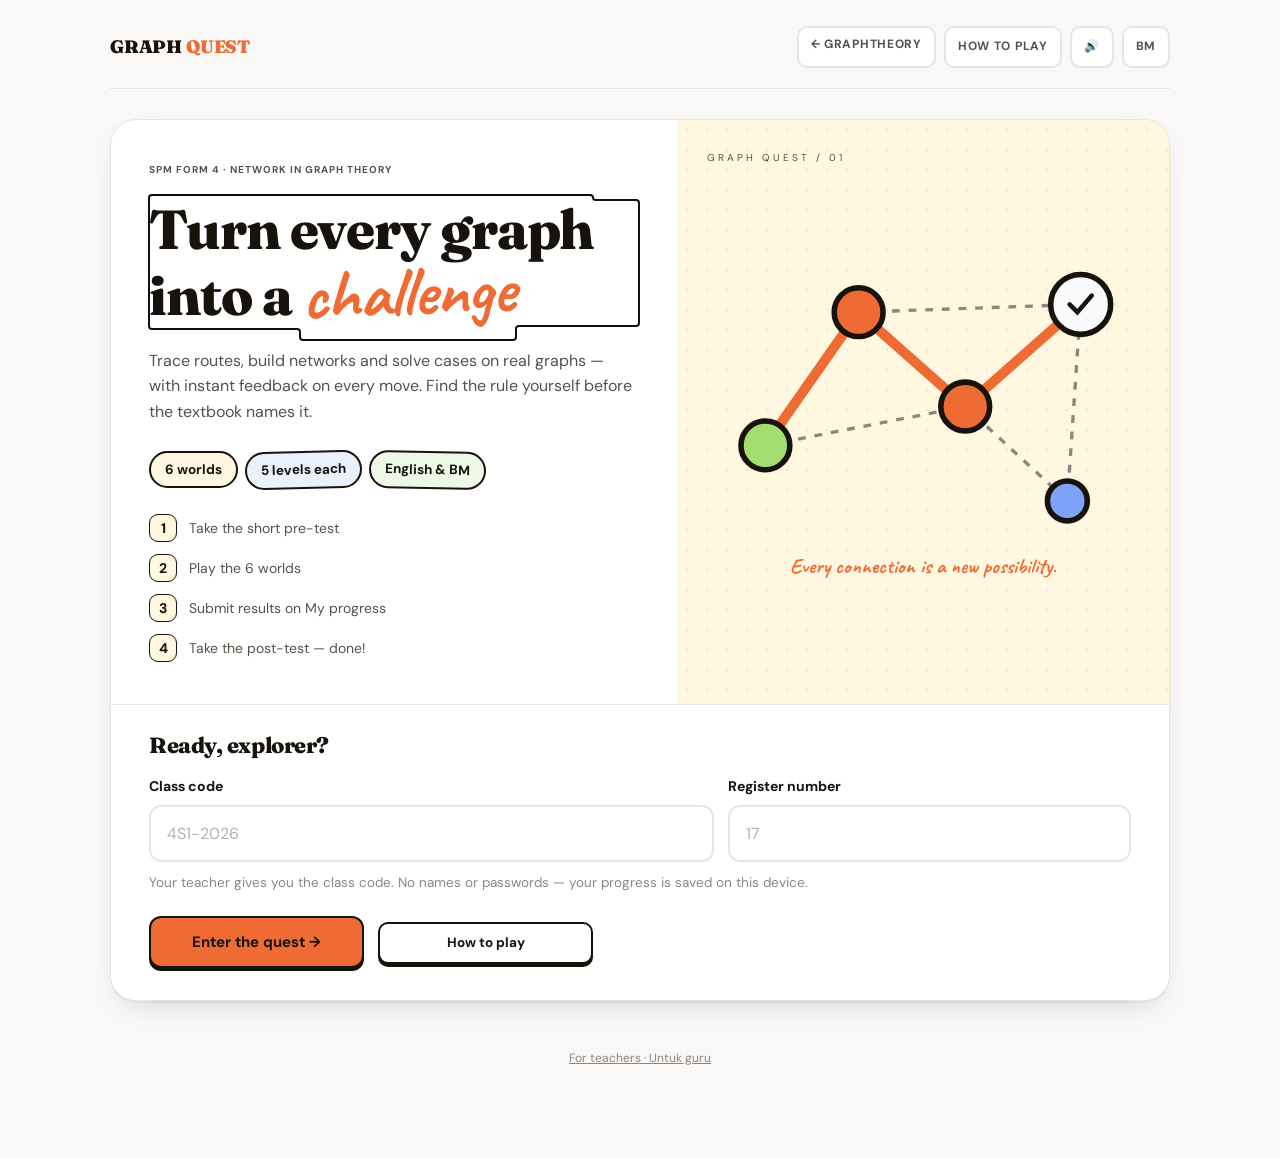
==== graphquest/index.html @ 14e8c90b "Graph Quest: warn before the post-test, not before submitting Submitting never ends the game (studen" ====
<!DOCTYPE html>
<html lang="en">

<head>
  <meta charset="utf-8">
  <meta name="viewport" content="width=device-width, initial-scale=1">
  <meta name="copyright" content="© 2025–2026 GraphTheory. Licensed CC BY-NC-ND 4.0.">
  <title>GRAPH QUEST — Turn every graph into a challenge</title>
  <meta name="description"
    content="A graph theory game for SPM Form 4: Network in Graph Theory. Build routes, find shortest paths and discover the rules yourself. English and Bahasa Melayu.">
  <link rel="preconnect" href="https://fonts.googleapis.com">
  <link rel="preconnect" href="https://fonts.gstatic.com" crossorigin>
  <link
    href="https://fonts.googleapis.com/css2?family=Fraunces:opsz,wght@9..144,600..900&family=Caveat:wght@600;700&family=DM+Sans:opsz,wght@9..40,400..700&display=swap"
    rel="stylesheet">
  <style>
    :root {
      --bg: #faf7f7;
      --card: #ffffff;
      --ink: #17130c;
      --ink-soft: #57514a;
      --ink-faint: #8d867e;
      --line: #eae4e1;
      --orange: #ee6c34;
      --orange-soft: #fdeee7;
      --blue: #7ca3f9;
      --blue-soft: #eaf0fe;
      --green: #a2dd70;
      --green-soft: #eef8e6;
      --yellow: #ffd54a;
      --yellow-soft: #fff7e0;
      --terra: #df876e;
      --terra-soft: #fdeae5;
      --r-card: 24px;
      --r-btn: 12px;
      --maxw: 860px;
      --shadow: 0 2px 0 rgba(23, 19, 12, .04), 0 12px 32px -18px rgba(23, 19, 12, .28);
    }

    * {
      box-sizing: border-box;
    }

    html,
    body {
      margin: 0;
      padding: 0;
    }

    body {
      background: var(--bg);
      color: var(--ink);
      font: 16px/1.6 "DM Sans", -apple-system, BlinkMacSystemFont, "Segoe UI", sans-serif;
      -webkit-font-smoothing: antialiased;
    }

    .wrap {
      max-width: var(--maxw);
      margin: 0 auto;
      padding: 18px 20px 90px;
    }

    .card {
      background: var(--card);
      border: 1px solid var(--line);
      border-radius: var(--r-card);
      padding: 30px;
      box-shadow: var(--shadow);
    }

    h1,
    h2,
    h3 {
      font-family: "Fraunces", Georgia, serif;
      font-weight: 800;
      letter-spacing: -0.02em;
      line-height: 1.1;
      margin: 0 0 12px;
    }

    h1 {
      font-size: 38px;
    }

    h2 {
      font-size: 25px;
    }

    h3 {
      font-size: 18px;
      font-weight: 700;
    }

    .script {
      font-family: "Caveat", cursive;
      font-weight: 700;
      color: var(--orange);
      font-size: 1.28em;
      line-height: .9;
      display: inline-block;
      transform: rotate(-2deg);
    }

    p {
      margin: 0 0 14px;
      color: var(--ink-soft);
    }

    .muted {
      color: var(--ink-faint);
      font-size: 13.5px;
    }

    .kicker {
      font-size: 11.5px;
      font-weight: 700;
      letter-spacing: .1em;
      text-transform: uppercase;
      color: var(--ink-faint);
      margin-bottom: 8px;
    }

    b.ink {
      color: var(--ink);
    }

    /* ---- top bar ---- */
    .topbar {
      display: flex;
      justify-content: space-between;
      align-items: center;
      gap: 10px;
      margin-bottom: 18px;
    }

    .brand {
      font-family: "Fraunces", serif;
      font-weight: 900;
      font-size: 18px;
      letter-spacing: -.01em;
      text-decoration: none;
      color: var(--ink);
    }

    .brand i {
      font-style: normal;
      color: var(--orange);
    }

    .toplinks {
      display: flex;
      gap: 8px;
      align-items: center;
    }

    .tlink {
      font: inherit;
      font-size: 12px;
      font-weight: 700;
      letter-spacing: .06em;
      text-transform: uppercase;
      padding: 7px 12px;
      border: 2px solid var(--line);
      border-radius: 10px;
      background: #fff;
      color: var(--ink-soft);
      cursor: pointer;
      text-decoration: none;
    }

    .tlink:hover {
      border-color: var(--orange);
      color: var(--orange);
    }

    /* ---- buttons ---- */
    .btn {
      appearance: none;
      border: 2px solid var(--ink);
      border-radius: var(--r-btn);
      padding: 12px 22px;
      font: inherit;
      font-size: 15px;
      font-weight: 700;
      cursor: pointer;
      background: var(--orange);
      color: var(--ink);
      box-shadow: 0 3px 0 var(--ink);
      transition: transform .08s, box-shadow .08s, background .15s;
    }

    .btn:hover {
      background: #f4854f;
    }

    .btn:active {
      transform: translateY(3px);
      box-shadow: 0 0 0 var(--ink);
    }

    .btn[disabled] {
      background: #e8e3df;
      color: #7a736c;
      border-color: #cfc8c3;
      box-shadow: 0 3px 0 #cfc8c3;
      cursor: not-allowed;
      transform: none;
    }

    .btn.ghost {
      background: #fff;
    }

    .btn.ghost:hover {
      background: #fdf6f2;
    }

    .btn.sm {
      padding: 8px 14px;
      font-size: 13.5px;
      border-radius: 10px;
    }

    .btn.pulse {
      animation: pulse 1.2s ease-in-out infinite;
    }

    @keyframes pulse {
      50% {
        transform: translateY(-2px);
        box-shadow: 0 5px 0 var(--ink);
      }
    }

    .row {
      display: flex;
      gap: 10px;
      align-items: center;
      flex-wrap: wrap;
    }

    .spread {
      justify-content: space-between;
    }

    .hidden {
      display: none !important;
    }

    input[type=text] {
      width: 100%;
      padding: 14px 16px;
      border: 2px solid var(--line);
      border-radius: var(--r-btn);
      font: inherit;
      font-size: 16px;
      background: #fff;
      color: var(--ink);
    }

    input[type=text]:focus {
      outline: none;
      border-color: var(--orange);
    }

    input[type=text]::placeholder {
      color: #b9b2ab;
    }

    input.bad {
      border-color: var(--terra);
    }

    label.fld {
      display: block;
      font-size: 14px;
      font-weight: 700;
      margin: 0 0 7px;
    }

    .fields {
      display: grid;
      grid-template-columns: 1.4fr 1fr;
      gap: 14px;
      margin: 24px 0 8px;
    }

    /* ---- sticker chips ---- */
    .chips {
      display: flex;
      flex-wrap: wrap;
      gap: 9px;
      margin: 18px 0 4px;
    }

    .chip {
      font-size: 13.5px;
      font-weight: 700;
      padding: 6px 14px;
      border-radius: 99px;
      border: 2px solid var(--ink);
      background: var(--yellow-soft);
    }

    .chip:nth-child(2) {
      background: var(--blue-soft);
      transform: rotate(-1.5deg);
    }

    .chip:nth-child(3) {
      background: var(--green-soft);
      transform: rotate(1.2deg);
    }

    .pill {
      font-size: 11px;
      font-weight: 700;
      padding: 2px 10px;
      border-radius: 99px;
      border: 1.5px solid var(--ink);
      white-space: nowrap;
      display: inline-block;
    }

    .pill.done {
      background: var(--green);
    }

    .pill.part {
      background: var(--yellow);
    }

    .pill.new {
      background: #fff;
    }

    .pill.lock {
      background: #efeae7;
      color: var(--ink-faint);
      border-color: #d8d2ce;
    }

    .pill.alert {
      background: var(--terra);
      color: #fff;
    }

    .doodle {
      position: absolute;
      pointer-events: none;
    }

    /* ---- player strip ---- */
    .player {
      display: flex;
      flex-wrap: wrap;
      gap: 10px;
      align-items: stretch;
      margin: 6px 0 22px;
    }

    .kpi {
      flex: 1;
      min-width: 120px;
      border: 2px solid var(--ink);
      border-radius: 14px;
      padding: 10px 13px;
      background: var(--blue-soft);
      box-shadow: 0 3px 0 var(--ink);
    }

    .kpi b {
      display: block;
      font-family: "Fraunces", serif;
      font-size: 22px;
      font-weight: 800;
      letter-spacing: -0.02em;
      line-height: 1.15;
    }

    .kpi span {
      font-size: 11.5px;
      color: var(--ink-faint);
    }

    .kpi:nth-child(2) {
      background: var(--yellow-soft);
    }

    .kpi:nth-child(3) {
      background: var(--green-soft);
    }

    /* ---- world map ---- */
    .worlds {
      display: grid;
      grid-template-columns: repeat(auto-fit, minmax(245px, 1fr));
      gap: 16px;
    }

    .world {
      position: relative;
      border: 2px solid var(--ink);
      border-radius: 18px;
      padding: 18px 18px 16px;
      background: #fff;
      box-shadow: 0 4px 0 var(--ink);
    }

    .world.locked {
      border-color: #d8d2ce;
      box-shadow: 0 4px 0 #d8d2ce;
      background: #fcfaf9;
    }

    .world.locked h3,
    .world.locked .topic {
      color: var(--ink-faint);
    }

    .world .n {
      width: 32px;
      height: 32px;
      border-radius: 10px;
      border: 2px solid var(--ink);
      display: grid;
      place-items: center;
      font-weight: 700;
      font-size: 14px;
      margin-bottom: 10px;
      transform: rotate(-3deg);
    }

    .world.locked .n {
      border-color: #d8d2ce;
      background: #efeae7 !important;
      color: var(--ink-faint);
    }

    .world h3 {
      margin: 0 0 3px;
    }

    .world .topic {
      font-size: 13.5px;
      color: var(--ink-soft);
      margin-bottom: 12px;
    }

    .world .corner {
      position: absolute;
      top: 16px;
      right: 16px;
    }

    .world.open {
      background: var(--orange-soft);
    }

    .steps {
      display: flex;
      gap: 6px;
    }

    .step {
      flex: 1;
      text-align: center;
      font: inherit;
      font-size: 11px;
      font-weight: 700;
      padding: 7px 2px;
      border-radius: 10px;
      border: 2px solid var(--line);
      background: #fff;
      color: var(--ink-faint);
      line-height: 1.2;
      cursor: pointer;
    }

    .step b {
      display: block;
      font-size: 14px;
    }

    .step.done {
      background: var(--green);
      border-color: var(--ink);
      color: var(--ink);
    }

    .step.now {
      background: var(--orange);
      border-color: var(--ink);
      color: var(--ink);
      box-shadow: 0 3px 0 var(--ink);
    }

    .step[disabled] {
      cursor: not-allowed;
      opacity: .6;
    }

    /* ---- level ---- */
    .lvl-head {
      position: sticky;
      top: 0;
      z-index: 20;
      background: var(--bg);
      padding: 10px 0 12px;
      margin-bottom: 12px;
    }

    .lvl-meta {
      display: flex;
      justify-content: space-between;
      align-items: center;
      gap: 10px;
      margin-bottom: 10px;
      font-size: 13px;
      font-weight: 700;
      color: var(--ink-soft);
    }

    .lvl-meta .clock {
      font-variant-numeric: tabular-nums;
      color: var(--ink-faint);
      white-space: nowrap;
    }

    .lvl-meta .btn {
      white-space: nowrap;
    }

    .mission {
      margin-bottom: 14px;
    }

    .term {
      display: inline-block;
      font-size: 12.5px;
      font-weight: 700;
      padding: 3px 11px;
      border-radius: 99px;
      border: 2px solid var(--ink);
      background: var(--yellow-soft);
      margin: 2px 4px 2px 0;
    }

    .term i {
      font-style: normal;
      color: var(--ink-faint);
      font-weight: 500;
    }

    .banner {
      border: 2px solid var(--ink);
      border-radius: 14px;
      padding: 11px 14px;
      margin: 0 0 12px;
      background: var(--terra-soft);
      font-size: 14.5px;
      font-weight: 600;
      animation: drop .35s cubic-bezier(.2, .7, .3, 1.4);
    }

    @keyframes drop {
      from {
        transform: translateY(-8px);
        opacity: 0;
      }
    }

    .board {
      border: 2px solid var(--ink);
      border-radius: 18px;
      overflow: hidden;
      box-shadow: 0 4px 0 var(--ink);
      background: #fffdfb radial-gradient(#e9e2de 1.2px, transparent 1.3px) 0 0/22px 22px;
    }

    .board svg {
      display: block;
      width: 100%;
      height: auto;
      touch-action: manipulation;
      user-select: none;
      -webkit-user-select: none;
    }

    /* svg parts */
    .edge .hit {
      stroke: transparent;
      stroke-width: 40;
      stroke-linecap: round;
      cursor: pointer;
    }

    .edge .road {
      stroke: var(--ink);
      stroke-width: 3.5;
      stroke-linecap: round;
      transition: stroke .12s;
    }

    .edge:hover .road {
      stroke: var(--orange);
    }

    .edge .route-o {
      stroke: var(--ink);
      stroke-width: 13;
      stroke-linecap: round;
    }

    .edge .route {
      stroke: var(--orange);
      stroke-width: 8;
      stroke-linecap: round;
    }

    .edge.closed .road {
      stroke: var(--terra);
      stroke-dasharray: 9 9;
    }

    .edge.closed .hit {
      cursor: not-allowed;
    }

    .overlay {
      stroke: var(--blue);
      stroke-width: 7;
      stroke-linecap: round;
      stroke-dasharray: 1 14;
      fill: none;
      pointer-events: none;
    }

    .lbl rect {
      fill: #fff;
      stroke: var(--ink);
      stroke-width: 2;
    }

    .lbl.on rect {
      fill: var(--yellow);
    }

    .lbl.closed rect {
      fill: var(--terra-soft);
      stroke: var(--terra);
    }

    .lbl text {
      font: 700 13px "DM Sans", sans-serif;
      fill: var(--ink);
    }

    .lbl text .dim {
      fill: var(--ink-faint);
      font-weight: 500;
    }

    .lbl {
      cursor: pointer;
    }

    .town {
      cursor: pointer;
      outline: none;
    }

    .town .shadow {
      fill: var(--ink);
    }

    .town .dot {
      fill: #fff;
      stroke: var(--ink);
      stroke-width: 2.5;
      transition: fill .15s;
    }

    .town.visited .dot {
      fill: var(--yellow);
    }

    .town.start .dot {
      fill: var(--green);
    }

    .town.end .dot {
      fill: var(--terra);
    }

    .town:focus-visible .dot {
      stroke: var(--orange);
      stroke-width: 4;
    }

    .town .name {
      font: 700 13px "DM Sans", sans-serif;
      fill: var(--ink);
      paint-order: stroke;
      stroke: #fffdfb;
      stroke-width: 5px;
      stroke-linejoin: round;
    }

    .town .tag {
      font: 700 9.5px "DM Sans", sans-serif;
      fill: var(--ink);
      letter-spacing: .06em;
    }

    .ring {
      fill: none;
      stroke: var(--orange);
      stroke-width: 3;
      animation: ring 1.4s ease-out infinite;
      transform-box: fill-box;
      transform-origin: center;
    }

    @keyframes ring {
      from {
        transform: scale(1);
        opacity: .9;
      }

      to {
        transform: scale(1.7);
        opacity: 0;
      }
    }

    .star {
      fill: none;
      stroke: var(--yellow);
      stroke-width: 5;
      stroke-dasharray: 4 5;
    }

    .lorry {
      font-size: 24px;
      pointer-events: none;
    }

    .shake {
      animation: shake .38s;
      transform-box: fill-box;
      transform-origin: center;
    }

    @keyframes shake {

      20%,
      60% {
        transform: translateX(-5px);
      }

      40%,
      80% {
        transform: translateX(5px);
      }
    }

    .readout {
      display: flex;
      justify-content: space-between;
      align-items: center;
      gap: 14px;
      margin: 16px 2px 4px;
    }

    .readout .trail {
      font-size: 14px;
      color: var(--ink-soft);
      line-height: 1.45;
    }

    .readout .total {
      font-family: "Fraunces", serif;
      font-size: 30px;
      font-weight: 800;
      letter-spacing: -0.03em;
      white-space: nowrap;
      font-variant-numeric: tabular-nums;
    }

    .readout .total small {
      font-family: "DM Sans", sans-serif;
      font-size: 13px;
      font-weight: 600;
      color: var(--ink-faint);
    }

    .say {
      min-height: 24px;
      font-size: 14px;
      color: var(--ink-soft);
      margin: 2px 2px 12px;
    }

    .say.warn {
      color: #a4462a;
      font-weight: 600;
    }

    .controls {
      display: flex;
      gap: 9px;
      flex-wrap: wrap;
      align-items: center;
    }

    .controls .grow {
      flex: 1;
    }

    .note {
      border: 2px solid var(--ink);
      border-radius: 16px;
      padding: 17px 19px;
      margin: 16px 0 0;
      background: var(--blue-soft);
    }

    .note.ok {
      background: var(--green-soft);
    }

    .note.warn {
      background: var(--yellow-soft);
    }

    .note.hot {
      background: var(--terra-soft);
    }

    .note h3 {
      margin-bottom: 6px;
      font-size: 17px;
    }

    .note p:last-child {
      margin-bottom: 0;
    }

    .opts {
      display: grid;
      gap: 9px;
      margin-top: 12px;
    }

    .opt {
      appearance: none;
      text-align: left;
      font: inherit;
      font-size: 15px;
      font-weight: 600;
      padding: 12px 15px;
      border: 2px solid var(--ink);
      border-radius: 12px;
      background: #fff;
      color: var(--ink);
      cursor: pointer;
      box-shadow: 0 3px 0 var(--ink);
      transition: transform .08s, box-shadow .08s;
    }

    .opt:hover:not([disabled]) {
      background: var(--orange-soft);
    }

    .opt:active:not([disabled]) {
      transform: translateY(3px);
      box-shadow: 0 0 0 var(--ink);
    }

    .opt[disabled] {
      cursor: default;
      opacity: .55;
    }

    .opt.right {
      background: var(--green);
      opacity: 1;
    }

    .opt.wrong {
      background: var(--terra-soft);
      opacity: 1;
    }

    table {
      width: 100%;
      border-collapse: collapse;
      margin: 10px 0 4px;
      font-size: 14px;
    }

    th,
    td {
      text-align: left;
      padding: 8px 10px;
      border-bottom: 1px solid var(--line);
      vertical-align: top;
    }

    th {
      font-size: 11px;
      letter-spacing: .06em;
      text-transform: uppercase;
      color: var(--ink-faint);
      font-weight: 700;
    }

    td.num,
    th.num {
      text-align: right;
      font-variant-numeric: tabular-nums;
    }

    tr.best td {
      background: var(--green-soft);
      font-weight: 700;
    }

    .xp-row {
      display: flex;
      justify-content: space-between;
      gap: 10px;
      padding: 8px 0;
      border-bottom: 1px solid var(--line);
      font-size: 14.5px;
    }

    .xp-row:last-child {
      border-bottom: 0;
    }

    .xp-row b {
      font-variant-numeric: tabular-nums;
    }

    .xp-row.zero {
      color: var(--ink-faint);
    }

    .xp-total {
      display: flex;
      justify-content: space-between;
      align-items: baseline;
      margin-top: 10px;
      padding-top: 12px;
      border-top: 2px dashed var(--line);
    }

    .xp-total b {
      font-family: "Fraunces", serif;
      font-size: 30px;
      font-weight: 800;
    }

    /* ---- discover ---- */
    .badge {
      display: inline-block;
      background: var(--green);
      border: 2px solid var(--ink);
      font-size: 12.5px;
      font-weight: 700;
      padding: 5px 14px;
      border-radius: 99px;
      margin-bottom: 14px;
      transform: rotate(-2deg);
    }

    .terms {
      display: grid;
      grid-template-columns: repeat(auto-fit, minmax(220px, 1fr));
      gap: 12px;
      margin-top: 14px;
    }

    .tcard {
      border: 2px solid var(--ink);
      border-radius: 14px;
      padding: 13px 15px;
      background: #fff;
      box-shadow: 0 3px 0 var(--ink);
    }

    .tcard b {
      display: block;
      font-family: "Fraunces", serif;
      font-size: 19px;
      font-weight: 800;
      letter-spacing: -.01em;
    }

    .tcard i {
      display: block;
      font-style: normal;
      font-size: 12.5px;
      color: var(--ink-faint);
      font-weight: 700;
      margin-bottom: 6px;
    }

    .tcard span {
      font-size: 14px;
      color: var(--ink-soft);
    }

    .tcard:nth-child(2) {
      background: var(--yellow-soft);
    }

    .tcard:nth-child(3) {
      background: var(--green-soft);
    }

    /* ---- progress ---- */
    .m-bar {
      height: 16px;
      border: 2px solid var(--ink);
      border-radius: 99px;
      background: #fff;
      overflow: hidden;
      margin: 6px 0 3px;
    }

    .m-bar i {
      display: block;
      height: 100%;
      background: var(--orange);
    }

    .m-bar i.warn {
      background: var(--terra);
    }

    .lrow {
      display: flex;
      justify-content: space-between;
      align-items: center;
      gap: 10px;
      padding: 10px 0;
      border-bottom: 1px solid var(--line);
      font-size: 14px;
    }

    .lrow:last-child {
      border-bottom: 0;
    }

    .lrow .trail {
      font-variant-numeric: tabular-nums;
      color: var(--ink-soft);
      letter-spacing: .04em;
    }

    .badges {
      display: grid;
      grid-template-columns: repeat(auto-fill, minmax(170px, 1fr));
      gap: 10px;
      margin-top: 10px;
    }

    .bdg {
      border: 2px solid var(--ink);
      border-radius: 14px;
      padding: 11px 13px;
      background: var(--yellow-soft);
      font-size: 13px;
    }

    .bdg b {
      display: block;
      font-size: 14px;
    }

    .bdg span {
      color: var(--ink-soft);
    }

    .bdg.off {
      border-color: #d8d2ce;
      background: #fcfaf9;
      color: var(--ink-faint);
    }

    .bdg.off b,
    .bdg.off span {
      color: var(--ink-faint);
    }

    .sec-title {
      font-family: "Fraunces", serif;
      font-size: 21px;
      font-weight: 800;
      letter-spacing: -0.02em;
      margin: 32px 0 6px;
      padding-bottom: 10px;
      border-bottom: 2px dashed var(--line);
    }

    .toast {
      position: fixed;
      left: 50%;
      bottom: 22px;
      transform: translateX(-50%) rotate(-1.5deg);
      z-index: 50;
      background: var(--yellow);
      border: 2px solid var(--ink);
      border-radius: 14px;
      padding: 11px 18px;
      font-weight: 700;
      box-shadow: 0 4px 0 var(--ink);
      max-width: calc(100% - 32px);
      animation: drop .35s cubic-bezier(.2, .7, .3, 1.4);
    }

    /* ---- World 1, World 4, Boss (play.js) ---- */
    .edge.off .road {
      stroke: #cdc5c0;
      stroke-dasharray: 7 7;
    }

    .edge.off:hover .road {
      stroke: var(--orange);
    }

    .lbl.off rect {
      fill: #faf7f5;
      stroke: #cdc5c0;
    }

    .lbl.off text {
      fill: var(--ink-soft);
    }

    .lbl.on rect {
      fill: var(--yellow);
    }

    .edge.bad .route {
      stroke: var(--terra);
    }

    .lbl.bad rect {
      fill: var(--terra-soft);
      stroke: var(--terra);
    }

    .edge.ovl .road {
      stroke: var(--blue);
      stroke-width: 7;
      stroke-dasharray: 1 13;
    }

    .arrow {
      fill: var(--ink);
      pointer-events: none;
    }

    .edge.on .arrow {
      fill: var(--ink);
    }

    .town.flag .dot {
      fill: var(--yellow);
    }

    .town.picked .dot {
      fill: var(--orange);
    }

    .town.hintn .dot {
      stroke: var(--yellow);
      stroke-width: 6;
    }

    .town .tag {
      font-size: 12px;
    }

    .tools {
      display: grid;
      grid-template-columns: repeat(auto-fit, minmax(180px, 1fr));
      gap: 10px;
      margin-top: 10px;
    }

    .tool {
      appearance: none;
      text-align: left;
      font: inherit;
      border: 2px solid var(--ink);
      border-radius: 14px;
      background: #fff;
      padding: 11px 13px;
      box-shadow: 0 3px 0 var(--ink);
      cursor: pointer;
      display: grid;
      grid-template-columns: auto 1fr;
      column-gap: 10px;
      align-items: center;
    }

    .tool:hover {
      background: var(--orange-soft);
    }

    .tool:active {
      transform: translateY(3px);
      box-shadow: 0 0 0 var(--ink);
    }

    .tool .ti {
      font-size: 24px;
      grid-row: span 2;
    }

    .tool b {
      font-size: 14.5px;
      color: var(--ink);
    }

    .tool span:last-child {
      font-size: 12.5px;
      color: var(--ink-soft);
    }

    .bosscard.open {
      background: var(--yellow-soft);
    }

    .bosscard .steps {
      grid-template-columns: repeat(4, 1fr);
    }

    /* ---- World 5, World 6, class board ---- */
    .edge.used .road {
      stroke: var(--orange);
      stroke-width: 6;
      stroke-dasharray: 11 7;
    }

    .lbl.used rect {
      fill: var(--orange-soft);
    }

    .edge.clash .road {
      stroke: var(--terra);
      stroke-width: 6;
    }

    .town.s1 .dot {
      fill: #ee6c34;
    }

    .town.s2 .dot {
      fill: #7ca3f9;
    }

    .town.s3 .dot {
      fill: #a2dd70;
    }

    .town.s4 .dot {
      fill: #ffd54a;
    }

    .palette {
      display: flex;
      gap: 8px;
      flex-wrap: wrap;
    }

    .slot {
      appearance: none;
      font: inherit;
      border: 2px solid var(--ink);
      border-radius: 12px;
      padding: 6px 12px;
      cursor: pointer;
      display: grid;
      text-align: left;
      line-height: 1.2;
    }

    .slot b {
      font-size: 16px;
    }

    .slot span {
      font-size: 11.5px;
    }

    .slot.s1 {
      background: #ee6c34;
    }

    .slot.s2 {
      background: #7ca3f9;
    }

    .slot.s3 {
      background: #a2dd70;
    }

    .slot.s4 {
      background: #ffd54a;
    }

    .slot.on {
      box-shadow: 0 4px 0 var(--ink);
      transform: translateY(-3px);
      outline: 3px solid var(--ink);
      outline-offset: 2px;
    }

    .grid2b {
      display: grid;
      grid-template-columns: 1fr 1fr;
      gap: 14px;
    }

    .lrow.me {
      background: var(--yellow-soft);
      border-radius: 8px;
      padding-left: 6px;
      padding-right: 6px;
    }

    @media (max-width: 600px) {
      .grid2b {
        grid-template-columns: 1fr;
      }
    }

    /* ---- Pre-test / post-test / survey ---- */
    .testcard {
      background: var(--green-soft);
      grid-column: 1 / -1;
    }

    .trow {
      display: flex;
      justify-content: space-between;
      align-items: center;
      gap: 10px;
      padding: 9px 0;
      border-top: 1px solid var(--line);
      font-weight: 700;
      font-size: 14.5px;
    }

    .tprog {
      position: sticky;
      top: 0;
      z-index: 20;
      background: var(--bg);
      padding: 12px 0 14px;
      font-size: 13.5px;
      color: var(--ink-soft);
    }

    .tprog .progress {
      height: 12px;
      background: #fff;
      border: 2px solid var(--ink);
      border-radius: 99px;
      overflow: hidden;
      margin-top: 6px;
    }

    .tprog .progress>i {
      display: block;
      height: 100%;
      background: var(--orange);
      transition: width .35s;
    }

    .qn {
      flex: 0 0 auto;
      width: 32px;
      height: 32px;
      border-radius: 9px;
      border: 2px solid var(--ink);
      background: var(--yellow);
      font-weight: 700;
      display: grid;
      place-items: center;
      transform: rotate(-3deg);
    }

    .tdiag {
      margin: 14px 0 4px;
      border: 2px solid var(--line);
      border-radius: 14px;
      background: #fffdfb;
    }

    .tdiag svg {
      display: block;
      width: 100%;
      max-width: 460px;
      height: auto;
      margin: 0 auto;
    }

    input.tnum {
      width: 110px;
      padding: 12px 14px;
      border: 2px solid var(--line);
      border-radius: 12px;
      font: inherit;
      font-size: 22px;
      font-weight: 700;
      text-align: center;
    }

    input.tnum:focus {
      outline: none;
      border-color: var(--orange);
    }

    .opt.chosen {
      background: var(--orange);
    }

    .lk {
      padding: 12px 0;
      border-bottom: 1px solid var(--line);
    }

    .lk p {
      margin: 0 0 8px;
      color: var(--ink);
      font-weight: 500;
    }

    .lk-key {
      display: flex;
      justify-content: space-between;
      font-family: "Caveat", cursive;
      font-size: 18px;
      color: var(--ink-faint);
      border-bottom: 2px dashed var(--line);
      padding-bottom: 8px;
    }

    .scale {
      display: flex;
      gap: 7px;
    }

    .scale button {
      flex: 1;
      height: 46px;
      border: 2px solid var(--line);
      background: #fff;
      border-radius: 11px;
      font: inherit;
      font-size: 15px;
      font-weight: 700;
      color: var(--ink-faint);
      cursor: pointer;
    }

    .scale button:hover {
      border-color: var(--orange);
      color: var(--orange);
    }

    .scale button.on {
      background: var(--orange);
      border-color: var(--ink);
      color: var(--ink);
      box-shadow: 0 3px 0 var(--ink);
    }

    textarea {
      width: 100%;
      padding: 12px 14px;
      border: 2px solid var(--line);
      border-radius: 12px;
      font: inherit;
      font-size: 15px;
      resize: vertical;
    }

    textarea:focus {
      outline: none;
      border-color: var(--orange);
    }

    /* ---- World 2: Graph Detective ---- */
    .ask {
      background: var(--yellow-soft);
      margin: 16px 0 6px;
    }

    .pad {
      display: flex;
      gap: 8px;
      flex-wrap: wrap;
      margin-top: 12px;
    }

    .pad button {
      width: 50px;
      height: 50px;
      border: 2px solid var(--line);
      background: #fff;
      border-radius: 12px;
      font: inherit;
      font-size: 18px;
      font-weight: 700;
      color: var(--ink-soft);
      cursor: pointer;
      transition: all .12s;
    }

    .pad button:hover {
      border-color: var(--orange);
      color: var(--orange);
      transform: translateY(-2px);
    }

    .pad button:active {
      background: var(--orange);
      border-color: var(--ink);
      color: var(--ink);
    }

    ol.clues {
      margin: 10px 0 0;
      padding-left: 22px;
      color: var(--ink);
      font-size: 15.5px;
    }

    ol.clues li {
      margin-bottom: 4px;
    }

    svg path {
      fill: none;
    }

    .edge.hl .road {
      stroke: var(--orange);
      stroke-width: 7;
    }

    .edge.found .road {
      stroke: #3f7a1f;
      stroke-width: 6;
    }

    .town.dim {
      opacity: .28;
    }

    .town.found .dot {
      fill: var(--green);
    }

    .town.ask .dot {
      fill: var(--yellow);
    }

    .deg rect {
      fill: var(--yellow);
      stroke: var(--ink);
      stroke-width: 1.5;
    }

    .deg text {
      font: 700 11.5px "DM Sans", sans-serif;
      fill: var(--ink);
    }

    .disc-grid {
      display: grid;
      grid-template-columns: 1.4fr 1fr;
      gap: 18px;
      align-items: start;
      margin-top: 8px;
    }

    .degtab td,
    .degtab th {
      padding: 7px 10px;
    }

    .degtab tr.sum td {
      font-weight: 700;
      border-top: 2px dashed var(--line);
    }

    input.cell {
      width: 52px;
      padding: 7px 8px;
      text-align: center;
      border: 2px solid var(--line);
      border-radius: 10px;
      font: inherit;
      font-size: 16px;
      font-weight: 700;
      color: var(--ink);
      background: #fff;
    }

    input.cell:focus {
      outline: none;
      border-color: var(--orange);
    }

    input.cell.ok {
      background: var(--green-soft);
      border-color: #3f7a1f;
    }

    input.cell.bad {
      border-color: var(--terra);
      background: var(--terra-soft);
    }

    @media (max-width:600px) {
      .disc-grid {
        grid-template-columns: 1fr;
      }

      .wrap {
        padding: 12px 14px 64px;
      }

      .card {
        padding: 22px 17px;
        border-radius: 20px;
      }

      h1 {
        font-size: 30px;
      }

      h2 {
        font-size: 21px;
      }

      .fields {
        grid-template-columns: 1fr;
      }

      .readout .total {
        font-size: 25px;
      }

      .controls .btn.sm {
        padding: 8px 11px;
      }
    }

    @media (prefers-reduced-motion:reduce) {
      * {
        animation-duration: .01ms !important;
        animation-iteration-count: 1 !important;
        transition-duration: .01ms !important;
      }
    }
  </style>
  <link rel="stylesheet" href="interface.css">
</head>

<body>
  <div class="wrap">

    <div class="topbar">
      <a class="brand" href="./">GRAPH <i>QUEST</i></a>
      <div class="toplinks">
        <button class="tlink hidden" id="nav-map"></button>
        <button class="tlink hidden" id="nav-progress"></button>
        <a class="tlink" href="../" id="lnk-tool">← GraphTheory</a>
        <button class="tlink" id="nav-help"></button>
        <button class="tlink" id="btn-sound"></button>
        <button class="tlink" id="btn-lang">BM</button>
      </div>
    </div>

    <!-- ============ ENTRY ============ -->
    <section id="screen-entry" class="card hidden" style="position:relative;overflow:hidden;">
      <div class="entry-copy">
      <div class="kicker" id="entry-kicker"></div>
      <h1 id="entry-title"></h1>
      <p id="entry-lede" style="font-size:17px;"></p>
      <div class="chips">
        <span class="chip" id="chip-1"></span><span class="chip" id="chip-2"></span><span class="chip"
          id="chip-3"></span>
      </div>
      <ol class="entry-guide" id="entry-guide"></ol>
      </div>
      <div class="quest-art" aria-hidden="true">
        <span class="art-label">GRAPH QUEST / 01</span>
        <svg viewBox="0 0 400 270" fill="none">
          <path d="M58 185L142 65L238 150L342 58M58 185L238 150L330 235M142 65L342 58L330 235" stroke="#8d867e" stroke-width="3" stroke-dasharray="7 8"/>
          <path d="M58 185L142 65L238 150L342 58" stroke="#ee6c34" stroke-width="9" stroke-linejoin="round"/>
          <g stroke="#17130c" stroke-width="5">
            <circle cx="58" cy="185" r="22" fill="#a2dd70"/><circle cx="142" cy="65" r="22" fill="#ee6c34"/>
            <circle cx="238" cy="150" r="22" fill="#ee6c34"/><circle cx="342" cy="58" r="27" fill="#f8fafc"/>
            <circle cx="330" cy="235" r="18" fill="#7ca3f9"/>
          </g>
          <path d="M332 58l7 7 13-15" stroke="#17130c" stroke-width="4" stroke-linecap="round"/>
        </svg>
        <div class="art-caption" id="art-caption"></div>
      </div>
      <div class="entry-join">
      <h2 id="join-title"></h2>
      <div class="fields">
        <div>
          <label class="fld" for="in-class" id="lbl-class"></label>
          <input type="text" id="in-class" placeholder="4S1-2026" autocomplete="off" spellcheck="false" maxlength="20">
        </div>
        <div>
          <label class="fld" for="in-reg" id="lbl-reg"></label>
          <input type="text" id="in-reg" inputmode="numeric" placeholder="17" autocomplete="off" maxlength="3">
        </div>
      </div>
      <p class="muted" id="entry-privacy" style="margin-bottom:22px;"></p>
      <p id="entry-error" class="entry-error" role="alert"></p>
      <button class="btn" id="btn-enter"></button>
      <button class="btn ghost sm" id="btn-entry-help" style="margin-left:10px;"></button>
      </div>
    </section>

    <!-- ============ MAP ============ -->
    <section id="screen-map" class="hidden">
      <div class="kicker" id="map-kicker"></div>
      <h1 id="map-title"></h1>
      <div class="player" id="player"></div>
      <div id="test-banner"></div>
      <div id="next-mission" class="next-mission"></div>
      <div class="map-section"><h2 id="worlds-title"></h2><span id="worlds-caption"></span></div>
      <p id="map-guide" class="map-guide"></p>
      <div id="map-reward" role="status" aria-live="polite"></div>
      <div class="worlds" id="worlds"></div>
      <div class="row" style="margin-top:24px;">
        <button class="btn ghost sm" id="btn-progress"></button>
        <button class="btn ghost sm" id="btn-switch"></button>
      </div>
    </section>

    <!-- ============ HOW TO PLAY ============ -->
    <section id="screen-guide" class="hidden"></section>

    <!-- ============ LEVEL ============ -->
    <section id="screen-level" class="hidden">
      <div class="lvl-head">
        <div class="lvl-meta">
          <button class="btn ghost sm" id="btn-map"></button>
          <span id="lvl-where"></span>
          <span class="clock" id="lvl-clock"></span>
        </div>
        <div class="steps" id="lvl-steps"></div>
      </div>

      <div class="mission">
        <h2 id="lvl-title"></h2>
        <p id="lvl-story" style="margin-bottom:8px;"></p>
        <div id="lvl-terms"></div>
      </div>

      <div id="lvl-banner"></div>
      <div class="board"><svg id="svg" viewBox="0 0 640 400" role="group"></svg></div>

      <div class="readout">
        <div class="trail" id="lvl-trail"></div>
        <div class="total" id="lvl-total"></div>
      </div>
      <div class="say" id="say" role="status" aria-live="polite"></div>

      <div class="controls" id="controls">
        <button class="btn ghost sm" id="btn-undo"></button>
        <button class="btn ghost sm" id="btn-reset"></button>
        <button class="btn ghost sm" id="btn-hint"></button>
        <button class="btn ghost sm" id="btn-learn"></button>
        <span class="grow"></span>
        <button class="btn" id="btn-send" disabled></button>
      </div>

      <div id="aid"></div>
      <div id="panel"></div>
    </section>

    <!-- ============ DISCOVER ============ -->
    <!-- ============ CASE (World 2) ============ -->
    <section id="screen-case" class="hidden">
      <div class="lvl-head">
        <div class="lvl-meta">
          <button class="btn ghost sm" id="c-map"></button>
          <span id="c-where"></span>
          <span class="clock" id="c-clock"></span>
        </div>
        <div class="steps" id="c-steps"></div>
      </div>
      <div class="mission">
        <h2 id="c-title"></h2>
        <p id="c-story" style="margin-bottom:8px;"></p>
        <div id="c-terms"></div>
      </div>
      <div class="board"><svg id="svg2" viewBox="0 0 640 400" role="group"></svg></div>
      <div class="note ask" id="c-ask"></div>
      <div class="say" id="c-say" role="status" aria-live="polite"></div>
      <div class="controls">
        <button class="btn ghost sm" id="c-hint"></button>
        <button class="btn ghost sm" id="c-learn"></button>
      </div>
      <div id="c-aid"></div>
      <div id="c-panel"></div>
    </section>

    <section id="screen-discover" class="card hidden"></section>

    <!-- ============ PLAY (World 1, World 4, Boss — play.js) ============ -->
    <section id="screen-play" class="hidden"></section>

    <!-- ============ PRE / POST TEST (tests.js) ============ -->
    <section id="screen-test" class="hidden"></section>

    <!-- ============ PROGRESS ============ -->
    <section id="screen-progress" class="hidden"></section>

    <footer style="text-align:center;font-size:12px;color:var(--ink-faint);margin-top:48px;">
      <span class="page-counter" data-page-counter hidden></span>
      <div style="margin-top:8px;"><a href="teacher.html" style="color:inherit;">For teachers · Untuk guru</a></div>
    </footer>
  </div>

  <script src="../counter.js" defer></script>
  <script src="graph.js"></script>
  <script src="adventure.js"></script>
  <script src="sound.js"></script>
  <script src="play.js"></script>
  <script src="world1.js"></script>
  <script src="world2.js"></script>
  <script src="world4.js"></script>
  <script src="world5.js"></script>
  <script src="world6.js"></script>
  <script src="boss.js"></script>
  <script src="tests.js"></script>
  <script>
    /* ============================================================
       1. CONFIG  —  paste your Apps Script Web App URL here
       ============================================================ */
    const ENDPOINT = 'https://script.google.com/macros/s/AKfycbyFnia-RLg8WPjFM5ymNCpKdB8KXfhRuAJhHR1ZLEPPvBZapMygv_UjW1DvYHppjPF_/exec';

    const E = GraphEngine;
    const STORE = 'graphquest.v1';
    const LANG_KEY = 'graphtheory-lang';          // shared with the GraphTheory tool

    /* ============================================================
       2. LANGUAGE
       Every string exists in both. Graph terms follow the
       GraphTheory tool: bucu, sisi, darjah, pemberat, laluan terpendek.
       ============================================================ */
    let LANG = 'en';
    try { const s = localStorage.getItem(LANG_KEY); if (s === 'bm' || s === 'en') LANG = s; } catch (e) { }
    const T = (en, bm) => LANG === 'bm' ? bm : en;

    /* ============================================================
       3. CONTENT — World 3, Shortest Path Race
       Every level was run through the solver: one best route each.
       ============================================================ */
    const n = (id, name, x, y) => ({ id, name, x, y });
    const ed = (a, b, w, m) => m == null ? { a, b, w } : { a, b, w, m };

    const LEVELS = [
      {
        title: ['4 towns', '4 pekan'], target: 45,
        story: ['Flood in Temerloh! A relief lorry must carry supplies to the relief centre (PPS) at Chenor. Every road shows its distance — its <b class="ink">weight</b>. Tap roads to build the shortest route.',
          'Banjir di Temerloh! Sebuah lori bantuan mesti membawa bekalan ke Pusat Pemindahan Sementara (PPS) di Chenor. Setiap jalan menunjukkan jaraknya — iaitu <b class="ink">pemberat</b>nya. Ketik jalan untuk membina laluan terpendek.'],
        terms: true,
        g: {
          nodes: [n('S', 'Temerloh', 80, 200), n('A', 'Mentakab', 300, 90), n('B', 'Kuala Krau', 300, 310), n('T', 'PPS Chenor', 550, 200)],
          edges: [ed('S', 'A', 8), ed('S', 'B', 14), ed('A', 'T', 22), ed('B', 'T', 9), ed('A', 'B', 7)]
        }
      },

      {
        title: ['6 towns', '6 pekan'], target: 75,
        story: ['The water is rising towards Jerantut. Six towns, many roads. Find the shortest road distance to the PPS.',
          'Air semakin naik ke arah Jerantut. Enam pekan, banyak jalan. Cari jarak jalan terpendek ke PPS.'],
        g: {
          nodes: [n('S', 'Temerloh', 70, 210), n('M', 'Mentakab', 220, 90), n('K', 'Kuala Krau', 220, 330),
          n('L', 'Lanchang', 390, 110), n('D', 'Kerdau', 390, 300), n('T', 'PPS Jerantut', 560, 200)],
          edges: [ed('S', 'M', 6), ed('S', 'K', 12), ed('M', 'L', 10), ed('K', 'D', 7), ed('L', 'T', 15),
          ed('D', 'T', 11), ed('L', 'D', 5), ed('S', 'L', 29)]
        }
      },

      {
        title: ['Road closed!', 'Jalan ditutup!'], target: 90, close: 6,
        story: ['Heading for the PPS at Maran. Listen for the news — roads can flood while the lorry is on its way.',
          'Menuju ke PPS di Maran. Dengar berita — jalan boleh dinaiki air semasa lori dalam perjalanan.'],
        g: {
          nodes: [n('S', 'Temerloh', 70, 200), n('A', 'Sanggang', 210, 70), n('B', 'Kuala Krau', 210, 330),
          n('C', 'Chenor', 360, 200), n('D', 'Kerdau', 480, 80), n('T', 'PPS Maran', 590, 270)],
          edges: [ed('S', 'A', 9), ed('S', 'B', 11), ed('A', 'C', 8), ed('B', 'C', 7), ed('A', 'D', 20),
          ed('C', 'D', 9), ed('C', 'T', 14), ed('D', 'T', 12), ed('B', 'T', 26)]
        }
      },

      {
        title: ['Fastest, not shortest', 'Paling pantas, bukan terpendek'], target: 90, key: 'm',
        story: ['The PPS at Triang needs medicine urgently. Each road now shows <b class="ink">km and minutes</b>. The highway is longer but faster. This time find the <b class="ink">fastest</b> route — add up the minutes.',
          'PPS di Triang memerlukan ubat dengan segera. Setiap jalan kini menunjukkan <b class="ink">km dan minit</b>. Lebuh raya lebih jauh tetapi lebih laju. Kali ini cari laluan <b class="ink">paling pantas</b> — jumlahkan minit.'],
        g: {
          nodes: [n('S', 'Temerloh', 70, 200), n('A', 'Mentakab', 220, 80), n('B', 'Lanchang', 220, 320),
          n('C', 'Kerdau', 400, 80), n('D', 'Bera', 400, 320), n('T', 'PPS Triang', 570, 200)],
          edges: [ed('S', 'A', 10, 15), ed('A', 'C', 18, 30), ed('C', 'T', 14, 22), ed('S', 'B', 16, 14),
          ed('B', 'D', 22, 16), ed('D', 'T', 15, 13), ed('A', 'B', 12, 14), ed('C', 'D', 10, 12)]
        }
      },

      {
        title: ['Random challenge', 'Cabaran rawak'], target: 120, random: true,
        story: ['A new map every time you play. Shortest route to the PPS — no two games the same.',
          'Peta baharu setiap kali anda bermain. Laluan terpendek ke PPS — tiada dua permainan yang sama.']
      }
    ];

    const TOWN_POOL = ['Mentakab', 'Lanchang', 'Kerdau', 'Kuala Krau', 'Sanggang', 'Chenor', 'Bera', 'Triang', 'Jengka', 'Kemayan', 'Karak', 'Mengkarak', 'Jenderak', 'Paya Pulai'];
    const DEST_POOL = ['Maran', 'Jerantut', 'Chenor', 'Triang', 'Bera'];

    const WORLDS = [
      { n: 1, c: '--blue', name: ['Graph Maze', 'Labirin Graf'], topic: ['Paths and connectivity', 'Lorong dan keterkaitan'] },
      { n: 2, c: '--yellow', name: ['Graph Detective', 'Detektif Graf'], topic: ['Degree and types of graph', 'Darjah dan jenis graf'] },
      { n: 3, c: '--orange', name: ['Shortest Path Race', 'Perlumbaan Laluan Terpendek'], topic: ['Weighted graphs', 'Graf berpemberat'], open: true },
      { n: 4, c: '--green', name: ['Build the Network', 'Bina Rangkaian'], topic: ['Trees and minimum total weight', 'Pokok dan jumlah pemberat minimum'] },
      { n: 5, c: '--terra', name: ['Euler Escape', 'Lolos Euler'], topic: ['Bonus · Euler trails', 'Bonus · Surih Euler'], bonus: true },
      { n: 6, c: '--blue', name: ['Colour Master', 'Pakar Warna'], topic: ['Bonus · Graph colouring', 'Bonus · Pewarnaan graf'], bonus: true }
    ];

    const RANKS = [['Novice', 'Pemula'], ['Graph Explorer', 'Penjelajah Graf'], ['Path Finder', 'Pencari Laluan'],
    ['Network Builder', 'Pembina Rangkaian'], ['Graph Master', 'Pakar Graf'], ['Graph Legend', 'Lagenda Graf']];

    const BADGES = [
      { k: 'first_connection', name: ['First Connection', 'Sambungan Pertama'], how: ['Finish your first level', 'Tamatkan tahap pertama anda'] },
      { k: 'sharp_detective', name: ['Sharp Detective', 'Detektif Tajam'], how: ['5 cases without hints · World 2', '5 kes tanpa petunjuk · Dunia 2'] },
      { k: 'road_master', name: ['Road Master', 'Raja Jalan'], how: ['5 best routes in a row', '5 laluan terbaik berturut-turut'] },
      { k: 'budget_engineer', name: ['Budget Engineer', 'Jurutera Bajet'], how: ['3 networks at minimum cost · World 4', '3 rangkaian kos minimum · Dunia 4'] },
      { k: 'euler_explorer', name: ['Euler Explorer', 'Penjelajah Euler'], how: ['Predict 5 escapes · World 5', 'Ramal 5 lolos · Dunia 5'] },
      { k: 'exam_planner', name: ['Exam Planner', 'Perancang Peperiksaan'], how: ['3 timetables, fewest slots · World 6', '3 jadual, slot paling sedikit · Dunia 6'] },
      { k: 'graph_legend', name: ['Graph Legend', 'Lagenda Graf'], how: ['Clear the Boss Level', 'Tamatkan Tahap Bos'] },
      { k: 'team_player', name: ['Team Player', 'Pemain Pasukan'], how: ['Finish a class team challenge', 'Tamatkan cabaran pasukan kelas'] }
    ];
    const tt = pair => T(pair[0], pair[1]);

    /* ============================================================
       4. SAVED PROGRESS  (this device only)
       ============================================================ */
    function blank() { return { classCode: '', reg: '', best: {}, done: {}, streak: 0, badges: [], discovered: {}, attempts: [], sent: 0, tests: [], testsSent: 0 }; }
    let st = blank();
    try { const raw = localStorage.getItem(STORE); if (raw) st = Object.assign(blank(), JSON.parse(raw)); } catch (e) { }
    function save() { try { localStorage.setItem(STORE, JSON.stringify(st)); } catch (e) { } }

    const studentCode = () => st.classCode.split('-')[0] + '-' + st.reg;
    /* The playable worlds. Each has its levels and a start(i). World 3 lives in
       this file; World 2 comes from world2.js. A world missing here shows as
       "Coming soon" on the map. */
    const WORLD = { 3: { levels: LEVELS, start: i => startLevel(i) } };
    if (window.W1) WORLD[1] = W1;
    if (window.W2) WORLD[2] = W2;
    if (window.W4) WORLD[4] = W4;
    if (window.W5) WORLD[5] = W5;
    if (window.W6) WORLD[6] = W6;
    const BONUS_AFTER = 10;                          // bonus worlds open after this many core levels
    const coreCleared = () => [1, 2, 3, 4].reduce((a, w) => a + [1, 2, 3, 4, 5].filter(l => st.done[w + '-' + l]).length, 0);
    if (window.BOSS) WORLD[7] = BOSS;               // the Boss Level is stored as world 7
    const levelsOf = w => WORLD[w].levels;

    const lvKey = (w, i) => w + '-' + (i + 1);
    function totalXP() {
      let x = Object.values(st.best).reduce((a, b) => a + b, 0);
      x += 20 * Object.keys(st.discovered).filter(k => st.discovered[k]).length;
      return x;
    }
    const rankOf = xp => Math.min(Math.floor(xp / 500), RANKS.length - 1);
    if (st.rankSeen == null) st.rankSeen = rankOf(totalXP());
    const mastery = w => levelsOf(w).reduce((a, _, i) => a + (st.best[lvKey(w, i)] || 0), 0) / levelsOf(w).length;
    const unlocked = (w, i) => i === 0 || !!st.done[lvKey(w, i - 1)];

    /* ============================================================
       5. SCREENS
       ============================================================ */
    const $ = id => document.getElementById(id);
    const SCREENS = ['entry', 'map', 'guide', 'level', 'case', 'play', 'discover', 'progress', 'test'];
    let current = 'entry';
    function show(name) {
      if (name !== 'guide' && typeof stopTour === 'function') stopTour();
      current = name;
      SCREENS.forEach(s => $('screen-' + s).classList.toggle('hidden', s !== name));
      updateNavigation();
      window.scrollTo({ top: 0, behavior: 'instant' });
      requestAnimationFrame(() => {
        const heading = $('screen-' + name).querySelector('h1, h2');
        if (current === name && heading) { heading.tabIndex = -1; heading.focus({ preventScroll: true }); }
      });
    }

    function updateNavigation() {
      const visible = st.classCode && !['entry', 'test'].includes(current);
      $('nav-map').classList.toggle('hidden', !visible);
      $('nav-progress').classList.toggle('hidden', !visible);
      $('nav-map').textContent = T('Map', 'Peta');
      $('nav-progress').textContent = T('My progress', 'Kemajuan saya');
      $('nav-help').classList.toggle('hidden', current === 'test');
      $('nav-help').textContent = T('How to play', 'Cara bermain');
      $('nav-help').setAttribute('aria-label', T('How to play', 'Cara bermain'));
      $('nav-help').setAttribute('aria-current', current === 'guide' ? 'page' : 'false');
      $('nav-map').setAttribute('aria-current', current === 'map' ? 'page' : 'false');
      $('nav-progress').setAttribute('aria-current', current === 'progress' ? 'page' : 'false');
    }
    $('nav-map').addEventListener('click', () => { renderMap(); show('map'); });
    $('nav-progress').addEventListener('click', () => { renderProgress(); show('progress'); });
    $('nav-help').addEventListener('click', () => openGuide(false));

    function toast(msg) {
      const t = document.createElement('div');
      t.className = 'toast'; t.textContent = msg;
      document.body.appendChild(t);
      setTimeout(() => t.remove(), 2800);
    }

    /* ---------- language toggle ---------- */
    function applyLang() {
      document.documentElement.lang = LANG === 'bm' ? 'ms' : 'en';
      $('btn-lang').textContent = LANG === 'bm' ? 'EN' : 'BM';
      $('btn-lang').setAttribute('aria-label', T('Tukar ke Bahasa Melayu', 'Switch to English'));
      $('lnk-tool').textContent = '← GraphTheory';
      soundButton();
      updateNavigation();
      ({ entry: renderEntry, map: renderMap, level: renderLevelAll, case: () => W2.render(), play: () => PLAY.rerender(), discover: renderDiscover, progress: renderProgress, test: () => GQT.render(), guide: renderGuide })[current]();
    }
    function soundButton() {
      $('btn-sound').textContent = SFX.on ? '🔊' : '🔇';
      $('btn-sound').setAttribute('aria-pressed', String(SFX.on));
      $('btn-sound').setAttribute('aria-label', SFX.on ? T('Sound on — tap to mute', 'Bunyi hidup — ketik untuk senyap') : T('Sound off — tap to turn on', 'Bunyi mati — ketik untuk hidupkan'));
      $('btn-sound').title = $('btn-sound').getAttribute('aria-label');
    }
    $('btn-sound').addEventListener('click', () => { SFX.toggle(); soundButton(); if (!SFX.on && window.speechSynthesis) speechSynthesis.cancel(); });

    $('btn-lang').addEventListener('click', () => {
      const entryValues = current === 'entry' ? [$('in-class').value, $('in-reg').value] : null;
      LANG = LANG === 'bm' ? 'en' : 'bm';
      try { localStorage.setItem(LANG_KEY, LANG); } catch (e) { }
      applyLang();
      if (entryValues) { $('in-class').value = entryValues[0]; $('in-reg').value = entryValues[1]; }
    });

    /* ============================================================
       6. ENTRY
       ============================================================ */
    function renderEntry() {
      $('entry-kicker').textContent = T('SPM Form 4 · Network in Graph Theory', 'SPM Tingkatan 4 · Rangkaian dalam Teori Graf');
      $('entry-title').innerHTML = T('Turn every graph into a <span class="script">challenge</span>',
        'Jadikan setiap graf satu <span class="script">cabaran</span>');
      $('entry-lede').textContent = T('Trace routes, build networks and solve cases on real graphs — with instant feedback on every move. Find the rule yourself before the textbook names it.',
        'Jejak laluan, bina rangkaian dan selesaikan kes pada graf sebenar — dengan maklum balas segera bagi setiap langkah. Temui sendiri peraturannya sebelum buku teks menamakannya.');
      $('chip-1').textContent = T('6 worlds', '6 dunia');
      $('chip-2').textContent = T('5 levels each', '5 tahap setiap satu');
      $('chip-3').textContent = T('English & BM', 'BM & English');
      $('lbl-class').textContent = T('Class code', 'Kod kelas');
      $('lbl-reg').textContent = T('Register number', 'Nombor giliran');
      $('entry-privacy').textContent = T('Your teacher gives you the class code. No names or passwords — your progress is saved on this device.',
        'Guru anda akan memberi kod kelas. Tiada nama atau kata laluan — kemajuan anda disimpan pada peranti ini.');
      $('btn-enter').textContent = T('Enter the quest →', 'Mulakan pengembaraan →');
      $('btn-entry-help').textContent = T('How to play', 'Cara bermain');
      $('entry-guide').innerHTML = [
        T('Take the short pre-test', 'Jawab ujian pra yang ringkas'), T('Play the 6 worlds', 'Main 6 dunia'),
        T('Submit results on My progress', 'Hantar keputusan di Kemajuan saya'), T('Take the post-test — done!', 'Jawab ujian pasca — selesai!')
      ].map((text, i) => '<li><b>' + (i + 1) + '</b><span>' + text + '</span></li>').join('');
      $('join-title').textContent = T('Ready, explorer?', 'Sedia, penjelajah?');
      $('art-caption').textContent = T('Every connection is a new possibility.', 'Setiap sambungan membuka peluang baharu.');
      $('entry-error').textContent = '';

      $('in-class').value = st.classCode; $('in-reg').value = st.reg;
    }
    $('btn-enter').addEventListener('click', () => {
      const cc = $('in-class').value.trim().toUpperCase().replace(/\s+/g, '');
      const rg = $('in-reg').value.trim();
      const okC = /^[A-Z0-9]+(-[A-Z0-9]+)*$/.test(cc);
      const okR = /^\d{1,3}$/.test(rg) && +rg >= 1;
      $('in-class').classList.toggle('bad', !okC);
      $('in-reg').classList.toggle('bad', !okR);
      $('in-class').setAttribute('aria-invalid', String(!okC));
      $('in-reg').setAttribute('aria-invalid', String(!okR));
      $('entry-error').textContent = !okC ? T('Enter your class code, for example 4S1-2026.', 'Masukkan kod kelas, contohnya 4S1-2026.') : !okR ? T('Enter a register number from 1 to 999.', 'Masukkan nombor giliran dari 1 hingga 999.') : '';
      if (!okC) return $('in-class').focus();
      if (!okR) return $('in-reg').focus();
      if (st.classCode && (st.classCode !== cc || st.reg !== String(+rg))) {
        if (!confirm(T('This device has progress for ' + studentCode() + '. Start fresh as ' + cc.split('-')[0] + '-' + (+rg) + '?',
          'Peranti ini ada kemajuan untuk ' + studentCode() + '. Mula baharu sebagai ' + cc.split('-')[0] + '-' + (+rg) + '?'))) return;
        st = blank(); mapMilestones = null;
      }
      st.classCode = cc; st.reg = String(+rg); save();
      enterQuest();
    });
    $('btn-entry-help').addEventListener('click', () => openGuide(false));

    /* A new player goes: join → pre-test (skippable) → How to play → map.
       The pre-test comes first so the guide can't give anything away.
       ?test=pre / ?test=post links still open the test straight away. */
    function enterQuest() {
      if (GQT.fromUrl()) return;
      const toMap = () => { renderMap(); show('map'); };
      const afterPre = () => (st.guideSeen ? toMap() : openGuide(true));
      if (GQT.needPre()) return GQT.start('pre', afterPre);
      afterPre();
    }
    ['in-class', 'in-reg'].forEach(id => {
      $(id).setAttribute('aria-describedby', 'entry-error');
      $(id).addEventListener('input', e => { e.target.classList.remove('bad'); e.target.removeAttribute('aria-invalid'); $('entry-error').textContent = ''; });
      $(id).addEventListener('keydown', e => { if (e.key === 'Enter') $('btn-enter').click(); });
    });

    /* ============================================================
       6b. HOW TO PLAY — shown once after the pre-test, then from the top bar
       ============================================================ */
    let guideFirst = false, guideBack = 'map';
    function openGuide(first) {
      guideFirst = !!first;
      guideBack = current === 'guide' ? guideBack : current;
      st.guideSeen = true; save();
      renderGuide(); show('guide');
    }
    /* The quest path: the whole journey on one trail, with "you are here". */
    const GUIDE_ICON = { 1: '🧭', 2: '🔍', 3: '🏁', 4: '🌐', 5: '🚪', 6: '🎨' };
    const BADGE_ICON = { first_connection: '🔗', sharp_detective: '🕵️', road_master: '🛣️', budget_engineer: '💰', euler_explorer: '🗺️', exam_planner: '📅', graph_legend: '👑', team_player: '🤝' };
    function questStops() {
      const tests = st.tests || [], cleared = Object.keys(st.done).filter(k => st.done[k]).length;
      const postDone = tests.some(r => r.test === 'post'), need = GQT.POST_AFTER_LEVELS;
      const stops = [
        { icon: '🚩', done: !!st.classCode, h: T('Start', 'Mula'),
          say: T('Type the class code from your teacher and your register number.', 'Taip kod kelas daripada guru dan nombor giliran anda.') },
        { icon: '📝', done: tests.some(r => r.test === 'pre') || cleared > 0, h: T('Pre-test', 'Ujian pra'),
          say: T('Answer 10 quick questions on your own. It is not for your grade — it shows what you know before playing.', 'Jawab 10 soalan pantas sendiri. Tidak dikira untuk gred — ia menunjukkan apa yang anda tahu sebelum bermain.') },
        { icon: '🎮', done: cleared >= need, h: T('Play the 6 worlds', 'Main 6 dunia'), worlds: true,
          say: T('Four core worlds with 5 levels each, then two bonus worlds and the Boss Level. Clear at least ' + need + ' levels. Earn XP and badges as you go.', 'Empat dunia teras dengan 5 tahap setiap satu, kemudian dua dunia bonus dan Tahap Bos. Selesaikan sekurang-kurangnya ' + need + ' tahap. Kumpul XP dan lencana sepanjang perjalanan.') },
        { icon: '📤', done: st.sent > 0, h: T('Submit at My progress', 'Hantar di Kemajuan saya'),
          say: T('Open My progress at the top and press Submit results. Your work goes to your teacher. This doesn’t end the game — you can keep playing and submit again.', 'Buka Kemajuan saya di atas dan tekan Hantar keputusan. Kerja anda dihantar kepada guru. Ini tidak menamatkan permainan — anda boleh terus bermain dan hantar lagi.') },
        { icon: '✏️', done: postDone, h: T('Post-test', 'Ujian pasca'),
          say: T('Take it only when you have finished playing — one try. It waits at the top of the map. Answer 10 questions again, on your own.', 'Jawab hanya apabila anda sudah selesai bermain — satu cubaan. Ia menunggu di bahagian atas peta. Jawab 10 soalan sekali lagi, sendiri.') },
        { icon: '🏆', done: postDone, h: T('Finish!', 'Tamat!'),
          say: T('See your score before and after. You can keep playing to earn more badges.', 'Lihat markah anda sebelum dan selepas. Anda boleh terus bermain untuk mengumpul lebih banyak lencana.') }
      ];
      const here = stops.findIndex(x => !x.done);
      return { stops, here };
    }
    function questPathHtml() {
      const { stops, here } = questStops();
      const worlds = '<div class="qp-worlds">' + WORLDS.map(w => {
        const n = (WORLD[w.n] ? levelsOf(w.n) : []).filter((L, i) => st.done[lvKey(w.n, i)]).length;
        return '<span class="qp-world' + (w.bonus ? ' bonus' : '') + '" style="--world-color:var(' + w.c + ')" title="' + tt(w.topic) + '"><i aria-hidden="true">' + GUIDE_ICON[w.n] + '</i>' +
          '<b>' + w.n + '</b> ' + tt(w.name) + (st.classCode ? ' <small>' + n + '/5</small>' : '') + '</span>';
      }).join('') + '<span class="qp-world boss"><i aria-hidden="true">👾</i>' + T('Boss Level', 'Tahap Bos') + '</span></div>';
      return '<ol class="quest-path" id="quest-path">' + stops.map((x, i) =>
        '<li class="qp-stop' + (x.done ? ' done' : '') + (st.classCode && i === here ? ' here' : '') + '" data-i="' + i + '">' +
        '<span class="qp-dot" aria-hidden="true">' + (x.done ? '✓' : x.icon) + '</span>' +
        '<div class="qp-body"><div class="qp-step">' + T('Step ', 'Langkah ') + (i + 1) + (st.classCode && i === here ? ' · <b>' + T('You are here', 'Anda di sini') + '</b>' : '') + '</div>' +
        '<h3>' + x.icon + ' ' + x.h + '</h3><p>' + x.say + '</p>' + (x.worlds ? worlds : '') + '</div></li>').join('') + '</ol>';
    }
    let tourTimer = null;
    function stopTour() {
      clearTimeout(tourTimer); tourTimer = null;
      if (window.speechSynthesis) speechSynthesis.cancel();
      document.querySelectorAll('.qp-stop.lit').forEach(el => el.classList.remove('lit'));
      const b = $('guide-tour'); if (b) b.textContent = '▶ ' + T('Play the tour', 'Main lawatan');
    }
    function playTour() {
      if (tourTimer) return stopTour();
      const { stops } = questStops(), els = document.querySelectorAll('.qp-stop');
      $('guide-tour').textContent = '■ ' + T('Stop the tour', 'Henti lawatan');
      const step = i => {
        els.forEach(el => el.classList.remove('lit'));
        if (i >= els.length) return stopTour();
        const el = els[i]; el.classList.add('lit');
        el.scrollIntoView({ block: 'center', behavior: matchMedia('(prefers-reduced-motion: reduce)').matches ? 'auto' : 'smooth' });
        let wait = 3200;
        SFX.play('step', i);
        if (st.guideSpeak && SFX.on) {
          if (window.speechSynthesis && window.SpeechSynthesisUtterance) {
            speechSynthesis.cancel();
            const u = new SpeechSynthesisUtterance(stops[i].h + '. ' + stops[i].say);
            u.lang = LANG === 'bm' ? 'ms-MY' : 'en-GB'; u.rate = 0.95;
            wait = 1000 + stops[i].say.length * 65;
            speechSynthesis.speak(u);
          }
        }
        tourTimer = setTimeout(() => step(i + 1), wait);
      };
      tourTimer = setTimeout(() => step(0), 10);
    }
    const speakLabel = () => '🗣️ ' + (st.guideSpeak ? T('Read aloud: on', 'Baca kuat: hidup') : T('Read aloud: off', 'Baca kuat: mati'));
    function badgeGalleryHtml() {
      return '<div class="badge-gallery">' + BADGES.map(b => {
        const got = st.badges.includes(b.k);
        return '<div class="bg-item' + (got ? ' got' : '') + '"><span class="bg-icon" aria-hidden="true">' + BADGE_ICON[b.k] + '</span>' +
          '<div><b>' + tt(b.name) + '</b><small>' + tt(b.how) + '</small>' + (got ? '<em>' + T('Earned!', 'Diperoleh!') + '</em>' : '') + '</div></div>';
      }).join('') + '</div>';
    }

    function renderGuide() {
      stopTour();
      const card = (n, h, body) => '<div class="guide-card"><div class="qn">' + n + '</div><div><h3>' + h + '</h3>' + body + '</div></div>';
      const li = items => '<ul>' + items.map(x => '<li>' + x + '</li>').join('') + '</ul>';
      $('screen-guide').innerHTML =
        '<div class="kicker">' + T('Player guide', 'Panduan pemain') + '</div>' +
        '<h1>' + T('How to <span class="script">play</span>', 'Cara <span class="script">bermain</span>') + '</h1>' +
        '<p class="guide-lede">' + T('Graph Quest turns the SPM Form 4 chapter <i>Network in Graph Theory</i> into six worlds of puzzles. Here is everything you need.',
          'Graph Quest menjadikan bab SPM Tingkatan 4 <i>Rangkaian dalam Teori Graf</i> kepada enam dunia teka-teki. Ini semua yang anda perlu tahu.') + '</p>' +
        '<h2 class="guide-h2">' + T('Your quest, step by step', 'Pengembaraan anda, langkah demi langkah') + '</h2>' +
        '<div class="row guide-tools"><button class="btn sm" id="guide-tour">▶ ' + T('Play the tour', 'Main lawatan') + '</button>' +
        '<button class="btn sm ghost" id="guide-speak" aria-pressed="' + !!st.guideSpeak + '">' + speakLabel() + '</button></div>' +
        questPathHtml() +
        '<h2 class="guide-h2">' + T('Badges to collect', 'Lencana untuk dikumpul') + ' <small>' + st.badges.length + ' / ' + BADGES.length + '</small></h2>' +
        '<p class="muted">' + T('A badge pops up the moment you earn it. All of them stay on My progress.', 'Lencana muncul sebaik sahaja anda memperolehnya. Semuanya kekal di Kemajuan saya.') + '</p>' +
        badgeGalleryHtml() +
        '<h2 class="guide-h2">' + T('The details', 'Butiran') + '</h2>' +
        '<div class="guide-grid">' +
        card(1, T('The map', 'Peta'), li([
          T('Four <b>core worlds</b>, 5 levels each. Play them in any order.', 'Empat <b>dunia teras</b>, 5 tahap setiap satu. Main mengikut apa-apa susunan.'),
          T('<b>Your next mission</b> at the top always points to a good next level.', '<b>Misi seterusnya</b> di bahagian atas sentiasa menunjukkan tahap yang sesuai.'),
          T('Two <b>bonus worlds</b> open after 10 core levels; the <b>Boss Level</b> after all 20.', 'Dua <b>dunia bonus</b> dibuka selepas 10 tahap teras; <b>Tahap Bos</b> selepas kesemua 20.')
        ])) +
        card(2, T('Playing a level', 'Bermain satu tahap'), li([
          T('Read the mission, then <b>tap the places and lines</b> on the map.', 'Baca misi, kemudian <b>ketik tempat dan garisan</b> pada peta.'),
          T('Every wrong move is explained. <b>Mistakes cost nothing</b> — try again, your best score counts.', 'Setiap langkah salah diterangkan. <b>Kesilapan tidak merugikan</b> — cuba lagi, markah terbaik anda yang dikira.'),
          T('Stuck? <b>Hint</b> gives a nudge (you lose the no-hint bonus). <b>Learn</b> shows the working (−10 XP).', 'Tersekat? <b>Petunjuk</b> memberi bantuan (bonus tanpa petunjuk hilang). <b>Belajar</b> menunjukkan jalan kerja (−10 XP).'),
          T('After solving, a short <b>quick check</b> asks about the idea behind it.', 'Selepas selesai, <b>semakan pantas</b> bertanya tentang idea di sebaliknya.')
        ])) +
        card(3, T('XP, ranks and badges', 'XP, pangkat dan lencana'), li([
          T('Up to <b>100 XP</b> a level: 60 for solving, 20 for the quick check, 10 for no hints, 10 for speed.', 'Sehingga <b>100 XP</b> setiap tahap: 60 kerana selesai, 20 untuk semakan pantas, 10 tanpa petunjuk, 10 untuk kelajuan.'),
          T('A new <b>rank</b> every 500 XP, from Novice to Graph Legend.', '<b>Pangkat</b> baharu setiap 500 XP, dari Pemula hingga Lagenda Graf.'),
          T('Earn <b>8 badges</b> — see them on My progress.', 'Kumpul <b>8 lencana</b> — lihat di Kemajuan saya.')
        ])) +
        card(4, T('Discover the rule', 'Temui peraturan'), li([
          T('Finish a world’s 5 levels and <b>Discover</b> opens.', 'Tamatkan 5 tahap sesuatu dunia dan <b>Temui</b> dibuka.'),
          T('Pick the rule you noticed while playing — only then do you see its textbook name (+20 XP).', 'Pilih peraturan yang anda perasan semasa bermain — barulah anda lihat nama dalam buku teks (+20 XP).')
        ])) +
        card(5, T('The two tests', 'Dua ujian'), li([
          T('<b>Pre-test</b>: 10 questions before your first level. It isn’t marked for your grade.', '<b>Ujian pra</b>: 10 soalan sebelum tahap pertama. Tidak dikira untuk gred anda.'),
          T('<b>Post-test</b>: opens after you clear 5 levels and press Submit results. Take it only when you have <b>finished playing</b> — it waits at the top of the map.', '<b>Ujian pasca</b>: dibuka selepas anda selesaikan 5 tahap dan tekan Hantar keputusan. Jawab hanya apabila anda sudah <b>selesai bermain</b> — ia menunggu di bahagian atas peta.'),
          T('Answer on your own — one try, no hints. At the end you see <i>before → after</i>.', 'Jawab sendiri — satu cubaan, tiada petunjuk. Di akhir anda lihat <i>sebelum → selepas</i>.')
        ])) +
        card(6, T('Send results, climb the board', 'Hantar keputusan, naik papan'), li([
          T('Progress is saved <b>on this device</b> — use the same phone or laptop each time.', 'Kemajuan disimpan <b>pada peranti ini</b> — guna telefon atau komputer riba yang sama setiap kali.'),
          T('On <b>My progress</b>, press <b>Submit results</b> to send your work to your teacher. Submit as often as you like — it never ends your game.', 'Di <b>Kemajuan saya</b>, tekan <b>Hantar keputusan</b> untuk menghantar kerja anda kepada guru. Hantar seberapa kerap yang anda mahu — ia tidak menamatkan permainan.'),
          T('The <b>class board</b> shows this week’s teams and players. Your team wins together — help each other.', '<b>Papan kelas</b> menunjukkan pasukan dan pemain minggu ini. Pasukan anda menang bersama — saling membantu.')
        ])) +
        '</div>' +
        '<p class="muted" style="margin-top:18px;">' + T('Tip: the BM / EN button at the top switches language at any time.', 'Tip: butang BM / EN di atas menukar bahasa pada bila-bila masa.') + '</p>' +
        '<div class="row" style="margin-top:14px;"><button class="btn" id="guide-go">' +
        (!st.classCode ? T('← Back', '← Kembali') : guideFirst ? T('Start playing →', 'Mula bermain →') : T('Back', 'Kembali')) + '</button></div>';
      $('guide-tour').addEventListener('click', playTour);
      $('guide-speak').addEventListener('click', () => {
        st.guideSpeak = !st.guideSpeak; save();
        if (!st.guideSpeak && window.speechSynthesis) speechSynthesis.cancel();
        const b = $('guide-speak'); b.setAttribute('aria-pressed', String(st.guideSpeak));
        b.textContent = speakLabel();
      });
      $('guide-go').addEventListener('click', () => {
        stopTour();
        if (!st.classCode) { renderEntry(); return show('entry'); }
        if (guideFirst || !['map', 'progress'].includes(guideBack)) { renderMap(); return show('map'); }
        if (guideBack === 'progress') { renderProgress(); return show('progress'); }
        renderMap(); show('map');
      });
    }

    /* ============================================================
       7. WORLD MAP
       ============================================================ */
    let mapMilestones = null;
    function renderMap() {
      const xp = totalXP(), r = rankOf(xp);
      $('map-kicker').textContent = T('Graph Quest · ', 'Graph Quest · ') + studentCode();
      $('map-title').innerHTML = T('Pick a <span class="script">world</span>', 'Pilih satu <span class="script">dunia</span>');
      $('player').innerHTML =
        '<div class="kpi"><b>' + xp + ' XP</b><span>' + T('total', 'jumlah') + '</span></div>' +
        '<div class="kpi"><b>' + tt(RANKS[r]) + '</b><span>' +
        (r < RANKS.length - 1 ? T((500 - xp % 500) + ' XP to next rank', (500 - xp % 500) + ' XP ke pangkat seterusnya') : T('top rank', 'pangkat tertinggi')) + '</span></div>' +
        '<div class="kpi"><b>' + st.badges.length + ' / ' + BADGES.length + '</b><span>' + T('badges', 'lencana') + '</span></div>';

      $('test-banner').innerHTML = GQT.banner() || submitBanner();
      $('worlds-title').textContent = T('Your adventure map', 'Peta pengembaraan anda');
      $('map-guide').textContent = T('Follow the trail, or choose any core world. Each location holds five challenges.', 'Ikuti jejak, atau pilih mana-mana dunia teras. Setiap lokasi mempunyai lima cabaran.');
      $('worlds-caption').textContent = T('Explore · Solve · Discover', 'Teroka · Selesaikan · Temui');
      const coreWorlds = WORLDS.filter(w => WORLD[w.n] && !w.bonus);
      const last = [...st.attempts].reverse().find(a => coreWorlds.some(w => w.n === a.world));
      const unfinished = w => levelsOf(w.n).some((_, i) => !st.done[lvKey(w.n, i)]);
      const nextWorld = coreWorlds.find(w => last && w.n === last.world && unfinished(w)) || coreWorlds.find(unfinished);
      const nextLevel = nextWorld ? levelsOf(nextWorld.n).findIndex((_, i) => !st.done[lvKey(nextWorld.n, i)]) : -1;
      $('next-mission').innerHTML = '<div><div class="kicker">' + T('YOUR NEXT MISSION', 'MISI SETERUSNYA') + '</div><h2>' +
        (nextWorld ? tt(nextWorld.name) : T('Core worlds complete!', 'Dunia teras selesai!')) + '</h2><p>' +
        (nextWorld ? T('Level ', 'Tahap ') + (nextLevel + 1) + ' · ' + tt(levelsOf(nextWorld.n)[nextLevel].title) : T('Explore the bonus worlds below or replay to improve your score.', 'Teroka dunia bonus di bawah atau main semula untuk menambah markah.')) +
        '</p></div>' + (nextWorld ? '<button class="btn" id="btn-next-mission">' + T(st.attempts.length ? 'Continue quest →' : 'Start playing →', st.attempts.length ? 'Teruskan →' : 'Mula bermain →') + '</button>' : '') +
        '<div class="quest-progress"><span>' + T('Core levels cleared', 'Tahap teras selesai') + ' <b>' + coreCleared() + '/20</b></span><progress max="20" value="' + coreCleared() + '" aria-label="' + T('Core levels cleared', 'Tahap teras selesai') + '"></progress></div>';
      if (nextWorld) $('btn-next-mission').addEventListener('click', () => {
        if (!GQT.gate(() => WORLD[nextWorld.n].start(nextLevel))) WORLD[nextWorld.n].start(nextLevel);
      });
      const milestones = WORLDS.filter(w => WORLD[w.n] && levelsOf(w.n).every((_, i) => st.done[lvKey(w.n, i)])).map(w => 'world-' + w.n);
      if (coreCleared() >= BONUS_AFTER) milestones.push('bonus');
      if (coreCleared() === 20) milestones.push('boss');
      const gained = mapMilestones && milestones.filter(m => !mapMilestones.includes(m));
      $('map-reward').innerHTML = gained && gained.length ? '<div class="map-celebration"><span aria-hidden="true">✦</span> ' +
        (gained.includes('boss') ? T('Boss destination unlocked! Your final challenge awaits.', 'Destinasi Bos dibuka! Cabaran terakhir menanti anda.') : gained.includes('bonus') ? T('New paths unlocked! Explore both bonus worlds.', 'Laluan baharu dibuka! Teroka kedua-dua dunia bonus.') : T('World cleared! Your adventure flag is up.', 'Dunia selesai! Bendera pengembaraan anda dikibarkan.')) + '</div>' : '';
      mapMilestones = milestones;
      const worldCards = WORLDS.map(w => {
        const head = worldLandmark(w.n) + '<div class="n" style="background:var(' + w.c + ')">' + w.n + '</div>' +
          '<h3>' + tt(w.name) + '</h3><div class="topic">' + tt(w.topic) + '</div>';
        if (!WORLD[w.n]) {
          return '<div class="world locked" style="--world-color:var(' + w.c + ')">' + head +
            '<span class="corner pill lock">' + T('Coming soon', 'Akan datang') + '</span></div>';
        }
        if (w.bonus && coreCleared() < BONUS_AFTER) {
          return '<div class="world locked" style="--world-color:var(' + w.c + ')">' + head +
            '<span class="corner pill lock">' + T('Clear ' + BONUS_AFTER + ' core levels · ', 'Selesaikan ' + BONUS_AFTER + ' tahap teras · ') + coreCleared() + ' / ' + BONUS_AFTER + '</span></div>';
        }
        const LV = levelsOf(w.n), k = i => lvKey(w.n, i);
        const doneN = LV.filter((_, i) => st.done[k(i)]).length;
        const next = LV.findIndex((_, i) => !st.done[k(i)]);
        const steps = LV.map((_, i) => {
          const cls = st.done[k(i)] ? 'done' : (i === next ? 'now' : '');
          const dis = unlocked(w.n, i) ? '' : ' disabled';
          return '<button class="step ' + cls + '" data-world="' + w.n + '" data-level="' + i + '"' + dis + ' aria-label="' + T('Level ', 'Tahap ') + (i + 1) + '">' +
            '<b>' + (st.done[k(i)] ? '✓' : i + 1) + '</b>' + (st.best[k(i)] ? st.best[k(i)] : '·') + '</button>';
        }).join('');
        const pill = doneN === LV.length ? '<span class="corner pill done">' + T('Cleared', 'Selesai') + '</span>'
          : '<span class="corner pill part">' + doneN + ' / ' + LV.length + '</span>';
        const disc = doneN === LV.length
          ? '<button class="btn sm' + (st.discovered[w.n] ? ' ghost' : ' pulse') + '" data-discover="' + w.n + '" style="margin-top:12px;">' +
          (st.discovered[w.n] ? T('Discover ✓', 'Temui ✓') : T('Discover the rule', 'Temui peraturannya')) + '</button>' : '';
        return '<div class="world open' + (nextWorld && nextWorld.n === w.n ? ' recommended' : '') + (doneN === LV.length ? ' cleared' : '') + '" style="--world-color:var(' + w.c + ')">' + head + (doneN === LV.length ? '<span class="world-flag" aria-hidden="true">⚑</span>' : '') + pill + '<div class="steps">' + steps + '</div>' + disc + '</div>';
      });
      $('worlds').innerHTML = '<div class="core-trail">' + worldCards.slice(0, 4).map((card, i) => '<div class="trail-stop"><span class="trail-marker" aria-hidden="true">' + (i + 1) + '</span>' + card + '</div>').join('') + '</div>' +
        '<section class="bonus-trail" aria-labelledby="bonus-heading"><h3 id="bonus-heading">' + T('The bonus trails', 'Jejak bonus') + '</h3><p>' + T('Two extra adventures · unlock after 10 core levels', 'Dua pengembaraan tambahan · dibuka selepas 10 tahap teras') + '</p><div class="bonus-worlds">' + worldCards.slice(4).join('') + '</div></section>' +
        (window.BOSS ? '<section class="boss-destination" aria-label="' + T('Final destination', 'Destinasi terakhir') + '"><div class="kicker">' + T('FINAL DESTINATION', 'DESTINASI TERAKHIR') + '</div>' + BOSS.card().replace('<div class="n"', worldLandmark(7) + '<div class="n"') + '</section>' : '') + GQT.card();

      $('btn-progress').textContent = T('My progress', 'Kemajuan saya');
      $('btn-switch').textContent = T('Not ' + studentCode() + '? Change', 'Bukan ' + studentCode() + '? Tukar');
    }
    $('test-banner').addEventListener('click', e => {
      const b = e.target.closest('[data-test]');
      if (b) GQT.start(b.dataset.test);
      if (e.target.closest('[data-submit]')) submitNow();
    });

    /* ---------- reminders to submit results ----------
       Students only send their work from My progress, so remind them at the
       moments that matter: the level that unlocks the post-test, the end of a
       world, and all 20 core levels. The map keeps a banner while anything
       from 5 cleared levels on is unsent. */
    const unsentCount = () => st.attempts.length - st.sent + unsentTests().length;
    const clearedCount = () => Object.keys(st.done).filter(k => st.done[k]).length;
    function submitWhy() {
      const post = (st.tests || []).some(r => r.test === 'post');
      if (!post && !st.sent) return T('Send your results to your teacher. It doesn’t end your game — keep playing and submit again any time.', 'Hantar keputusan anda kepada guru. Ia tidak menamatkan permainan — teruskan bermain dan hantar lagi bila-bila masa.');
      if (coreCleared() === 20) return T('You cleared all 20 core levels! Send your results so your teacher sees them.', 'Anda selesaikan kesemua 20 tahap teras! Hantar keputusan supaya guru anda melihatnya.');
      return T('You have new results. Send them so your teacher sees your latest work.', 'Anda ada keputusan baharu. Hantar supaya guru anda melihat kerja terkini anda.');
    }
    function submitBanner() {
      const n = unsentCount();
      if (!n || clearedCount() < GQT.POST_AFTER_LEVELS) return '';
      return '<div class="test-banner submit"><div><div class="kicker">' + T('DON’T FORGET', 'JANGAN LUPA') + '</div><h2>📤 ' +
        T('Submit your results', 'Hantar keputusan anda') + '</h2><p>' + submitWhy() + ' <b>' +
        T(n + (n === 1 ? ' result' : ' results') + ' waiting.', n + ' keputusan menunggu.') + '</b></p></div>' +
        '<button class="btn pulse" data-submit>' + T('Submit now →', 'Hantar sekarang →') + '</button></div>';
    }
    function submitNote(w, i) {
      if (!unsentCount()) return '';
      const c = clearedCount(), last = i === levelsOf(w).length - 1;
      if (!(c === GQT.POST_AFTER_LEVELS || last || coreCleared() === 20)) return '';
      return '<div class="submit-note"><p>📤 ' + submitWhy() + '</p><button class="btn sm" data-go="submit">' + T('Submit now', 'Hantar sekarang') + '</button></div>';
    }
    function submitNow() { renderProgress(); show('progress'); sendResults(); }
    $('worlds').addEventListener('click', e => {
      const b = e.target.closest('[data-level]');
      if (b && !b.disabled) {
        const w = +b.dataset.world, i = +b.dataset.level;
        if (GQT.gate(() => WORLD[w].start(i))) return;   // the pre-test comes first, once
        return WORLD[w].start(i);
      }
      const bb = e.target.closest('[data-boss]');
      if (bb && !bb.disabled) return BOSS.start(+bb.dataset.boss);
      const tb = e.target.closest('[data-test]');
      if (tb) return GQT.start(tb.dataset.test);
      const d = e.target.closest('[data-discover]');
      if (d) openDiscover(+d.dataset.discover);
    });
    $('btn-progress').addEventListener('click', () => { renderProgress(); show('progress'); });
    $('btn-switch').addEventListener('click', () => { renderEntry(); show('entry'); });

    /* ============================================================
       8. LEVEL — state
       ============================================================ */
    let run = null, clockTimer = null;

    function shuffled(arr, R) { const a = arr.slice(); for (let i = a.length - 1; i > 0; i--) { const j = Math.floor(R() * (i + 1));[a[i], a[j]] = [a[j], a[i]]; } return a; }

    function startLevel(i) {
      const L = LEVELS[i];
      let g;
      if (L.random) {
        const seed = (Date.now() ^ (Math.random() * 1e9)) >>> 0, R = E.rng(seed);
        const names = ['Temerloh'].concat(shuffled(TOWN_POOL, R).slice(0, 5), ['PPS ' + DEST_POOL[Math.floor(R() * DEST_POOL.length)]]);
        g = E.generate(seed, { n: 7, names });
      } else {
        g = JSON.parse(JSON.stringify(L.g));
      }
      run = {
        i, L, g, s: 'S', t: 'T', key: L.key || 'w', closed: new Set(), closeFired: false,
        route: { nodes: ['S'], edges: [] }, t0: Date.now(), hints: 0, learn: 0,
        locked: false, overlay: null, hintNode: null, phase: 'play', lastCheck: null
      };
      $('aid').innerHTML = ''; $('panel').innerHTML = '';
      show('level'); renderLevelAll();     // show first: the map measures its width
      clearInterval(clockTimer);
      clockTimer = setInterval(tickClock, 1000);
    }

    const node = id => run.g.nodes.find(v => v.id === id);
    const endOf = () => run.route.nodes[run.route.nodes.length - 1];
    const secs = () => Math.round((Date.now() - run.t0) / 1000);
    const unit = () => run.key === 'm' ? 'min' : 'km';
    function tickClock() {
      if (current !== 'level' || !run) return;
      if (run.phase === 'play') $('lvl-clock').textContent = '⏱ ' + secs() + ' / ' + run.L.target + ' s';
    }
    let resizeTimer = null;
    window.addEventListener('resize', () => {
      clearTimeout(resizeTimer);
      resizeTimer = setTimeout(() => {
        if (current === 'level' && run && ($('svg').parentElement.clientWidth < 560) !== portrait) drawGraph();
      }, 150);
    });

    /* ============================================================
       9. LEVEL — drawing
       ============================================================ */
    function renderLevelAll() {
      const i = run.i, L = run.L;
      $('btn-map').textContent = T('← Map', '← Peta');
      $('lvl-where').textContent = T('World 3 · Level ', 'Dunia 3 · Tahap ') + (i + 1) + T(' of ', ' daripada ') + LEVELS.length;
      $('lvl-steps').innerHTML = LEVELS.map((_, k) => {
        const cls = k === i ? 'now' : (st.done[lvKey(3, k)] ? 'done' : '');
        return '<div class="step ' + cls + '" style="cursor:default"><b>' + (st.done[lvKey(3, k)] && k !== i ? '✓' : k + 1) + '</b></div>';
      }).join('');
      $('lvl-title').innerHTML = T('Level ', 'Tahap ') + (i + 1) + ' · <span class="script">' + tt(L.title) + '</span>';
      $('lvl-story').innerHTML = tt(L.story);
      $('lvl-terms').innerHTML = L.terms
        ? '<span class="term">' + T('weight', 'pemberat') + ' <i>· ' + T('pemberat', 'weight') + '</i></span>' +
        '<span class="term">' + T('vertex', 'bucu') + ' <i>· ' + T('bucu', 'vertex') + '</i></span>' +
        '<span class="term">' + T('edge', 'sisi') + ' <i>· ' + T('sisi', 'edge') + '</i></span>'
        : '';
      $('btn-undo').textContent = T('Undo', 'Buat asal');
      $('btn-reset').textContent = T('Start again', 'Mula semula');
      $('btn-hint').textContent = T('Hint', 'Petunjuk');
      $('btn-learn').textContent = T('Learn', 'Belajar');
      $('btn-send').textContent = T('Send the lorry', 'Hantar lori');
      $('svg').setAttribute('aria-label', T('Map of towns and roads', 'Peta pekan dan jalan'));
      renderBanner(); drawGraph(); renderReadout(); renderAid(); renderPanel(); tickClock();
    }

    function labelFor(e) {
      if (run.key === 'm') return { w: 92, html: '<tspan class="dim">' + e.w + ' km · </tspan>' + e.m + ' min' };
      return { w: 50, html: e.w + ' km' };
    }

    /* On a phone the map turns on its side (start at the top, PPS at the bottom)
       so towns and roads stay big enough to tap. */
    let portrait = false;
    const P = v => portrait ? { id: v.id, name: v.name, x: v.y, y: v.x } : v;

    function drawGraph() {
      const g = run.g, r = run.route, on = new Set(r.edges), visited = new Set(r.nodes), end = endOf();
      const focused = document.activeElement && document.activeElement.dataset ? document.activeElement.dataset.node : null;
      portrait = $('svg').parentElement.clientWidth < 560;
      $('svg').setAttribute('viewBox', portrait ? '0 0 400 640' : '0 0 640 400');
      let roads = '', over = '', labels = '', towns = '';

      g.edges.forEach((e, i) => {
        const A = P(node(e.a)), B = P(node(e.b)), closed = run.closed.has(i);
        const xy = 'x1="' + A.x + '" y1="' + A.y + '" x2="' + B.x + '" y2="' + B.y + '"';
        roads += '<g class="edge' + (closed ? ' closed' : '') + '" data-edge="' + i + '" id="e' + i + '">' +
          '<line class="hit" ' + xy + '/><line class="road" ' + xy + '/>' +
          (on.has(i) ? '<line class="route-o" ' + xy + '/><line class="route" ' + xy + '/>' : '') + '</g>';
        const mx = (A.x + B.x) / 2, my = (A.y + B.y) / 2, lb = labelFor(e);
        const w = closed ? 70 : lb.w;
        labels += '<g class="lbl' + (on.has(i) ? ' on' : '') + (closed ? ' closed' : '') + '" data-edge="' + i + '" id="l' + i + '">' +
          '<rect x="' + (mx - w / 2) + '" y="' + (my - 13) + '" width="' + w + '" height="26" rx="9"/>' +
          '<text x="' + mx + '" y="' + (my + 4.5) + '" text-anchor="middle">' + (closed ? T('✗ closed', '✗ ditutup') : lb.html) + '</text></g>';
      });

      if (run.overlay) run.overlay.edges.forEach(i => {
        const A = P(node(g.edges[i].a)), B = P(node(g.edges[i].b));
        over += '<line class="overlay" x1="' + A.x + '" y1="' + A.y + '" x2="' + B.x + '" y2="' + B.y + '"/>';
      });

      g.nodes.map(P).forEach(v => {
        const cls = v.id === run.s ? 'start' : v.id === run.t ? 'end' : visited.has(v.id) ? 'visited' : '';
        const tag = v.id === run.s ? T('START', 'MULA') : v.id === run.t ? 'PPS' : '';
        towns += '<g class="town ' + cls + '" data-node="' + v.id + '" id="n' + v.id + '" tabindex="0" role="button" aria-label="' + v.name + '">' +
          (run.hintNode === v.id ? '<circle class="star" cx="' + v.x + '" cy="' + v.y + '" r="30"/>' : '') +
          (v.id === end && run.phase === 'play' ? '<circle class="ring" cx="' + v.x + '" cy="' + v.y + '" r="20"/>' : '') +
          '<circle class="hitn" cx="' + v.x + '" cy="' + v.y + '" r="34" fill="transparent"/>' +
          '<circle class="shadow" cx="' + v.x + '" cy="' + (v.y + 3) + '" r="19"/>' +
          '<circle class="dot" cx="' + v.x + '" cy="' + v.y + '" r="19"/>' +
          (tag ? '<text class="tag" x="' + v.x + '" y="' + (v.y + 3.5) + '" text-anchor="middle">' + (tag === 'PPS' ? 'PPS' : '▶') + '</text>' : '') +
          '<text class="name" x="' + v.x + '" y="' + (v.y + 39) + '" text-anchor="middle">' + v.name + '</text></g>';
      });

      const E0 = P(node(end));
      const lorry = '<text class="lorry" x="' + E0.x + '" y="' + (E0.y - 25) + '" text-anchor="middle">🚚</text>';
      $('svg').innerHTML = roads + over + labels + towns + lorry;
      if (focused && $('n' + focused)) $('n' + focused).focus();
    }

    function renderReadout() {
      const r = run.route;
      $('lvl-trail').textContent = r.nodes.map(id => node(id).name).join(' → ');
      const km = E.total(run.g, r.edges, 'w');
      $('lvl-total').innerHTML = run.key === 'm'
        ? E.total(run.g, r.edges, 'm') + '<small> min · ' + km + ' km</small>'
        : km + '<small> km</small>';
      const arrived = endOf() === run.t;
      $('btn-send').disabled = !arrived || run.phase !== 'play';
      $('btn-send').classList.toggle('pulse', arrived && run.phase === 'play');
      $('btn-undo').disabled = !r.edges.length || run.phase !== 'play';
      $('btn-reset').disabled = !r.edges.length || run.phase !== 'play';
      $('btn-hint').disabled = run.phase !== 'play';
      $('btn-learn').disabled = run.phase !== 'play';
    }

    function renderBanner() {
      if (!run.closeFired) { $('lvl-banner').innerHTML = ''; return; }
      const e = run.g.edges[run.L.close];
      $('lvl-banner').innerHTML = '<div class="banner">📻 ' + T(
        'News flash: the ' + node(e.a).name + ' – ' + node(e.b).name + ' road is flooded and closed! Find another way.',
        'Berita terkini: jalan ' + node(e.a).name + ' – ' + node(e.b).name + ' dinaiki air dan ditutup! Cari jalan lain.') + '</div>';
    }

    function say(msg, warn) { if (warn && msg) SFX.play('wrong'); $('say').textContent = msg || ''; $('say').classList.toggle('warn', !!warn); }
    function shake(id) {
      const el = $(id); if (!el) return;
      el.classList.remove('shake'); void el.getBBox(); el.classList.add('shake');
      el.addEventListener('animationend', () => el.classList.remove('shake'), { once: true });
    }

    /* ============================================================
       10. LEVEL — play
       ============================================================ */
    function fireClosure() {
      if (run.L.close == null || run.closeFired) return;
      run.closeFired = true;
      run.closed.add(run.L.close);
      const k = run.route.edges.indexOf(run.L.close);
      if (k >= 0) { run.route.edges.length = k; run.route.nodes.length = k + 1; }
      renderBanner();
    }

    function tapEdge(i) {
      if (run.phase !== 'play') return;
      const e = run.g.edges[i], r = run.route, end = endOf();
      if (r.edges.length && r.edges[r.edges.length - 1] === i) return undo();
      if (run.closed.has(i)) { shake('e' + i); return say(T('This road is closed — banjir. Find another way.', 'Jalan ini ditutup — banjir. Cari jalan lain.'), true); }
      if (end === run.t) return say(T('The lorry is at the PPS. Send it, or undo a road.', 'Lori sudah tiba di PPS. Hantar, atau buat asal satu jalan.'));
      if (e.a !== end && e.b !== end) {
        shake('e' + i); shake('l' + i);
        return say(T("That road doesn't start from " + node(end).name + ', where the lorry is now.',
          'Jalan itu tidak bermula dari ' + node(end).name + ', tempat lori berada sekarang.'), true);
      }
      const to = e.a === end ? e.b : e.a;
      if (r.nodes.includes(to)) {
        shake('n' + to);
        return say(T('The lorry has already been to ' + node(to).name + '. A route never needs to pass a town twice.',
          'Lori sudah melalui ' + node(to).name + '. Laluan tidak perlu melalui pekan yang sama dua kali.'), true);
      }
      r.nodes.push(to); r.edges.push(i);
      fireClosure();
      afterMove();
    }

    function tapNode(id) {
      if (run.phase !== 'play') return;
      const end = endOf();
      if (id === end) { if (run.route.edges.length) undo(); return; }
      const idx = run.g.edges.findIndex((e, i) => ((e.a === end && e.b === id) || (e.b === end && e.a === id)) && !run.closed.has(i));
      if (idx >= 0) return tapEdge(idx);
      const closedIdx = run.g.edges.findIndex((e, i) => ((e.a === end && e.b === id) || (e.b === end && e.a === id)));
      if (closedIdx >= 0) return tapEdge(closedIdx);
      shake('n' + id);
      say(T('No road joins ' + node(end).name + ' and ' + node(id).name + ' directly.',
        'Tiada jalan yang terus menghubungkan ' + node(end).name + ' dan ' + node(id).name + '.'), true);
    }

    function afterMove() {
      const end = endOf();
      drawGraph(); renderReadout();
      if (end === run.t) return say(T('Arrived! Happy with this route? Send the lorry.', 'Sudah tiba! Puas hati dengan laluan ini? Hantar lori.'));
      const open = E.neighbours(run.g, end, run.closed).filter(nb => !run.route.nodes.includes(nb.to));
      if (!open.length) { shake('n' + end); return say(T('Dead end — every road from here goes somewhere you have been. Undo a road.', 'Jalan mati — setiap jalan dari sini menuju ke tempat yang sudah dilalui. Buat asal satu jalan.'), true); }
      say('');
    }

    function undo() {
      if (!run.route.edges.length) return;
      run.route.edges.pop(); run.route.nodes.pop();
      drawGraph(); renderReadout(); say('');
    }

    $('svg').addEventListener('click', e => {
      const t = e.target.closest('[data-edge],[data-node]');
      if (!t) return;
      if (t.dataset.node) tapNode(t.dataset.node); else tapEdge(+t.dataset.edge);
    });
    $('svg').addEventListener('keydown', e => {
      const t = e.target.closest('[data-node]');
      if (t && (e.key === 'Enter' || e.key === ' ')) { e.preventDefault(); tapNode(t.dataset.node); }
    });
    $('btn-undo').addEventListener('click', undo);
    $('btn-reset').addEventListener('click', () => {
      run.route = { nodes: [run.s], edges: [] };
      drawGraph(); renderReadout(); say('');
    });
    $('btn-map').addEventListener('click', () => { clearInterval(clockTimer); renderMap(); show('map'); });

    /* ---------- hint & learn ---------- */
    $('btn-hint').addEventListener('click', () => {
      fireClosure();
      if (!run.hints) run.hints = 1;
      const best = E.solve(run.g, run.s, run.t, run.key, run.closed).best;
      const mids = best.nodes.slice(1, -1);
      run.hintNode = mids[Math.floor((mids.length - 1) / 2)];
      run.aid = 'hint';
      drawGraph(); renderReadout(); renderAid();
    });
    $('btn-learn').addEventListener('click', () => {
      fireClosure();
      run.learn = 1;
      run.aid = 'learn';
      run.overlay = { edges: E.solve(run.g, run.s, run.t, run.key, run.closed).best.edges };
      drawGraph(); renderReadout(); renderAid();
    });

    function routeName(r) { return r.nodes.map(id => node(id).name.replace(/^PPS /, 'PPS ')).join(' → '); }

    function renderAid() {
      if (!run.aid) { $('aid').innerHTML = ''; return; }
      if (run.aid === 'hint') {
        const nm = node(run.hintNode).name;
        $('aid').innerHTML = '<div class="note warn"><h3>' + T('Hint', 'Petunjuk') + ' <span class="pill part">' + T('no-hint bonus lost', 'bonus tanpa petunjuk hilang') + '</span></h3><p>' +
          (run.key === 'm'
            ? T('Look at the minutes, not the km. The fastest route passes through <b class="ink">' + nm + '</b> (the dashed ring).',
              'Lihat minit, bukan km. Laluan paling pantas melalui <b class="ink">' + nm + '</b> (bulatan bertitik).')
            : T('The shortest route passes through <b class="ink">' + nm + '</b> (the dashed ring). Before you choose each road, ask: what is the total so far?',
              'Laluan terpendek melalui <b class="ink">' + nm + '</b> (bulatan bertitik). Sebelum memilih setiap jalan, tanya: berapakah jumlah setakat ini?')) +
          '</p></div>';
        return;
      }
      const sol = E.solve(run.g, run.s, run.t, run.key, run.closed);
      const rows = sol.routes.slice(0, 6).map((r, k) =>
        '<tr class="' + (k === 0 ? 'best' : '') + '"><td>' + routeName(r) + (k === 0 ? ' ✓' : '') + '</td><td class="num">' + r.edges.length + '</td>' +
        '<td class="num">' + r.km + ' km</td>' + (run.key === 'm' ? '<td class="num">' + r.min + ' min</td>' : '') + '</tr>').join('');
      $('aid').innerHTML = '<div class="note"><h3>' + T('Learn: add up every route', 'Belajar: jumlahkan setiap laluan') +
        ' <span class="pill alert">−10 XP</span></h3><p>' +
        (run.key === 'm'
          ? T('Each route’s time is the sum of the minutes on its roads. The smallest total is the fastest route — dotted in blue on the map.',
            'Masa setiap laluan ialah hasil tambah minit pada jalannya. Jumlah terkecil ialah laluan paling pantas — bertitik biru pada peta.')
          : T('Each route’s length is the sum of the weights on its roads. The smallest total is the <b class="ink">shortest path</b> — dotted in blue on the map.',
            'Panjang setiap laluan ialah hasil tambah pemberat pada jalannya. Jumlah terkecil ialah <b class="ink">laluan terpendek</b> — bertitik biru pada peta.')) +
        '</p><table><tr><th>' + T('Route', 'Laluan') + '</th><th class="num">' + T('Roads', 'Jalan') + '</th><th class="num">km</th>' +
        (run.key === 'm' ? '<th class="num">min</th>' : '') + '</tr>' + rows + '</table>' +
        (sol.routes.length > 6 ? '<p class="muted" style="margin:6px 0 0;">' + T('+ ' + (sol.routes.length - 6) + ' longer routes not shown', '+ ' + (sol.routes.length - 6) + ' laluan lebih panjang tidak ditunjukkan') + '</p>' : '') +
        '</div>';
    }

    /* ============================================================
       11. SUBMIT → feedback → quick check → XP
       ============================================================ */
    /* One row per attempt, for every world. The caller supplies world, level,
       correct, optimal, score_xp, mistake_tag, hints_used, learn_used, time_s. */
    function logAttempt(a) {
      const d = new Date(), p = x => String(x).padStart(2, '0');
      st.attempts.push(Object.assign({
        attempt_id: Date.now().toString(36) + '-' + Math.random().toString(36).slice(2, 7),
        timestamp: d.getFullYear() + '-' + p(d.getMonth() + 1) + '-' + p(d.getDate()) + ' ' + p(d.getHours()) + ':' + p(d.getMinutes()),
        class_code: st.classCode, student_code: studentCode(), boss_tool_choice: ''
      }, a));
    }
    const logW3 = a => logAttempt(Object.assign({ world: 3, level: run.i + 1, hints_used: run.hints, learn_used: run.learn, time_s: secs() }, a));

    /* Shared end of a level: keep the best score, mark it done, log it. */
    function finishLevel(w, i, parts, time, hints, learn, extra) {
      const key = lvKey(w, i), score = parts.reduce((a, p) => a + p[2], 0), prev = st.best[key] || 0;
      st.best[key] = Math.max(prev, score);
      st.done[key] = true;
      logAttempt(Object.assign({ world: w, level: i + 1, correct: true, optimal: true, score_xp: score, mistake_tag: '', hints_used: hints, learn_used: learn, time_s: time }, extra || {}));
      return { parts, score, prev };
    }
    function giveBadges(keys) {
      const fresh = keys.filter(k => !st.badges.includes(k));
      fresh.forEach(k => st.badges.push(k));
      save();
      fresh.forEach((k, j) => setTimeout(() => { SFX.play('badge'); toast('🏅 ' + T('Badge: ', 'Lencana: ') + tt(BADGES.find(b => b.k === k).name)); }, 1000 + j * 900));
    }

    $('btn-send').addEventListener('click', () => {
      const res = E.checkRoute(run.g, run.s, run.t, run.key, run.closed, run.route.edges);
      if (!res.valid) return;
      run.aid = null; renderAid();
      const best = res.sol.best, u = unit();

      if (!res.optimal) {
        st.streak = 0;
        st.best[lvKey(3, run.i)] = Math.max(st.best[lvKey(3, run.i)] || 0, 30);
        logW3({ correct: true, optimal: false, score_xp: 30, mistake_tag: res.tag });
        save();
        const extra = {
          fewest_edges_not_shortest: T('You picked a route with the fewest roads. Fewer roads doesn’t always mean fewer km.',
            'Anda memilih laluan dengan jalan paling sedikit. Jalan yang sedikit tidak semestinya km yang sedikit.'),
          chose_distance_not_time: T('This is the shortest route in km — but the mission is about time. Check the minutes.',
            'Ini laluan terpendek dalam km — tetapi misinya tentang masa. Semak minit.'),
          valid_not_optimal: T('Somewhere a road that looked short led to a long total. Compare the totals, not single roads.',
            'Ada jalan yang nampak pendek tetapi jumlahnya panjang. Bandingkan jumlah, bukan satu-satu jalan.')
        }[res.tag];
        $('panel').innerHTML = '<div class="note warn"><h3>' +
          T('Valid route, but not the ' + (u === 'min' ? 'fastest' : 'shortest'), 'Laluan sah, tetapi bukan yang ' + (u === 'min' ? 'paling pantas' : 'terpendek')) +
          '</h3><p>' + T('Your route: <b class="ink">' + res.cost + ' ' + u + '</b> — best possible: <b class="ink">' + best.cost + ' ' + u + '</b>. ',
            'Laluan anda: <b class="ink">' + res.cost + ' ' + u + '</b> — terbaik: <b class="ink">' + best.cost + ' ' + u + '</b>. ') + extra + '</p>' +
          '<div class="row"><button class="btn sm" id="btn-again">' + T('Try again', 'Cuba lagi') + '</button>' +
          '<span class="muted">' + T('+30 XP banked. Mistakes cost nothing — your best score counts.', '+30 XP disimpan. Kesilapan tidak merugikan — markah terbaik anda yang dikira.') + '</span></div></div>';
        $('btn-again').addEventListener('click', () => {
          $('panel').innerHTML = '';
          run.route = { nodes: [run.s], edges: [] };
          drawGraph(); renderReadout(); say('');
        });
        $('panel').scrollIntoView({ behavior: 'smooth', block: 'nearest' });
        return;
      }

      run.phase = 'check'; run.solveTime = secs(); run.lastCheck = res;
      drawGraph(); renderReadout(); say('');
      renderPanel();
      $('panel').scrollIntoView({ behavior: 'smooth', block: 'nearest' });
    });

    /* The quick check asks about the idea, not the answer — it earns the reasoning XP. */
    function quickCheck() {
      const sol = E.solve(run.g, run.s, run.t, run.key, run.closed), best = sol.best;
      if (run.key === 'm') {
        const km = E.solve(run.g, run.s, run.t, 'w', run.closed).best;
        return {
          cmp: km, answer: E.sameRoute(km.edges, best.edges) ? 'same' : 'longer',
          q: T('The route with the shortest <b class="ink">distance</b> is ' + km.km + ' km. Compared with your route, how long does it take?',
            'Laluan dengan <b class="ink">jarak</b> terpendek ialah ' + km.km + ' km. Berbanding laluan anda, berapa lama masanya?'),
          opts: [['longer', T('It takes longer', 'Ia mengambil masa lebih lama')], ['same', T('It is my route', 'Itulah laluan saya')], ['shorter', T('It is faster', 'Ia lebih pantas')]],
          explain: ok => T((ok ? 'Right — ' : 'Look at the blue dots: ') + 'the shortest route takes ' + km.min + ' min, your route ' + best.min + ' min. Shortest in km is not always fastest.',
            (ok ? 'Betul — ' : 'Lihat titik biru: ') + 'laluan terpendek mengambil ' + km.min + ' minit, laluan anda ' + best.min + ' minit. Terpendek dalam km tidak semestinya paling pantas.')
        };
      }
      const f = sol.fewest, same = E.sameRoute(f.edges, best.edges);
      return {
        cmp: f, answer: same ? 'same' : 'longer',
        q: T('Now think about the route with the <b class="ink">fewest roads</b> (' + sol.minHops + ' roads). Compared with your route, its distance is…',
          'Sekarang fikirkan laluan dengan <b class="ink">jalan paling sedikit</b> (' + sol.minHops + ' jalan). Berbanding laluan anda, jaraknya…'),
        opts: [['longer', T('Longer than mine', 'Lebih jauh daripada laluan saya')], ['same', T('Exactly my route', 'Sama dengan laluan saya')], ['shorter', T('Shorter than mine', 'Lebih dekat daripada laluan saya')]],
        explain: ok => same
          ? T((ok ? 'Right — ' : 'Not quite — ') + 'here the route with the fewest roads is also the shortest. That won’t always happen. Watch for it in the next levels.',
            (ok ? 'Betul — ' : 'Belum tepat — ') + 'di sini laluan dengan jalan paling sedikit juga yang terpendek. Ini tidak selalu berlaku. Perhatikan pada tahap seterusnya.')
          : T((ok ? 'Right — ' : 'Look at the blue dots: ') + 'the ' + f.edges.length + '-road route is ' + f.km + ' km, but yours is ' + best.km + ' km. Fewer roads, more km.',
            (ok ? 'Betul — ' : 'Lihat titik biru: ') + 'laluan ' + f.edges.length + ' jalan ialah ' + f.km + ' km, tetapi laluan anda ' + best.km + ' km. Jalan lebih sedikit, km lebih banyak.')
      };
    }

    function renderPanel() {
      if (run.phase === 'play') { $('panel').innerHTML = ''; return; }
      const res = run.lastCheck, u = unit();
      const head = '<div class="note ok"><h3>' + T('Best possible route! ', 'Laluan terbaik! ') + res.cost + ' ' + u + '</h3><p>' +
        T('No route is ' + (u === 'min' ? 'faster' : 'shorter') + '. The engine checked all ' + res.sol.routes.length + ' routes.',
          'Tiada laluan yang lebih ' + (u === 'min' ? 'pantas' : 'pendek') + '. Enjin telah menyemak kesemua ' + res.sol.routes.length + ' laluan.') + '</p></div>';

      if (run.phase === 'check') {
        const qc = quickCheck();
        $('panel').innerHTML = head + '<div class="note"><h3>' + T('Quick check', 'Semakan pantas') + ' <span class="pill new">+20 XP</span></h3><p>' + qc.q + '</p>' +
          '<div class="opts">' + qc.opts.map(o => '<button class="opt" data-opt="' + o[0] + '">' + o[1] + '</button>').join('') + '</div><div id="qc-out"></div></div>';
        $('panel').querySelectorAll('[data-opt]').forEach(b => b.addEventListener('click', () => answerCheck(b.dataset.opt)));
        return;
      }
      // phase 'xp'
      $('panel').innerHTML = head + xpCardHtml(3, run.i, run.xp);
      wireXp($('panel'), 3, run.i);
    }

    function answerCheck(pick) {
      const qc = quickCheck(), ok = pick === qc.answer;
      SFX.play(ok ? 'right' : 'wrong');
      run.reasoning = ok;
      run.overlay = { edges: qc.cmp.edges };
      drawGraph();
      $('panel').querySelectorAll('[data-opt]').forEach(b => {
        b.disabled = true;
        if (b.dataset.opt === qc.answer) b.classList.add('right');
        else if (b.dataset.opt === pick) b.classList.add('wrong');
      });
      $('qc-out').innerHTML = '<p style="margin:12px 0 12px;">' + qc.explain(ok) + '</p>' +
        '<button class="btn sm" id="btn-score">' + T('See my XP', 'Lihat XP saya') + '</button>';
      $('btn-score').addEventListener('click', award);
    }

    function award() {
      const L = run.L;
      const parts = [
        ['correct', T('Best route', 'Laluan terbaik'), 60],
        ['reasoning', T('Quick check', 'Semakan pantas'), run.reasoning ? 20 : 0],
        ['nohint', T('No hint or Learn', 'Tanpa petunjuk atau Belajar'), (run.hints || run.learn) ? 0 : 10],
        ['speed', T('Speed · under ', 'Kelajuan · bawah ') + L.target + ' s (' + run.solveTime + ' s)', run.solveTime <= L.target ? 10 : 0]
      ];
      if (run.learn) parts.push(['learn', T('Used Learn', 'Guna Belajar'), -10]);
      run.xp = finishLevel(3, run.i, parts, run.solveTime, run.hints, run.learn);
      st.streak = (st.streak || 0) + 1;
      giveBadges(st.streak >= 5 ? ['first_connection', 'road_master'] : ['first_connection']);

      run.phase = 'xp';
      clearInterval(clockTimer);
      $('lvl-clock').textContent = run.solveTime + ' s';
      renderPanel();
    }

    /* The XP card and its buttons, shared by every world. */
    /* A level's fanfare plays once, when its XP card first appears — plus a
       bigger one and a toast when the new XP reaches the next rank. */
    const celebrated = new WeakSet();
    function celebrate(x) {
      if (celebrated.has(x)) return;
      celebrated.add(x);
      const r = rankOf(totalXP());
      if (r > (st.rankSeen || 0)) {
        st.rankSeen = r; save();
        SFX.play('rank'); toast('⭐ ' + T('New rank: ', 'Pangkat baharu: ') + tt(RANKS[r]));
      } else SFX.play('win');
    }
    function xpCardHtml(w, i, x) {
      celebrate(x);
      const last = i === levelsOf(w).length - 1;
      const rows = x.parts.map(p => '<div class="xp-row' + (p[2] === 0 ? ' zero' : '') + '"><span>' + p[1] + '</span><b>' + (p[2] > 0 ? '+' : '') + p[2] + '</b></div>').join('');
      let next;
      if (last && w === 7) next = '<button class="btn" data-go="map">' + T('Back to map', 'Kembali ke peta') + '</button>';
      else if (last && w !== 7 && !st.discovered[w]) next = '<button class="btn" data-go="discover">' + T('Discover the rule →', 'Temui peraturannya →') + '</button>';
      else if (last) next = '<button class="btn" data-go="map">' + T('Back to map', 'Kembali ke peta') + '</button>';
      else next = '<button class="btn" data-go="next">' + (w === 7 ? T('Next mission →', 'Misi seterusnya →') : T('Next level →', 'Tahap seterusnya →')) + '</button>';
      return '<div class="note xp-reward" style="background:#fff;"><h3>' + (w === 7 ? T('Mission ', 'Misi ') : T('Level ', 'Tahap ')) + (i + 1) + T(' cleared', ' selesai') + '</h3>' + rows +
        '<div class="xp-total"><span class="muted">' +
        (x.score > x.prev ? T('New best for this level', 'Markah terbaik baharu untuk tahap ini') : T('Your best stays ', 'Markah terbaik kekal ') + x.prev) +
        '</span><b>' + x.score + ' XP</b></div>' +
        submitNote(w, i) +
        '<div class="row" style="margin-top:14px;">' + next +
        '<button class="btn ghost sm" data-go="replay">' + T('Replay', 'Main semula') + '</button></div></div>';
    }
    function wireXp(el, w, i) {
      el.querySelectorAll('[data-go]').forEach(b => b.addEventListener('click', () => {
        const go = b.dataset.go;
        if (go === 'next') WORLD[w].start(i + 1);
        else if (go === 'replay') WORLD[w].start(i);
        else if (go === 'discover') openDiscover(w);
        else if (go === 'submit') submitNow();
        else { renderMap(); show('map'); }
      }));
    }

    /* ============================================================
       12. DISCOVER — the student states the rule, then gets the term
       ============================================================ */
    let discoverPick = null, discoverWorld = 3;
    function openDiscover(w) { discoverWorld = w; renderDiscover(); show('discover'); }
    function renderDiscover() {
      if (WORLD[discoverWorld] && WORLD[discoverWorld].renderDiscover) return WORLD[discoverWorld].renderDiscover();
      const opts = [
        ['a', T('The route with the fewest roads is always the shortest.', 'Laluan dengan jalan paling sedikit sentiasa yang terpendek.')],
        ['b', T('Fewest roads is not always shortest distance — you have to add up the weights.', 'Jalan paling sedikit tidak semestinya jarak terpendek — anda perlu menjumlahkan pemberat.')],
        ['c', T('The shortest road leaving the start is always on the best route.', 'Jalan terpendek yang keluar dari titik mula sentiasa berada pada laluan terbaik.')]
      ];
      const answered = discoverPick !== null || st.discovered[3];
      const pick = discoverPick || (st.discovered[3] ? 'b' : null);
      let html = '<div class="badge">' + T('World 3 · Discover', 'Dunia 3 · Temui') + '</div>' +
        '<h1>' + T('What did you <span class="script">notice?</span>', 'Apa yang anda <span class="script">perasan?</span>') + '</h1>' +
        '<p>' + T('Think back over the five levels. Which statement is always true?', 'Fikirkan semula lima tahap tadi. Pernyataan manakah yang sentiasa benar?') + '</p>' +
        '<div class="opts">' + opts.map(o => '<button class="opt' + (answered ? (o[0] === 'b' ? ' right' : o[0] === pick ? ' wrong' : '') : '') + '" data-pick="' + o[0] + '"' + (answered ? ' disabled' : '') + '>' + o[1] + '</button>').join('') + '</div>';

      if (answered) {
        const why = pick === 'b' ? T('Exactly. You found it before anyone told you.', 'Tepat sekali. Anda menemuinya sebelum sesiapa memberitahu.')
          : pick === 'a' ? T('Remember Level 2: the 2-road route was 44 km, but the best was 30 km with 3 roads.', 'Ingat Tahap 2: laluan 2 jalan ialah 44 km, tetapi yang terbaik 30 km dengan 3 jalan.')
            : T('Remember Level 1: the shortest road out of Temerloh (8 km) was not on the best route.', 'Ingat Tahap 1: jalan terpendek keluar dari Temerloh (8 km) bukan pada laluan terbaik.');
        const term = (a, b, d1, d2) => '<div class="tcard"><b>' + T(a, b) + '</b><i>' + T(b, a) + '</i><span>' + T(d1, d2) + '</span></div>';
        html += '<p style="margin-top:16px;"><b class="ink">' + why + '</b></p>' +
          '<div class="sec-title" style="margin-top:22px;">' + T('Now it has a name', 'Kini ia ada nama') + '</div>' +
          '<div class="terms">' +
          term('Weight', 'Pemberat', 'The value on an edge — a distance, a time or a cost.', 'Nilai pada sisi — jarak, masa atau kos.') +
          term('Weighted graph', 'Graf berpemberat', 'A graph whose edges carry weights, like your road map.', 'Graf yang sisinya membawa pemberat, seperti peta jalan anda.') +
          term('Shortest path', 'Laluan terpendek', 'The path between two vertices with the smallest total weight.', 'Lorong antara dua bucu dengan jumlah pemberat paling kecil.') +
          '</div>' +
          '<div class="row" style="margin-top:24px;"><button class="btn" id="btn-disc-map">' + T('Back to map', 'Kembali ke peta') + '</button>' +
          '<span class="muted">' + (st.discovered[3] ? T('+20 XP for discovering', '+20 XP kerana menemui') : '') + '</span></div>';
      }
      $('screen-discover').innerHTML = html;
      $('screen-discover').querySelectorAll('[data-pick]').forEach(b => b.addEventListener('click', () => {
        discoverPick = b.dataset.pick;
        if (discoverPick === 'b' && !st.discovered[3]) { st.discovered[3] = true; save(); }
        SFX.play(discoverPick === 'b' ? 'discover' : 'wrong');
        renderDiscover();
        if (discoverPick !== 'b') setTimeout(() => { discoverPick = null; renderDiscover(); }, 4200);
      }));
      const back = $('btn-disc-map');
      if (back) back.addEventListener('click', () => { discoverPick = null; renderMap(); show('map'); });
    }

    /* ============================================================
       13. MY PROGRESS  +  submit results to the teacher's Sheet
       ============================================================ */
    function renderProgress() {
      const xp = totalXP(), r = rankOf(xp);
      const trail = (w, i) => {
        const a = st.attempts.filter(x => x.world === w && x.level === i + 1).slice(-8);
        return a.length ? a.map(x => x.optimal ? '✓' : '✗').join(' → ') : '—';
      };
      const worldCard = w => {
        const m = Math.round(mastery(w.n));
        const attempted = st.attempts.some(a => a.world === w.n) || levelsOf(w.n).some((_, i) => st.done[lvKey(w.n, i)] || st.best[lvKey(w.n, i)] > 0);
        const locked = w.bonus && coreCleared() < BONUS_AFTER;
        const cleared = levelsOf(w.n).filter((_, i) => st.done[lvKey(w.n, i)]).length;
        return '<details class="progress-world"' + (attempted ? ' open' : '') + '><summary><span><b>' +
          (w.n === 7 ? '' : T('World ', 'Dunia ') + w.n + ' · ') + tt(w.name) + '</b><small>' + cleared + ' / ' + levelsOf(w.n).length + T(' levels cleared', ' tahap selesai') + '</small></span>' +
          '<span class="pill ' + (!attempted ? 'new' : m >= 70 ? 'done' : 'part') + '">' + (locked ? T('Locked', 'Terkunci') : !attempted ? T('Not started', 'Belum mula') : m + '%') + '</span></summary>' +
          '<div class="progress-detail"><progress max="100" value="' + m + '" aria-label="' + tt(w.name) + ' ' + T('mastery', 'penguasaan') + '"></progress>' +
          levelsOf(w.n).map((L, i) => '<div class="progress-level"><span><b>' + (i + 1) + '</b> · ' + tt(L.title) + '<small>' + trail(w.n, i) + '</small></span><b>' + (st.best[lvKey(w.n, i)] || 0) + ' XP</b>' +
            '<button class="btn ghost sm" data-revisit-world="' + w.n + '" data-revisit-level="' + i + '"' + (locked || !unlocked(w.n, i) ? ' disabled' : '') + '>' + T(st.done[lvKey(w.n, i)] ? 'Replay' : 'Play', st.done[lvKey(w.n, i)] ? 'Main semula' : 'Mula') + '</button></div>').join('') +
          '</div></details>';
      };
      const unsent = st.attempts.length - st.sent + unsentTests().length;
      $('screen-progress').innerHTML =
        '<div class="kicker">' + studentCode() + ' · ' + st.classCode + '</div>' +
        '<h1>' + T('My <span class="script">progress</span>', 'Kemajuan <span class="script">saya</span>') + '</h1>' +
        '<p>' + T('Every attempt helps you learn. Replaying keeps your best score.', 'Setiap cubaan membantu anda belajar. Markah terbaik dikekalkan apabila bermain semula.') + '</p>' +
        '<div class="player"><div class="kpi"><b>' + xp + ' XP</b><span>' + tt(RANKS[r]) + '</span></div>' +
        '<div class="kpi"><b>' + coreCleared() + ' / 20</b><span>' + T('core levels cleared', 'tahap teras selesai') + '</span></div>' +
        '<div class="kpi"><b>' + st.badges.length + ' / ' + BADGES.length + '</b><span>' + T('badges earned', 'lencana diperoleh') + '</span></div></div>' +
        '<div class="rank-track"><div class="row spread"><b>' + tt(RANKS[r]) + '</b><span>' + (r < RANKS.length - 1 ? T((500 - xp % 500) + ' XP to ', (500 - xp % 500) + ' XP lagi ke ') + tt(RANKS[r + 1]) : T('Highest rank reached!', 'Pangkat tertinggi dicapai!')) + '</span></div><progress max="500" value="' + (r < RANKS.length - 1 ? xp % 500 : 500) + '" aria-label="' + T('Progress to next rank', 'Kemajuan ke pangkat seterusnya') + '"></progress></div>' +
        '<section class="sync-card"><div><h2>' + T('Your results', 'Keputusan anda') + '</h2><p>' + (unsent ? T(unsent + (unsent === 1 ? ' result ready to send to your teacher.' : ' results ready to send to your teacher.'), unsent + ' keputusan sedia dihantar kepada guru.') : st.attempts.length || st.tests.length ? T('All saved results have been sent.', 'Semua keputusan tersimpan telah dihantar.') : T('Play your first level to start your journey.', 'Main tahap pertama untuk memulakan pengembaraan anda.')) + '</p><small>' + T('Progress is saved on this device.', 'Kemajuan disimpan pada peranti ini.') + '</small></div><button class="btn" id="btn-submit"' + (unsent ? '' : ' disabled') + '>' + T('Submit results', 'Hantar keputusan') + '</button><div id="submit-msg" role="status" aria-live="polite"></div></section>' +
        '<div class="sec-title">' + T('Your learning journey', 'Perjalanan pembelajaran anda') + '</div>' +
        '<p class="muted">' + T('Open a world to view levels or play again. Mastery is your average best score across its levels.', 'Buka dunia untuk melihat tahap atau bermain semula. Penguasaan ialah purata markah terbaik bagi semua tahapnya.') + '</p>' +
        WORLDS.filter(w => WORLD[w.n]).map(worldCard).join('') +
        (WORLD[7] && Object.keys(st.best).some(k => k.indexOf('7-') === 0) ? worldCard({ n: 7, name: ['Boss Level', 'Tahap Bos'] }) : '') +
        '<div class="sec-title">' + T('Your badge collection', 'Koleksi lencana anda') + '</div>' +
        '<div class="badges">' + BADGES.map(b => '<div class="bdg' + (st.badges.includes(b.k) ? '' : ' off') + '"><b>' + (st.badges.includes(b.k) ? '🏅 ' : '') + tt(b.name) + '</b><span>' + tt(b.how) + '</span><small>' + T(st.badges.includes(b.k) ? 'Earned' : 'To unlock', st.badges.includes(b.k) ? 'Diperoleh' : 'Untuk dibuka') + '</small></div>').join('') + '</div>' +
        '<details class="class-board" id="class-board"><summary>' + T('Class board · this week', 'Papan kelas · minggu ini') + '</summary><div id="board"><p class="muted">' + T('Loading…', 'Memuatkan…') + '</p></div></details>' +
        '<div class="row"><button class="btn" id="btn-prog-map">' + T('Continue exploring →', 'Teruskan pengembaraan →') + '</button><span class="muted">' + st.attempts.length + T(' attempts · ', ' cubaan · ') + st.attempts.reduce((a, x) => a + x.hints_used + x.learn_used, 0) + T(' hints & Learn used', ' petunjuk & Belajar digunakan') + '</span></div>';
      $('btn-submit').addEventListener('click', sendResults);
      $('btn-prog-map').addEventListener('click', () => { renderMap(); show('map'); });
      $('class-board').addEventListener('toggle', () => { if ($('class-board').open) loadBoard(); });
      $('screen-progress').querySelectorAll('[data-revisit-world]').forEach(b => b.addEventListener('click', () => {
        if (b.disabled) return;
        const w = +b.dataset.revisitWorld, i = +b.dataset.revisitLevel;
        if (!GQT.gate(() => WORLD[w].start(i))) WORLD[w].start(i);
      }));
    }

    /* ---------- class board: teams first, then students (this week) ---------- */
    let boardCache = null;
    async function loadBoard() {
      const el = $('board'); if (!el) return;
      if (ENDPOINT.indexOf('PASTE_') === 0) { el.innerHTML = '<p class="muted">' + T('The class board appears once your teacher connects results.', 'Papan kelas dipaparkan setelah guru anda menyambungkan keputusan.') + '</p>'; return; }
      if (boardCache && boardCache.cls === st.classCode && Date.now() - boardCache.at < 60000) return drawBoard(boardCache.data);
      try {
        const res = await fetch(ENDPOINT + '?action=board&class=' + encodeURIComponent(st.classCode), { redirect: 'follow' });
        const data = await res.json();
        if (!data.ok || !data.teams) throw new Error('old');
        boardCache = { cls: st.classCode, at: Date.now(), data };
        drawBoard(data);
      } catch (e) {
        if ($('board')) $('board').innerHTML = '<p class="muted">' + T('The class board isn’t available right now — it needs a connection and the latest results script.', 'Papan kelas tidak tersedia sekarang — ia memerlukan sambungan dan skrip keputusan terkini.') + '</p>';
      }
    }
    function drawBoard(d) {
      const el = $('board'); if (!el) return;
      const me = studentCode(), mine = d.students.find(x => x.code === me), myTeam = mine ? mine.team : null;
      const team = d.teams.find(t => t.team === myTeam);
      if (team && team.members.length > 1 && team.members.every(m => m.xp > 0)) giveBadges(['team_player']);
      const tRows = d.teams.slice(0, 8).map((t, k) => '<div class="lrow' + (t.team === myTeam ? ' me' : '') + '"><span><b>' + (k + 1) + '</b> · ' + t.team +
        ' <span class="muted">(' + t.members.map(m => m.code === me ? '<b class="ink">' + m.code + '</b>' : m.code).join(', ') + ')</span></span><b>' + t.xp + '</b></div>').join('');
      const rank = d.students.findIndex(x => x.code === me);
      const sRows = d.students.slice(0, 10).map((x, k) => '<div class="lrow' + (x.code === me ? ' me' : '') + '"><span><b>' + (k + 1) + '</b> · ' + x.code + '</span><b>' + x.xp + '</b></div>').join('') +
        (rank >= 10 ? '<div class="lrow me"><span><b>' + (rank + 1) + '</b> · ' + me + '</span><b>' + d.students[rank].xp + '</b></div>' : '');
      el.innerHTML = '<div class="grid2b"><div class="card"><h3 style="margin:0 0 4px;">' + T('Teams', 'Pasukan') + '</h3><p class="muted" style="margin:0 0 6px;">' +
        T('Average XP per member — help your teammates.', 'Purata XP setiap ahli — bantu rakan sepasukan anda.') + '</p>' + (tRows || '<p class="muted">—</p>') + '</div>' +
        '<div class="card"><h3 style="margin:0 0 6px;">' + T('Players', 'Pemain') + '</h3>' + (sRows || '<p class="muted">—</p>') + '</div></div>' +
        '<p class="muted" style="margin-top:10px;">' + T('Counts results sent this week (from Monday). Use Submit results above to update yours. Team Player badge: every member of your team clears a level this week.',
          'Mengira keputusan yang dihantar minggu ini (dari Isnin). Tekan Hantar keputusan di atas untuk mengemas kini markah anda. Lencana Pemain Pasukan: setiap ahli pasukan anda menyelesaikan satu tahap minggu ini.') + '</p>';
    }

    /* One POST carries attempt rows and test rows. Tests are only marked
       sent when the Apps Script confirms them (testsReceived) — an older
       script ignores tests, so they wait on the device instead of vanishing. */
    const unsentTests = () => (st.tests || []).slice(st.testsSent || 0);
    async function post(rows, tests) {
      const res = await fetch(ENDPOINT, {
        // text/plain avoids a CORS preflight that Apps Script cannot answer
        method: 'POST', headers: { 'Content-Type': 'text/plain;charset=utf-8' },
        body: JSON.stringify({ rows, tests }), redirect: 'follow'
      });
      const data = await res.json();
      if (!data.ok) throw new Error(data.error || 'rejected');
      return data;
    }

    async function sendResults() {
      const rows = st.attempts.slice(st.sent), tests = unsentTests(), msg = $('submit-msg');
      if (!rows.length && !tests.length) return;
      if (ENDPOINT.indexOf('PASTE_') === 0) {
        msg.textContent = T('Results aren’t connected yet — your teacher needs to add the results link. Your progress is safe on this device.',
          'Keputusan belum disambungkan — guru anda perlu menambah pautan keputusan. Kemajuan anda selamat pada peranti ini.');
        return;
      }
      $('btn-submit').disabled = true;
      msg.textContent = T('Sending…', 'Menghantar…');
      try {
        const data = await post(rows, tests);
        st.sent = st.attempts.length;
        if (data.testsReceived != null) st.testsSent = st.tests.length;
        save();
        boardCache = null;
        renderProgress();
        $('submit-msg').textContent = GQT.postOpen()
          ? T('Sent! Your results are with your teacher. Keep playing if you like — when you have finished, take the post-test on the map.', 'Berjaya! Keputusan anda telah sampai kepada guru. Teruskan bermain jika mahu — apabila sudah selesai, jawab ujian pasca di peta.')
          : T('Sent! Your results are with your teacher. Keep playing — you can submit again any time.', 'Berjaya! Keputusan anda telah sampai kepada guru. Teruskan bermain — anda boleh hantar lagi bila-bila masa.');
      } catch (err) {
        $('btn-submit').disabled = false;
        msg.textContent = T('That didn’t go through — check your connection and try again. Nothing is lost.',
          'Tidak berjaya — semak sambungan anda dan cuba lagi. Tiada apa yang hilang.');
      }
    }

    /** Called by tests.js right after a test: send it now, quietly. */
    async function sendTests() {
      const tests = unsentTests();
      if (!tests.length || ENDPOINT.indexOf('PASTE_') === 0) return;
      try {
        const data = await post([], tests);
        if (data.testsReceived != null) { st.testsSent = st.tests.length; save(); }
      } catch (e) { /* stays queued; Submit results tries again */ }
    }

    /* ---------- go ---------- */
    if (window.W2) W2.wire();
    if (st.classCode) { current = 'map'; }
    applyLang();
    show(current);
    if (st.classCode) GQT.fromUrl();
  </script>
  <!-- Cloudflare Web Analytics -->
  <script type='module' src='https://static.cloudflareinsights.com/beacon.min.js'
    data-cf-beacon='{"token": "64111b69c3f540099828ebc636708e31"}'></script><!-- End Cloudflare Web Analytics -->
</body>

</html>
---- graphquest/interface.css ----
/* UX layout and motion. Fonts and palette inherit the original game theme. */
:root { --maxw:1100px; }
.wrap { padding-top:26px; }
.topbar { margin-bottom:30px; padding-bottom:20px; border-bottom:1px solid var(--line); }
.tlink { min-height:42px; }
.btn { border-color:var(--ink); box-shadow:0 3px 0 var(--ink); }
:where(button,a,input):focus-visible { outline:3px solid #316cc1; outline-offset:4px; }
#screen-entry { padding:0; display:grid; grid-template-columns:1.15fr 1fr; border-radius:26px; }
.entry-copy { padding:42px 38px; }
.entry-copy h1 { font-size:clamp(36px,4.5vw,55px); line-height:1.09; letter-spacing:-.02em; margin:22px 0; }
.entry-copy .kicker { font-size:10px; color:var(--ink-soft); }
#entry-lede { font-size:16px!important; }
.chips { gap:7px; margin-top:26px; }
.quest-art { background:var(--yellow-soft); color:var(--ink); position:relative; display:flex; flex-direction:column; justify-content:center; padding:35px 24px; background-image:radial-gradient(var(--line) 1px,transparent 1px); background-size:20px 20px; }
.art-label { font-size:10px; letter-spacing:3px; color:var(--ink-soft); position:absolute; top:30px; left:30px; }
.quest-art svg { width:100%; overflow:visible; }
.art-caption { text-align:center; font-family:'Caveat',cursive; font-weight:700; font-size:21px; margin:10px 10px 0; color:var(--orange); }
.entry-join { grid-column:1/-1; padding:28px 38px 32px; border-top:1px solid var(--line); background:var(--card); }
.entry-join h2 { font-size:22px; }
.fields { margin:18px 0 10px; }
.entry-join .btn { min-width:215px; }
.entry-error { color:#a43320; font-size:14px; margin:0 0 12px; }
.entry-error:empty { display:none; }
#map-title { font-size:40px; }
.player { gap:12px; margin:22px 0; }
.kpi { padding:16px 20px; }
.kpi span { font-size:12px; }
.next-mission { background:var(--orange-soft); color:var(--ink); border:2px solid var(--ink); box-shadow:0 4px 0 var(--ink); border-radius:20px; padding:28px; display:grid; grid-template-columns:1fr auto; gap:18px 28px; align-items:center; }
.next-mission .kicker { color:var(--orange); font-size:10px; }
.next-mission h2 { margin:0 0 7px; font-size:27px; }
.next-mission p { color:var(--ink-soft); margin:0; font-size:14px; }
.quest-progress { grid-column:1/-1; border-top:1px solid var(--line); padding-top:16px; }
.quest-progress span { display:flex; justify-content:space-between; font-size:12px; color:var(--ink-soft); }
.quest-progress progress { appearance:none; border:0; display:block; width:100%; height:7px; margin-top:10px; border-radius:20px; overflow:hidden; background:var(--line); }
.quest-progress progress::-webkit-progress-bar { background:var(--line); }
.quest-progress progress::-webkit-progress-value { background:var(--orange); border-radius:20px; }
.quest-progress progress::-moz-progress-bar { background:var(--orange); }
.map-section { display:flex; align-items:center; justify-content:space-between; margin:32px 0 16px; gap:15px; }
.map-section h2 { font-size:22px; margin:0; }
.map-section span { font-size:12px; color:var(--ink-soft); }
.worlds { grid-template-columns:repeat(3,minmax(0,1fr)); gap:18px; }
.world { border:2px solid var(--ink); border-radius:16px; padding:20px; box-shadow:0 4px 0 var(--ink); display:flex; flex-direction:column; }
.world.open { background:#fff; }
.world .n { width:40px; height:40px; border:2px solid var(--ink); transform:rotate(-3deg); margin-bottom:18px; font-size:18px; }
.world h3 { font-size:19px; line-height:1.2; }
.world .topic { font-size:12px; min-height:38px; margin-top:6px; }
.world .steps { margin-top:auto; }
.world .corner { font-size:10px; top:22px; right:16px; border:0; }
.world.locked { background:#fcfaf9; border-color:#d8d2ce; box-shadow:none; }
.world.locked .corner { position:static; white-space:normal; padding:8px 0; background:none; color:var(--ink-soft); }
.world.locked h3,.world.locked .topic { color:var(--ink-soft); }
.step { min-height:45px; }
.lvl-head { border-bottom:1px solid var(--line); }
#screen-level,#screen-case,#screen-play,#screen-test,#screen-discover { max-width:860px; margin:0 auto; }
.mission h2 { font-size:28px; }
.controls { gap:10px; }
@media(max-width:850px) { .worlds { grid-template-columns:repeat(2,minmax(0,1fr)); } .entry-copy { padding:30px 24px; } .entry-copy h1 { font-size:39px; } }
@media(max-width:600px) {
 .wrap { padding:16px 16px 50px; } .topbar { margin-bottom:20px; gap:6px; } .brand { font-size:16px; } .tlink { padding:6px 9px; font-size:10px; }
 #screen-entry { grid-template-columns:1fr; } .entry-copy { padding:28px 24px; } .entry-copy h1 { font-size:40px; } .quest-art { padding:22px; min-height:175px; } .quest-art svg { height:150px; } .art-label { top:14px; left:20px; font-size:8px; } .art-caption { font-size:17px; } .entry-join { padding:26px 24px; } .entry-join .btn { width:100%; } .fields { grid-template-columns:1fr 1fr; gap:10px; }
 .worlds { grid-template-columns:1fr; } .next-mission { grid-template-columns:1fr; padding:22px; } .next-mission .btn { width:100%; } .player { gap:8px; } .kpi { padding:12px; min-width:90px; } .kpi b { font-size:18px; } .map-section span { display:none; } #map-title { font-size:34px; }
}
@media(prefers-reduced-motion:reduce) { *,*::before,*::after { animation:none!important; transition:none!important; scroll-behavior:auto!important; } }
@media(max-width:600px) {
 .entry-join { order:1; }
 .quest-art { order:2; }
 .entry-copy { padding-bottom:24px; }
}
/* Adventure trail: source order always follows worlds 1–6, then the boss. */
#worlds { display:block; }
.map-guide { font-size:14px; margin:-6px 0 25px; }
.core-trail { position:relative; padding:8px 0 25px; }
.core-trail::before { content:''; position:absolute; left:50%; top:70px; bottom:0; border-left:4px dashed #d8c7b9; transform:translateX(-2px); }
.trail-stop { position:relative; width:50%; padding-right:42px; margin-top:-85px; }
.trail-stop:first-child { margin-top:0; }
.trail-stop:nth-child(even) { margin-left:50%; padding:0 0 0 42px; }
.trail-stop::before { content:''; position:absolute; right:0; top:75px; width:42px; border-top:4px dashed #d8c7b9; }
.trail-stop:nth-child(even)::before { left:0; right:auto; }
.trail-marker { position:absolute; right:-17px; top:58px; width:34px; height:34px; display:grid; place-items:center; border:3px solid var(--ink); background:var(--bg); border-radius:50%; font-size:12px; font-weight:800; color:var(--ink-soft); z-index:1; }
.trail-stop:nth-child(even) .trail-marker { left:-17px; right:auto; }
.landmark { height:150px; margin:-20px -20px 18px; border-radius:11px 11px 45% 12%; overflow:hidden; background:var(--green-soft); }
.landmark svg { display:block; height:100%; width:100%; }
.landmark-2 { background:var(--yellow-soft); }.landmark-3 { background:var(--orange-soft); }.landmark-4 { background:var(--green-soft); }.landmark-5 { background:var(--terra-soft); }.landmark-6 { background:var(--blue-soft); }.landmark-7 { background:var(--yellow-soft); }
#worlds .world { position:relative; }
#worlds .world .n { position:absolute; top:14px; left:14px; border:2px solid var(--ink); box-shadow:0 2px 0 var(--ink); }
#worlds .world .corner { top:20px; background:#fff; color:var(--ink); padding:4px 10px; border:1.5px solid var(--ink); }
#worlds .world.locked .corner { position:static; background:transparent; padding:8px 0 0; box-shadow:none; }
#worlds .world.locked .landmark { filter:saturate(.45); opacity:.8; }
#worlds .world .topic { min-height:0; margin-bottom:18px; }
#worlds .world.recommended { background:var(--orange-soft); }
.recommended .n { animation:location-pulse 2s ease-out 3; }
.world-flag { position:absolute; top:101px; right:23px; font-size:36px; color:#356444; }
.cleared { border-color:#8bb18d; }
.bonus-trail { position:relative; border:2px dashed #d8c7b9; border-radius:24px; padding:26px; background:var(--yellow-soft); }
.bonus-trail h3,.bonus-trail>p { text-align:center; }
.bonus-trail>p { font-size:13px; margin-bottom:24px; }
.bonus-worlds { display:grid; grid-template-columns:1fr 1fr; gap:26px; }
.boss-destination { position:relative; padding:44px 0 28px; max-width:490px; margin:0 auto; }
.boss-destination::before { content:''; position:absolute; height:36px; top:0; left:50%; border-left:4px dashed #d8c7b9; }
.boss-destination>.kicker { text-align:center; margin:0 0 12px; color:var(--ink-soft); }
.boss-destination .world { border-color:var(--ink); }
.boss-destination .landmark { height:175px; }
#worlds .testcard { margin-top:10px; display:block; padding-left:80px; border-top:2px solid var(--ink); }
#worlds .testcard .n { top:20px; }
.map-celebration { margin-bottom:22px; border:1px solid var(--ink); border-radius:16px; padding:17px 22px; background:var(--green-soft); color:var(--ink); font-weight:700; animation:celebrate-in .6s ease-out; }
.map-celebration>span { display:inline-block; font-size:25px; margin-right:8px; animation:star-turn .8s ease-out; }
@keyframes location-pulse { 50% { box-shadow:0 0 0 9px #ee6c3430; } }
@keyframes celebrate-in { from { opacity:0; transform:translateY(8px); } to { opacity:1; transform:translateY(0); } }
@keyframes star-turn { from { transform:rotate(-100deg) scale(.5); } to { transform:rotate(0) scale(1); } }
@media(hover:hover) { #worlds .world.open { transition:transform .18s,box-shadow .18s; } #worlds .world.open:hover { transform:translateY(-3px); box-shadow:0 7px 0 var(--ink); } }
@media(max-width:600px) {
 .core-trail { padding-left:30px; }.core-trail::before { left:12px; top:70px; }
 .trail-stop,.trail-stop:nth-child(even) { width:100%; margin:0 0 24px; padding:0 0 0 16px; }
 .trail-stop::before,.trail-stop:nth-child(even)::before { width:34px; left:-18px; right:auto; }
 .trail-marker,.trail-stop:nth-child(even) .trail-marker { left:-35px; right:auto; }
 .landmark { height:135px; }
 .bonus-trail { padding:20px 16px; }.bonus-worlds { grid-template-columns:1fr; gap:20px; }
 #worlds .testcard { padding-left:20px; padding-top:74px; }
}

#worlds .world .pill.done { background:var(--green); }
#worlds .world .pill.part { background:var(--yellow); }
/* Shared flow: original typography, clearer grouping and feedback. */
.topbar { flex-wrap:wrap; }
.toplinks { flex-wrap:wrap; }
.tlink[aria-current="page"] { background:var(--yellow-soft); border-color:var(--ink); }
.entry-guide { list-style:none; padding:0; margin:26px 0 0; display:grid; gap:12px; }
.entry-guide li { display:flex; align-items:center; gap:12px; font-size:14px; color:var(--ink-soft); }
.entry-guide b { display:grid; place-items:center; flex:0 0 28px; height:28px; border:1.5px solid var(--ink); border-radius:9px; background:var(--yellow-soft); color:var(--ink); }
#screen-progress { max-width:940px; margin:auto; }
.rank-track { margin:22px 0; padding:16px 20px; border:1px solid var(--line); border-radius:14px; background:var(--card); font-size:13px; }
.rank-track progress,.progress-detail progress { width:100%; height:10px; appearance:none; border:0; border-radius:99px; overflow:hidden; background:var(--line); margin:12px 0 4px; }
.rank-track progress::-webkit-progress-bar,.progress-detail progress::-webkit-progress-bar { background:var(--line); }
.rank-track progress::-webkit-progress-value,.progress-detail progress::-webkit-progress-value { background:var(--orange); border-radius:99px; }
.rank-track progress::-moz-progress-bar,.progress-detail progress::-moz-progress-bar { background:var(--orange); }
.sync-card { display:flex; flex-wrap:wrap; justify-content:space-between; align-items:center; gap:16px; background:var(--blue-soft); border:2px solid var(--ink); border-radius:20px; padding:24px; }
.sync-card h2 { font-size:23px; }.sync-card p { margin:0 0 5px; font-size:14px; }.sync-card small { color:var(--ink-soft); }
#submit-msg { flex-basis:100%; font-size:14px; }#submit-msg:empty { display:none; }
.progress-world { border:1px solid var(--line); border-radius:16px; background:white; margin:0 0 12px; overflow:hidden; }
.progress-world summary { cursor:pointer; display:flex; justify-content:space-between; align-items:center; gap:10px; padding:20px; }
.progress-world summary::after { content:'+'; font-size:24px; }.progress-world[open] summary::after { content:'−'; }
.progress-world summary>span:first-child { flex:1; }.progress-world summary b { font-family:'Fraunces',serif; font-size:18px; }
.progress-world small,.progress-level small { display:block; font-size:12px; color:var(--ink-soft); margin-top:4px; }
.progress-detail { border-top:1px solid var(--line); padding:0 20px 14px; }
.progress-level { display:grid; grid-template-columns:1fr auto auto; align-items:center; gap:14px; padding:12px 0; border-bottom:1px solid var(--line); font-size:14px; }
.progress-level:last-child { border-bottom:0; }.progress-level>b { font-size:12px; white-space:nowrap; }
.class-board { margin:28px 0; border-top:1px solid var(--line); border-bottom:1px solid var(--line); padding:20px 0; }
.class-board summary { cursor:pointer; font-family:'Fraunces',serif; font-size:21px; font-weight:700; }.class-board[open] summary { margin-bottom:18px; }
.bdg small { display:block; margin-top:9px; color:var(--ink-soft); font-size:11px; }.bdg.off { opacity:.72; }
.mission { padding:20px; border:1px solid var(--line); border-radius:16px; background:var(--card); }
.say:not(:empty) { background:var(--yellow-soft); border-radius:10px; padding:10px 13px; margin-top:10px; }.say.warn { background:var(--terra-soft); }
.controls .btn { min-height:44px; }.test-map { margin-bottom:18px; }
#screen-discover .opts { margin-top:22px; }.xp-reward { animation:celebrate-in .35s ease-out; }
section[id^="screen-"]:not(.hidden) { animation:screen-enter .22s ease-out; }
@keyframes screen-enter { from { opacity:.5; transform:translateY(4px); } to { opacity:1; transform:translateY(0); } }
@media(max-width:600px) {
 .topbar { align-items:flex-start; }.toplinks { justify-content:flex-end; max-width:70%; gap:6px; }
 .progress-world summary { padding:16px; }.progress-world summary b { font-size:16px; }.progress-detail { padding:0 14px 12px; }
 .progress-level { grid-template-columns:1fr auto; gap:8px; }.progress-level>span { grid-column:1/-1; }.progress-level .btn { justify-self:end; }
 .sync-card { padding:18px; }.sync-card>.btn { width:100%; }.mission { padding:16px; }.mission h2 { font-size:24px; }
 .lvl-meta { flex-wrap:wrap; }.lvl-meta>span:not(.clock) { flex:1; min-width:120px; }.lvl-meta .clock { font-size:12px; }
 .readout { align-items:flex-start; }.readout .trail { overflow-wrap:anywhere; }.readout .total { font-size:25px; }
}

/* Phone top bar: logo + language on one row, the three navigation links as an
   even row underneath (instead of four buttons squeezed beside the logo). */
@media(max-width:600px) {
 .topbar { display:grid; grid-template-columns:repeat(3,minmax(0,1fr)); align-items:center; gap:8px; }
 .toplinks { display:contents; }
 .brand { grid-column:1 / 3; grid-row:1; }
 #btn-lang { grid-column:3; grid-row:1; justify-self:end; }
 #nav-map { grid-column:1; grid-row:2; }
 #nav-progress { grid-column:2; grid-row:2; }
 #lnk-tool { grid-column:3; grid-row:2; }
 #nav-map, #nav-progress, #lnk-tool { width:100%; justify-content:center; text-align:center; display:inline-flex; align-items:center; white-space:nowrap; overflow:hidden; text-overflow:ellipsis; padding:6px 4px; letter-spacing:.02em; }
}
@media(max-width:360px) {
 #nav-map, #nav-progress, #lnk-tool { font-size:9px; letter-spacing:0; padding:6px 2px; }
}

/* ---- Tests at the top of the map, and the player guide ---- */
.test-banner { display:grid; grid-template-columns:1fr auto; gap:14px 24px; align-items:center; margin:0 0 16px;
  background:var(--green-soft); border:2px solid var(--ink); border-radius:20px; box-shadow:0 4px 0 var(--ink); padding:22px 26px; }
.test-banner.post { background:var(--blue-soft); }
.test-banner .kicker { color:#3f7a1f; font-size:10px; margin-bottom:4px; }
.test-banner.post .kicker { color:#316cc1; }
.test-banner h2 { margin:0 0 6px; font-size:24px; }
.test-banner p { margin:0; }
.guide-lede { font-size:16.5px; max-width:70ch; }
.guide-grid { display:grid; grid-template-columns:repeat(2,minmax(0,1fr)); gap:14px; margin-top:18px; }
.guide-card { display:grid; grid-template-columns:auto 1fr; gap:12px; background:var(--card); border:2px solid var(--ink); border-radius:18px; padding:18px 20px; box-shadow:0 3px 0 var(--ink); }
.guide-card h3 { margin:3px 0 8px; font-size:18px; }
.guide-card ul { margin:0; padding-left:18px; color:var(--ink-soft); font-size:14.5px; }
.guide-card li { margin-bottom:6px; }
.guide-card li b { color:var(--ink); }
.guide-card:nth-child(6n+1) .qn { background:var(--yellow); } .guide-card:nth-child(6n+2) .qn { background:var(--blue); transform:rotate(2deg); }
.guide-card:nth-child(6n+3) .qn { background:var(--green); } .guide-card:nth-child(6n+4) .qn { background:var(--terra); transform:rotate(3deg); }
.guide-card:nth-child(6n+5) .qn { background:var(--orange); } .guide-card:nth-child(6n) .qn { background:var(--blue); }
@media(max-width:700px) { .guide-grid { grid-template-columns:1fr; } }
@media(max-width:600px) {
 .test-banner { grid-template-columns:1fr; padding:18px; } .test-banner .btn { width:100%; }
 #nav-help { grid-column:3; grid-row:1; justify-self:start; font-size:0; width:38px; padding:0; justify-content:center; display:inline-flex; align-items:center; }
 #nav-help::before { content:"?"; font-size:15px; font-weight:800; }
 #entry-help-wrap, #btn-entry-help { margin:10px 0 0 !important; width:100%; }
}

/* ---- Quest path on How to play ---- */
.guide-h2 { margin:30px 0 10px; font-size:24px; }
.guide-h2 small { font:600 14px "DM Sans",sans-serif; color:var(--ink-faint); margin-left:6px; }
.guide-tools { gap:10px; margin:0 0 14px; flex-wrap:wrap; }
.quest-path { list-style:none; margin:0; padding:0; position:relative; display:grid; gap:14px; }
.quest-path::before { content:""; position:absolute; left:23px; top:24px; bottom:24px; border-left:3px dashed var(--ink-faint); }
.qp-stop { position:relative; display:grid; grid-template-columns:48px 1fr; gap:14px; align-items:start; }
.qp-dot { position:relative; z-index:1; width:48px; height:48px; border-radius:50%; border:2.5px solid var(--ink); background:var(--card); display:grid; place-items:center; font-size:22px; box-shadow:0 3px 0 var(--ink); transition:transform .3s; }
.qp-stop.done .qp-dot { background:var(--green); font-weight:800; font-size:20px; }
.qp-stop.here .qp-dot { background:var(--yellow); animation:qp-bob 1.6s ease-in-out infinite; }
.qp-body { background:var(--card); border:2px solid var(--ink); border-radius:18px; padding:14px 18px; box-shadow:0 3px 0 var(--ink); transition:transform .3s, box-shadow .3s, background .3s; }
.qp-body h3 { margin:2px 0 6px; }
.qp-body p { margin:0; font-size:14.5px; }
.qp-step { font-size:11.5px; font-weight:700; letter-spacing:.08em; text-transform:uppercase; color:var(--ink-faint); }
.qp-step b { color:var(--orange); }
.qp-stop.here .qp-body { border-color:var(--orange); box-shadow:0 3px 0 var(--orange); }
.qp-stop.done .qp-body { background:var(--green-soft); }
.qp-stop.lit .qp-body { transform:translateY(-3px); background:var(--yellow-soft); box-shadow:0 6px 0 var(--ink); }
.qp-stop.lit .qp-dot { transform:scale(1.18) rotate(-6deg); }
.qp-worlds { display:flex; flex-wrap:wrap; gap:8px; margin-top:12px; }
.qp-world { display:inline-flex; align-items:center; gap:6px; padding:5px 11px; border-radius:999px; border:1.5px solid var(--ink); background:color-mix(in srgb, var(--world-color, var(--yellow)) 22%, var(--card)); font-size:13px; }
.qp-world i { font-style:normal; }
.qp-world small { color:var(--ink-faint); font-weight:700; }
.qp-world.bonus { border-style:dashed; }
.qp-world.boss { background:var(--ink); color:var(--card); }
@keyframes qp-bob { 0%,100% { transform:translateY(0); } 50% { transform:translateY(-5px); } }
.badge-gallery { display:grid; grid-template-columns:repeat(4,minmax(0,1fr)); gap:10px; }
.bg-item { display:grid; grid-template-columns:auto 1fr; gap:10px; align-items:start; border:1.5px solid var(--line); border-radius:14px; padding:12px; background:var(--card); }
.bg-item b { display:block; font-size:14px; line-height:1.25; }
.bg-item small { display:block; font-size:12.5px; color:var(--ink-soft); line-height:1.35; margin-top:3px; }
.bg-item em { display:inline-block; margin-top:5px; font-style:normal; font-size:11.5px; font-weight:700; color:var(--ink); background:var(--yellow); border-radius:6px; padding:1px 7px; }
.bg-icon { font-size:26px; filter:grayscale(1); opacity:.55; }
.bg-item.got { border:2px solid var(--ink); box-shadow:0 3px 0 var(--ink); }
.bg-item.got .bg-icon { filter:none; opacity:1; }
@media(max-width:700px) { .badge-gallery { grid-template-columns:repeat(2,minmax(0,1fr)); } .qp-body { padding:12px 14px; } }
@media(max-width:380px) { .badge-gallery { grid-template-columns:1fr; } }

/* ---- Reminders to submit results ---- */
.test-banner.submit { background:var(--orange-soft); }
.test-banner.submit .kicker { color:#b4481a; }
.submit-note { display:flex; flex-wrap:wrap; align-items:center; gap:10px 14px; margin-top:14px; padding:12px 14px; border:2px dashed var(--orange); border-radius:14px; background:var(--orange-soft); }
.submit-note p { margin:0; flex:1 1 220px; color:var(--ink); font-size:14.5px; }
.post-warn { margin:16px 0 0; padding:14px 16px; border:2px solid var(--ink); border-radius:14px; background:var(--yellow-soft); color:var(--ink-soft); font-size:15px; }
.post-warn b { color:var(--ink); }
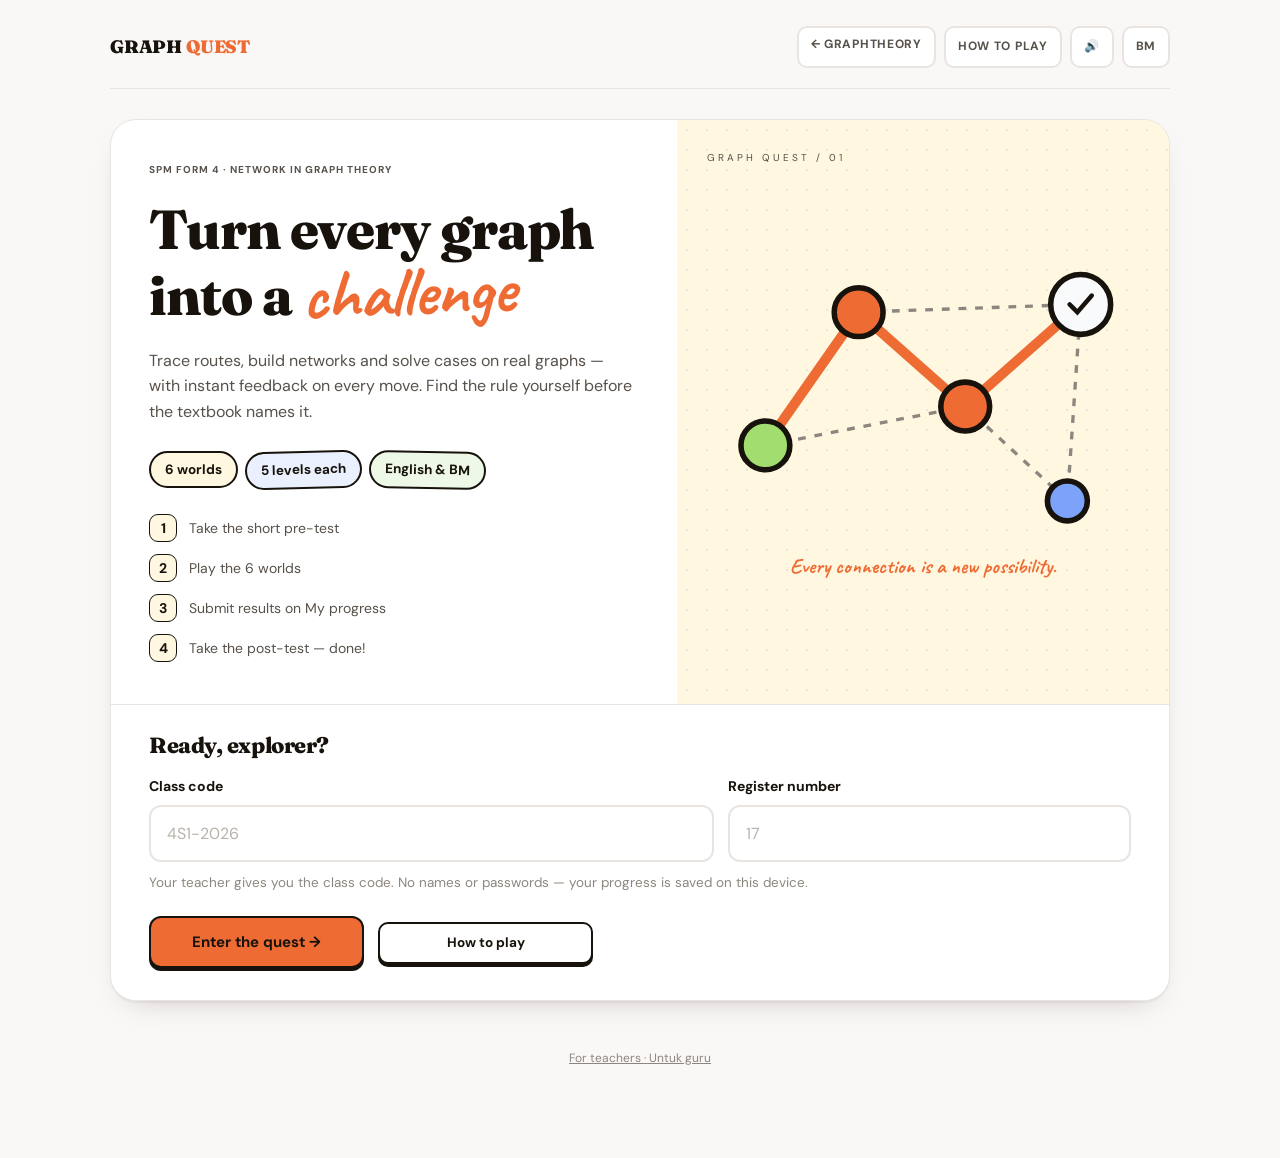
==== commit 8145f567: "Graph Quest: phone layout and phone sound Sound: phones only allow audio that starts inside a touch," ====
--- a/graphquest/index.html
+++ b/graphquest/index.html
@@ -1777,6 +1777,7 @@
       <div id="lvl-banner"></div>
       <div class="board"><svg id="svg" viewBox="0 0 640 400" role="group"></svg></div>
 
+      <div class="dock">
       <div class="readout">
         <div class="trail" id="lvl-trail"></div>
         <div class="total" id="lvl-total"></div>
@@ -1790,6 +1791,7 @@
         <button class="btn ghost sm" id="btn-learn"></button>
         <span class="grow"></span>
         <button class="btn" id="btn-send" disabled></button>
+      </div>
       </div>
 
       <div id="aid"></div>
@@ -1814,10 +1816,12 @@
       </div>
       <div class="board"><svg id="svg2" viewBox="0 0 640 400" role="group"></svg></div>
       <div class="note ask" id="c-ask"></div>
+      <div class="dock">
       <div class="say" id="c-say" role="status" aria-live="polite"></div>
       <div class="controls">
         <button class="btn ghost sm" id="c-hint"></button>
         <button class="btn ghost sm" id="c-learn"></button>
+      </div>
       </div>
       <div id="c-aid"></div>
       <div id="c-panel"></div>
--- a/graphquest/interface.css
+++ b/graphquest/interface.css
@@ -248,3 +248,50 @@
 .submit-note p { margin:0; flex:1 1 220px; color:var(--ink); font-size:14.5px; }
 .post-warn { margin:16px 0 0; padding:14px 16px; border:2px solid var(--ink); border-radius:14px; background:var(--yellow-soft); color:var(--ink-soft); font-size:15px; }
 .post-warn b { color:var(--ink); }
+
+/* Headings get focus on each new screen so screen readers announce it;
+   that focus doesn't need a visible box. */
+[tabindex="-1"]:focus { outline:none; }
+
+/* ---- Phone layout ---- */
+@media(max-width:600px) {
+ /* Top bar: logo + ? + sound + language on one row, the three links under it. */
+ .topbar { grid-template-columns:repeat(6,minmax(0,1fr)); gap:6px; margin-bottom:14px; padding-bottom:12px; }
+ .brand { grid-column:1 / 4; }
+ #nav-help, #btn-sound, #btn-lang { grid-row:1; width:40px; min-height:40px; padding:0; justify-self:end; display:inline-flex; align-items:center; justify-content:center; }
+ #nav-help { grid-column:4; } #btn-sound { grid-column:5; font-size:16px; } #btn-lang { grid-column:6; }
+ #nav-map { grid-column:1 / 3; } #nav-progress { grid-column:3 / 5; } #lnk-tool { grid-column:5 / 7; }
+ #nav-map, #nav-progress, #lnk-tool { min-height:36px; }
+
+ /* Level screens: tighter story card, and a map that fits above the dock. */
+ .lvl-head { margin-bottom:10px; padding-bottom:10px; }
+ .lvl-meta { margin-bottom:8px; }
+ .lvl-meta .btn { min-height:38px; padding:6px 12px; }
+ .lvl-head .step { min-height:34px; padding:4px 2px; }
+ .mission { padding:12px 14px; margin-bottom:10px; }
+ .mission h2 { font-size:21px; margin-bottom:6px; }
+ .mission p { font-size:14.5px; line-height:1.5; }
+ .board svg { max-height:max(340px, calc(100svh - 220px)); }
+
+ /* The dock: running total, feedback and buttons stay in reach at the
+    bottom of the screen while the map is in view. */
+ .dock { position:sticky; bottom:0; z-index:6; margin:12px -16px 0; padding:8px 16px calc(10px + env(safe-area-inset-bottom));
+   background:color-mix(in srgb, var(--bg) 94%, transparent); -webkit-backdrop-filter:blur(6px); backdrop-filter:blur(6px);
+   border-top:1.5px solid var(--line); box-shadow:0 -8px 18px -12px rgba(23,19,12,.35); }
+ .dock .readout { margin:0 0 4px; gap:10px; }
+ .dock .readout .trail { font-size:13px; }
+ .dock .readout .total { font-size:22px; }
+ .dock .say { margin:0 0 8px; min-height:0; font-size:13.5px; }
+ .dock .say:not(:empty) { margin-top:0; padding:8px 11px; }
+ .dock .controls { gap:6px; flex-wrap:wrap; }
+ .dock .controls .btn { min-height:44px; flex:1 1 0; min-width:0; padding:8px 6px; font-size:13.5px; white-space:nowrap; }
+ .dock .controls .btn:not(.ghost) { flex-basis:100%; order:2; font-size:15px; }
+ .dock .controls .grow { display:none; }
+ #screen-case .dock { padding-top:8px; }
+ #screen-case .dock .controls .btn { flex:0 0 auto; padding:8px 16px; }
+
+ /* World 2: the question sits above the map, so read → tap needs no scrolling. */
+ #screen-case:not(.hidden) { display:flex; flex-direction:column; }
+ #screen-case > .lvl-head { order:1; } #screen-case > .mission { order:2; } #c-ask { order:3; margin:0 0 10px; }
+ #screen-case > .board { order:4; } #screen-case > .dock { order:5; } #c-aid { order:6; } #c-panel { order:7; }
+}
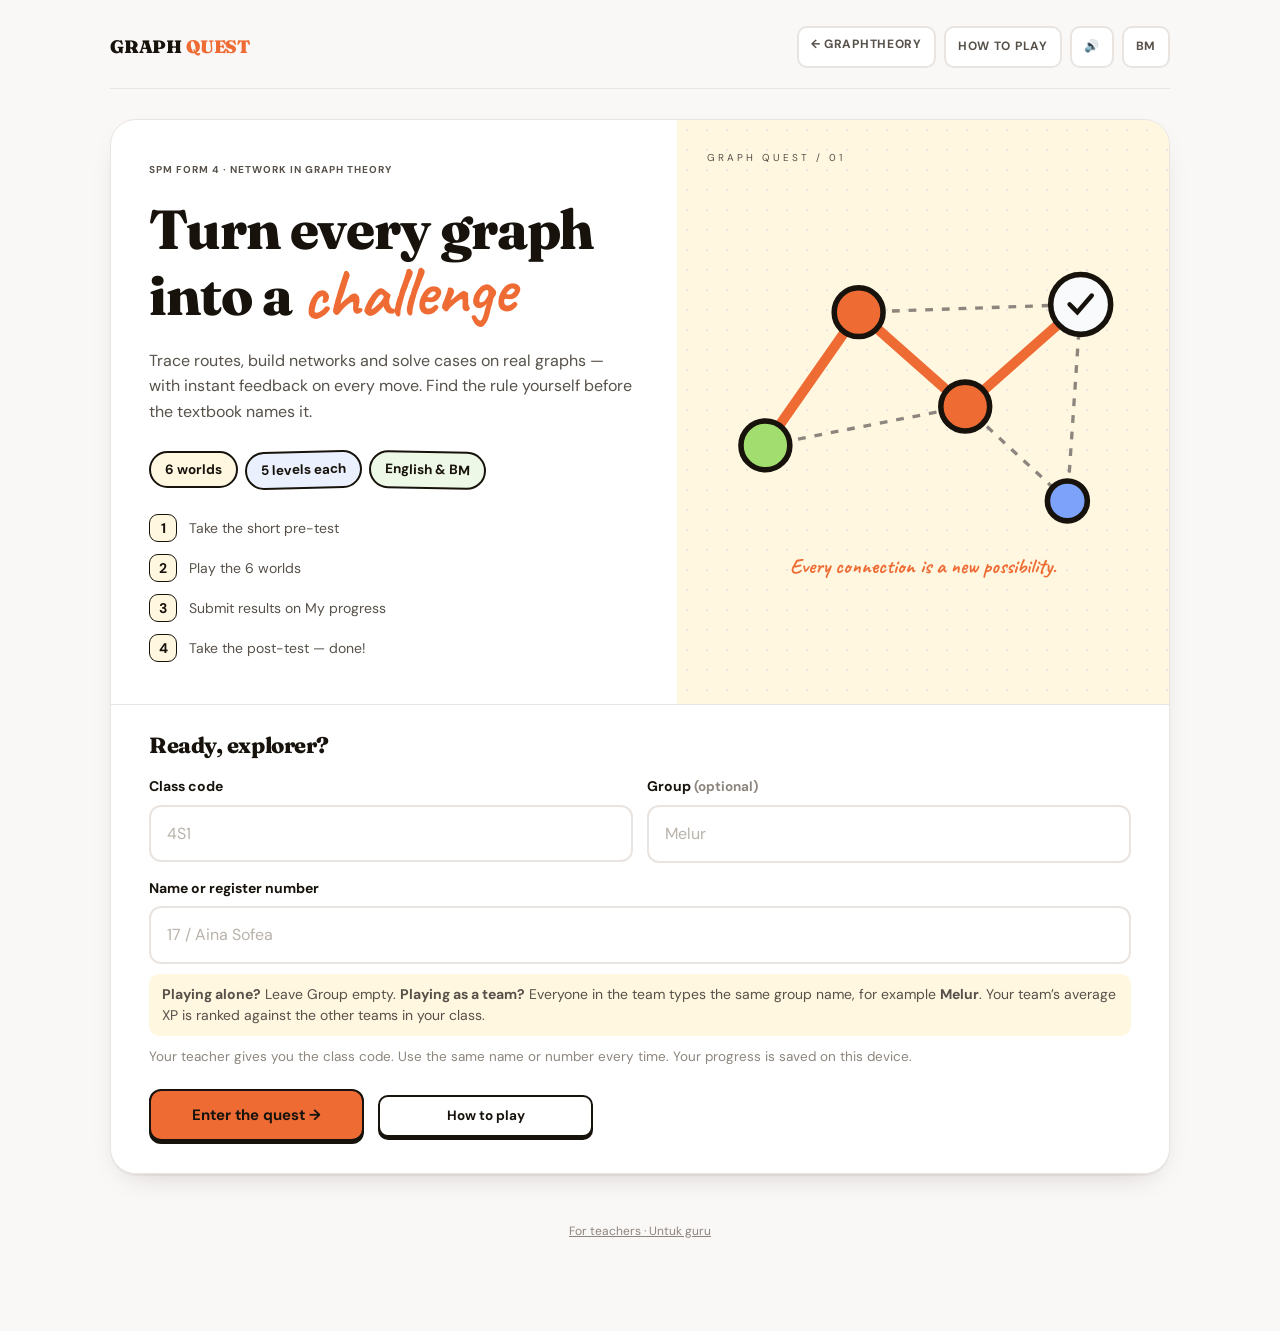
==== commit 3bd621a6: "Graph Quest: optional groups, names, clearer dashboard and shorter-feeling tests Joining: Kod kelas," ====
--- a/graphquest/index.html
+++ b/graphquest/index.html
@@ -271,6 +271,19 @@
       border-color: var(--terra);
     }
 
+    .fld-wide {
+      grid-column: 1 / -1;
+    }
+
+    .team-note {
+      font-size: 14px;
+      line-height: 1.5;
+      margin: 4px 0 10px;
+      padding: 10px 13px;
+      border-radius: 10px;
+      background: var(--yellow-soft);
+    }
+
     label.fld {
       display: block;
       font-size: 14px;
@@ -280,7 +293,7 @@
 
     .fields {
       display: grid;
-      grid-template-columns: 1.4fr 1fr;
+      grid-template-columns: 1fr 1fr;
       gap: 14px;
       margin: 24px 0 8px;
     }
@@ -1502,6 +1515,39 @@
     .ask {
       background: var(--yellow-soft);
       margin: 16px 0 6px;
+    }
+
+    .tpad {
+      display: grid;
+      grid-template-columns: repeat(3, 1fr);
+      gap: 8px;
+      max-width: 260px;
+      margin-top: 12px;
+    }
+
+    .tpad button {
+      height: 46px;
+      border: 2px solid var(--ink);
+      background: #fff;
+      border-radius: 12px;
+      font: inherit;
+      font-size: 20px;
+      font-weight: 700;
+      color: var(--ink);
+      cursor: pointer;
+      touch-action: manipulation;
+    }
+
+    .tpad button:active {
+      background: var(--orange);
+    }
+
+    .got-badge {
+      display: inline-block;
+      padding: 8px 14px;
+      border: 2px solid var(--ink);
+      border-radius: 99px;
+      background: var(--yellow);
     }
 
     .pad {
@@ -1723,13 +1769,18 @@
       <div class="fields">
         <div>
           <label class="fld" for="in-class" id="lbl-class"></label>
-          <input type="text" id="in-class" placeholder="4S1-2026" autocomplete="off" spellcheck="false" maxlength="20">
+          <input type="text" id="in-class" placeholder="4S1" autocomplete="off" spellcheck="false" maxlength="20">
         </div>
         <div>
+          <label class="fld" for="in-group" id="lbl-group"></label>
+          <input type="text" id="in-group" placeholder="Melur" autocomplete="off" spellcheck="false" maxlength="20">
+        </div>
+        <div class="fld-wide">
           <label class="fld" for="in-reg" id="lbl-reg"></label>
-          <input type="text" id="in-reg" inputmode="numeric" placeholder="17" autocomplete="off" maxlength="3">
+          <input type="text" id="in-reg" placeholder="17 / Aina Sofea" autocomplete="off" spellcheck="false" maxlength="40">
         </div>
       </div>
+      <p class="team-note" id="entry-team"></p>
       <p class="muted" id="entry-privacy" style="margin-bottom:22px;"></p>
       <p id="entry-error" class="entry-error" role="alert"></p>
       <button class="btn" id="btn-enter"></button>
@@ -1814,8 +1865,8 @@
         <p id="c-story" style="margin-bottom:8px;"></p>
         <div id="c-terms"></div>
       </div>
+      <div class="note ask" id="c-ask"></div>
       <div class="board"><svg id="svg2" viewBox="0 0 640 400" role="group"></svg></div>
-      <div class="note ask" id="c-ask"></div>
       <div class="dock">
       <div class="say" id="c-say" role="status" aria-live="polite"></div>
       <div class="controls">
@@ -1860,7 +1911,7 @@
     /* ============================================================
        1. CONFIG  —  paste your Apps Script Web App URL here
        ============================================================ */
-    const ENDPOINT = 'https://script.google.com/macros/s/AKfycbyFnia-RLg8WPjFM5ymNCpKdB8KXfhRuAJhHR1ZLEPPvBZapMygv_UjW1DvYHppjPF_/exec';
+    const ENDPOINT = 'https://script.google.com/macros/s/AKfycbzfqG4lKu-Q8FJ5xT8I46_xaXgT-WDPqHfpdvq5FzxpoC17XGZtQ18ToXBkObBTwayX/exec';
 
     const E = GraphEngine;
     const STORE = 'graphquest.v1';
@@ -1886,7 +1937,7 @@
       {
         title: ['4 towns', '4 pekan'], target: 45,
         story: ['Flood in Temerloh! A relief lorry must carry supplies to the relief centre (PPS) at Chenor. Every road shows its distance — its <b class="ink">weight</b>. Tap roads to build the shortest route.',
-          'Banjir di Temerloh! Sebuah lori bantuan mesti membawa bekalan ke Pusat Pemindahan Sementara (PPS) di Chenor. Setiap jalan menunjukkan jaraknya — iaitu <b class="ink">pemberat</b>nya. Ketik jalan untuk membina laluan terpendek.'],
+          'Banjir di Temerloh! Sebuah lori bantuan mesti membawa bekalan ke Pusat Pemindahan Sementara (PPS) di Chenor. Setiap jalan menunjukkan jaraknya, iaitu <b class="ink">pemberat</b>nya. Ketik jalan untuk membina laluan terpendek.'],
         terms: true,
         g: {
           nodes: [n('S', 'Temerloh', 80, 200), n('A', 'Mentakab', 300, 90), n('B', 'Kuala Krau', 300, 310), n('T', 'PPS Chenor', 550, 200)],
@@ -1897,7 +1948,7 @@
       {
         title: ['6 towns', '6 pekan'], target: 75,
         story: ['The water is rising towards Jerantut. Six towns, many roads. Find the shortest road distance to the PPS.',
-          'Air semakin naik ke arah Jerantut. Enam pekan, banyak jalan. Cari jarak jalan terpendek ke PPS.'],
+          'Air semakin naik ke arah Jerantut. Terdapat enam pekan dan banyak jalan. Cari jarak jalan terpendek ke PPS.'],
         g: {
           nodes: [n('S', 'Temerloh', 70, 210), n('M', 'Mentakab', 220, 90), n('K', 'Kuala Krau', 220, 330),
           n('L', 'Lanchang', 390, 110), n('D', 'Kerdau', 390, 300), n('T', 'PPS Jerantut', 560, 200)],
@@ -1909,7 +1960,7 @@
       {
         title: ['Road closed!', 'Jalan ditutup!'], target: 90, close: 6,
         story: ['Heading for the PPS at Maran. Listen for the news — roads can flood while the lorry is on its way.',
-          'Menuju ke PPS di Maran. Dengar berita — jalan boleh dinaiki air semasa lori dalam perjalanan.'],
+          'Lori sedang menuju ke PPS di Maran. Dengar berita kerana jalan boleh dinaiki air semasa lori dalam perjalanan.'],
         g: {
           nodes: [n('S', 'Temerloh', 70, 200), n('A', 'Sanggang', 210, 70), n('B', 'Kuala Krau', 210, 330),
           n('C', 'Chenor', 360, 200), n('D', 'Kerdau', 480, 80), n('T', 'PPS Maran', 590, 270)],
@@ -1921,7 +1972,7 @@
       {
         title: ['Fastest, not shortest', 'Paling pantas, bukan terpendek'], target: 90, key: 'm',
         story: ['The PPS at Triang needs medicine urgently. Each road now shows <b class="ink">km and minutes</b>. The highway is longer but faster. This time find the <b class="ink">fastest</b> route — add up the minutes.',
-          'PPS di Triang memerlukan ubat dengan segera. Setiap jalan kini menunjukkan <b class="ink">km dan minit</b>. Lebuh raya lebih jauh tetapi lebih laju. Kali ini cari laluan <b class="ink">paling pantas</b> — jumlahkan minit.'],
+          'PPS di Triang memerlukan ubat dengan segera. Setiap jalan kini menunjukkan <b class="ink">km dan minit</b>. Lebuh raya lebih jauh tetapi lebih laju. Kali ini, cari laluan <b class="ink">paling pantas</b> dengan menjumlahkan minit.'],
         g: {
           nodes: [n('S', 'Temerloh', 70, 200), n('A', 'Mentakab', 220, 80), n('B', 'Lanchang', 220, 320),
           n('C', 'Kerdau', 400, 80), n('D', 'Bera', 400, 320), n('T', 'PPS Triang', 570, 200)],
@@ -1933,7 +1984,7 @@
       {
         title: ['Random challenge', 'Cabaran rawak'], target: 120, random: true,
         story: ['A new map every time you play. Shortest route to the PPS — no two games the same.',
-          'Peta baharu setiap kali anda bermain. Laluan terpendek ke PPS — tiada dua permainan yang sama.']
+          'Anda akan mendapat peta baharu setiap kali bermain. Cari laluan terpendek ke PPS. Tiada dua permainan yang sama.']
       }
     ];
 
@@ -1953,6 +2004,7 @@
     ['Network Builder', 'Pembina Rangkaian'], ['Graph Master', 'Pakar Graf'], ['Graph Legend', 'Lagenda Graf']];
 
     const BADGES = [
+      { k: 'test_ready', name: ['Ready to Explore', 'Sedia Meneroka'], how: ['Finish the pre-test', 'Selesaikan ujian pra'] },
       { k: 'first_connection', name: ['First Connection', 'Sambungan Pertama'], how: ['Finish your first level', 'Tamatkan tahap pertama anda'] },
       { k: 'sharp_detective', name: ['Sharp Detective', 'Detektif Tajam'], how: ['5 cases without hints · World 2', '5 kes tanpa petunjuk · Dunia 2'] },
       { k: 'road_master', name: ['Road Master', 'Raja Jalan'], how: ['5 best routes in a row', '5 laluan terbaik berturut-turut'] },
@@ -1960,19 +2012,28 @@
       { k: 'euler_explorer', name: ['Euler Explorer', 'Penjelajah Euler'], how: ['Predict 5 escapes · World 5', 'Ramal 5 lolos · Dunia 5'] },
       { k: 'exam_planner', name: ['Exam Planner', 'Perancang Peperiksaan'], how: ['3 timetables, fewest slots · World 6', '3 jadual, slot paling sedikit · Dunia 6'] },
       { k: 'graph_legend', name: ['Graph Legend', 'Lagenda Graf'], how: ['Clear the Boss Level', 'Tamatkan Tahap Bos'] },
-      { k: 'team_player', name: ['Team Player', 'Pemain Pasukan'], how: ['Finish a class team challenge', 'Tamatkan cabaran pasukan kelas'] }
+      { k: 'team_player', name: ['Team Player', 'Pemain Pasukan'], how: ['Finish a class team challenge', 'Tamatkan cabaran pasukan kelas'] },
+      { k: 'test_done', name: ['Quest Complete', 'Pengembaraan Tamat'], how: ['Finish the post-test', 'Selesaikan ujian pasca'] }
     ];
     const tt = pair => T(pair[0], pair[1]);
 
     /* ============================================================
        4. SAVED PROGRESS  (this device only)
        ============================================================ */
-    function blank() { return { classCode: '', reg: '', best: {}, done: {}, streak: 0, badges: [], discovered: {}, attempts: [], sent: 0, tests: [], testsSent: 0 }; }
+    function blank() { return { classCode: '', group: '', reg: '', best: {}, done: {}, streak: 0, badges: [], discovered: {}, attempts: [], sent: 0, tests: [], testsSent: 0 }; }
     let st = blank();
     try { const raw = localStorage.getItem(STORE); if (raw) st = Object.assign(blank(), JSON.parse(raw)); } catch (e) { }
     function save() { try { localStorage.setItem(STORE, JSON.stringify(st)); } catch (e) { } }
 
+    /* A student is class code + name or register number (e.g. 4S1-17, 4S1-AINA SOFEA).
+       Only the part of the class code before a dash is used, as before, so
+       students who joined earlier keep the same code. The group (kumpulan) is
+       sent alongside and decides the team; it can change without a new code. */
     const studentCode = () => st.classCode.split('-')[0] + '-' + st.reg;
+    const whoOf = code => code.slice(code.indexOf('-') + 1);
+    const esc = v => String(v).replace(/[&<>"']/g, c => ({ '&': '&amp;', '<': '&lt;', '>': '&gt;', '"': '&quot;', "'": '&#39;' })[c]);
+    const tidy = v => String(v || '').trim().replace(/\s+/g, ' ').toUpperCase();
+    const NAME_OK = /^[\p{L}\p{N}][\p{L}\p{N} .'@\/-]{0,39}$/u;
     /* The playable worlds. Each has its levels and a start(i). World 3 lives in
        this file; World 2 comes from world2.js. A world missing here shows as
        "Coming soon" on the map. */
@@ -2059,11 +2120,11 @@
     $('btn-sound').addEventListener('click', () => { SFX.toggle(); soundButton(); if (!SFX.on && window.speechSynthesis) speechSynthesis.cancel(); });
 
     $('btn-lang').addEventListener('click', () => {
-      const entryValues = current === 'entry' ? [$('in-class').value, $('in-reg').value] : null;
+      const entryValues = current === 'entry' ? [$('in-class').value, $('in-group').value, $('in-reg').value] : null;
       LANG = LANG === 'bm' ? 'en' : 'bm';
       try { localStorage.setItem(LANG_KEY, LANG); } catch (e) { }
       applyLang();
-      if (entryValues) { $('in-class').value = entryValues[0]; $('in-reg').value = entryValues[1]; }
+      if (entryValues) { $('in-class').value = entryValues[0]; $('in-group').value = entryValues[1]; $('in-reg').value = entryValues[2]; }
     });
 
     /* ============================================================
@@ -2079,9 +2140,12 @@
       $('chip-2').textContent = T('5 levels each', '5 tahap setiap satu');
       $('chip-3').textContent = T('English & BM', 'BM & English');
       $('lbl-class').textContent = T('Class code', 'Kod kelas');
-      $('lbl-reg').textContent = T('Register number', 'Nombor giliran');
-      $('entry-privacy').textContent = T('Your teacher gives you the class code. No names or passwords — your progress is saved on this device.',
-        'Guru anda akan memberi kod kelas. Tiada nama atau kata laluan — kemajuan anda disimpan pada peranti ini.');
+      $('lbl-group').innerHTML = T('Group <span class="muted">(optional)</span>', 'Kumpulan <span class="muted">(pilihan)</span>');
+      $('entry-team').innerHTML = T('<b>Playing alone?</b> Leave Group empty. <b>Playing as a team?</b> Everyone in the team types the same group name, for example <b>Melur</b>. Your team’s average XP is ranked against the other teams in your class.',
+        '<b>Bermain seorang?</b> Biarkan Kumpulan kosong. <b>Bermain secara berpasukan?</b> Setiap ahli pasukan menaip nama kumpulan yang sama, contohnya <b>Melur</b>. Purata XP pasukan anda akan disusun dengan pasukan lain dalam kelas anda.');
+      $('lbl-reg').textContent = T('Name or register number', 'Nama atau nombor giliran');
+      $('entry-privacy').textContent = T('Your teacher gives you the class code. Use the same name or number every time. Your progress is saved on this device.',
+        'Guru anda akan memberi kod kelas. Gunakan nama atau nombor yang sama setiap kali. Kemajuan anda disimpan pada peranti ini.');
       $('btn-enter').textContent = T('Enter the quest →', 'Mulakan pengembaraan →');
       $('btn-entry-help').textContent = T('How to play', 'Cara bermain');
       $('entry-guide').innerHTML = [
@@ -2092,26 +2156,33 @@
       $('art-caption').textContent = T('Every connection is a new possibility.', 'Setiap sambungan membuka peluang baharu.');
       $('entry-error').textContent = '';
 
-      $('in-class').value = st.classCode; $('in-reg').value = st.reg;
+      $('in-class').value = st.classCode; $('in-group').value = st.group || ''; $('in-reg').value = st.reg;
     }
     $('btn-enter').addEventListener('click', () => {
       const cc = $('in-class').value.trim().toUpperCase().replace(/\s+/g, '');
-      const rg = $('in-reg').value.trim();
+      const gp = tidy($('in-group').value);
+      const raw = tidy($('in-reg').value);
+      const rg = /^\d{1,3}$/.test(raw) ? String(+raw) : raw;           // 017 → 17; a name stays a name
       const okC = /^[A-Z0-9]+(-[A-Z0-9]+)*$/.test(cc);
-      const okR = /^\d{1,3}$/.test(rg) && +rg >= 1;
-      $('in-class').classList.toggle('bad', !okC);
-      $('in-reg').classList.toggle('bad', !okR);
-      $('in-class').setAttribute('aria-invalid', String(!okC));
-      $('in-reg').setAttribute('aria-invalid', String(!okR));
-      $('entry-error').textContent = !okC ? T('Enter your class code, for example 4S1-2026.', 'Masukkan kod kelas, contohnya 4S1-2026.') : !okR ? T('Enter a register number from 1 to 999.', 'Masukkan nombor giliran dari 1 hingga 999.') : '';
+      const okG = gp === '' || (NAME_OK.test(gp) && gp.length <= 20);    // empty = playing alone
+      const okR = rg !== '0' && NAME_OK.test(rg);
+      [['in-class', okC], ['in-group', okG], ['in-reg', okR]].forEach(([id, ok]) => {
+        $(id).classList.toggle('bad', !ok); $(id).setAttribute('aria-invalid', String(!ok));
+      });
+      $('entry-error').textContent = !okC ? T('Enter your class code, for example 4S1.', 'Masukkan kod kelas, contohnya 4S1.')
+        : !okG ? T('A group name uses letters and numbers, for example 1 or Melur. Leave it empty to play alone.', 'Nama kumpulan menggunakan huruf dan nombor, contohnya 1 atau Melur. Biarkan kosong jika bermain seorang.')
+          : !okR ? T('Enter your name or register number.', 'Masukkan nama atau nombor giliran anda.') : '';
       if (!okC) return $('in-class').focus();
+      if (!okG) return $('in-group').focus();
       if (!okR) return $('in-reg').focus();
-      if (st.classCode && (st.classCode !== cc || st.reg !== String(+rg))) {
-        if (!confirm(T('This device has progress for ' + studentCode() + '. Start fresh as ' + cc.split('-')[0] + '-' + (+rg) + '?',
-          'Peranti ini ada kemajuan untuk ' + studentCode() + '. Mula baharu sebagai ' + cc.split('-')[0] + '-' + (+rg) + '?'))) return;
+      const next = cc.split('-')[0] + '-' + rg;
+      // a new class or a new name is a new student; changing only the group keeps the progress
+      if (st.classCode && studentCode() !== next) {
+        if (!confirm(T('This device has progress for ' + studentCode() + '. Start fresh as ' + next + '?',
+          'Peranti ini ada kemajuan untuk ' + studentCode() + '. Mula baharu sebagai ' + next + '?'))) return;
         st = blank(); mapMilestones = null;
       }
-      st.classCode = cc; st.reg = String(+rg); save();
+      st.classCode = cc; st.group = gp; st.groupAsked = true; st.reg = rg; save();
       enterQuest();
     });
     $('btn-entry-help').addEventListener('click', () => openGuide(false));
@@ -2126,7 +2197,7 @@
       if (GQT.needPre()) return GQT.start('pre', afterPre);
       afterPre();
     }
-    ['in-class', 'in-reg'].forEach(id => {
+    ['in-class', 'in-group', 'in-reg'].forEach(id => {
       $(id).setAttribute('aria-describedby', 'entry-error');
       $(id).addEventListener('input', e => { e.target.classList.remove('bad'); e.target.removeAttribute('aria-invalid'); $('entry-error').textContent = ''; });
       $(id).addEventListener('keydown', e => { if (e.key === 'Enter') $('btn-enter').click(); });
@@ -2144,21 +2215,21 @@
     }
     /* The quest path: the whole journey on one trail, with "you are here". */
     const GUIDE_ICON = { 1: '🧭', 2: '🔍', 3: '🏁', 4: '🌐', 5: '🚪', 6: '🎨' };
-    const BADGE_ICON = { first_connection: '🔗', sharp_detective: '🕵️', road_master: '🛣️', budget_engineer: '💰', euler_explorer: '🗺️', exam_planner: '📅', graph_legend: '👑', team_player: '🤝' };
+    const BADGE_ICON = { first_connection: '🔗', sharp_detective: '🕵️', road_master: '🛣️', budget_engineer: '💰', euler_explorer: '🗺️', exam_planner: '📅', graph_legend: '👑', team_player: '🤝', test_ready: '🚀', test_done: '🏁' };
     function questStops() {
       const tests = st.tests || [], cleared = Object.keys(st.done).filter(k => st.done[k]).length;
       const postDone = tests.some(r => r.test === 'post'), need = GQT.POST_AFTER_LEVELS;
       const stops = [
         { icon: '🚩', done: !!st.classCode, h: T('Start', 'Mula'),
-          say: T('Type the class code from your teacher and your register number.', 'Taip kod kelas daripada guru dan nombor giliran anda.') },
+          say: T('Type the class code from your teacher and your name or register number. Playing as a team? Add your group too.', 'Taip kod kelas daripada guru dan nama atau nombor giliran anda. Bermain secara berpasukan? Isi juga kumpulan anda.') },
         { icon: '📝', done: tests.some(r => r.test === 'pre') || cleared > 0, h: T('Pre-test', 'Ujian pra'),
-          say: T('Answer 10 quick questions on your own. It is not for your grade — it shows what you know before playing.', 'Jawab 10 soalan pantas sendiri. Tidak dikira untuk gred — ia menunjukkan apa yang anda tahu sebelum bermain.') },
+          say: T('Answer 10 quick questions on your own. It is not for your grade — it shows what you know before playing.', 'Jawab 10 soalan pantas secara sendiri. Ujian ini tidak dikira untuk gred. Ia menunjukkan apa yang anda tahu sebelum bermain.') },
         { icon: '🎮', done: cleared >= need, h: T('Play the 6 worlds', 'Main 6 dunia'), worlds: true,
           say: T('Four core worlds with 5 levels each, then two bonus worlds and the Boss Level. Clear at least ' + need + ' levels. Earn XP and badges as you go.', 'Empat dunia teras dengan 5 tahap setiap satu, kemudian dua dunia bonus dan Tahap Bos. Selesaikan sekurang-kurangnya ' + need + ' tahap. Kumpul XP dan lencana sepanjang perjalanan.') },
         { icon: '📤', done: st.sent > 0, h: T('Submit at My progress', 'Hantar di Kemajuan saya'),
-          say: T('Open My progress at the top and press Submit results. Your work goes to your teacher. This doesn’t end the game — you can keep playing and submit again.', 'Buka Kemajuan saya di atas dan tekan Hantar keputusan. Kerja anda dihantar kepada guru. Ini tidak menamatkan permainan — anda boleh terus bermain dan hantar lagi.') },
+          say: T('Open My progress at the top and press Submit results. Your work goes to your teacher. This doesn’t end the game — you can keep playing and submit again.', 'Buka Kemajuan saya di atas dan tekan Hantar keputusan. Kerja anda dihantar kepada guru. Ini tidak menamatkan permainan. Anda boleh terus bermain dan menghantar keputusan lagi.') },
         { icon: '✏️', done: postDone, h: T('Post-test', 'Ujian pasca'),
-          say: T('Take it only when you have finished playing — one try. It waits at the top of the map. Answer 10 questions again, on your own.', 'Jawab hanya apabila anda sudah selesai bermain — satu cubaan. Ia menunggu di bahagian atas peta. Jawab 10 soalan sekali lagi, sendiri.') },
+          say: T('Take it only when you have finished playing — one try. It waits at the top of the map. Answer 10 questions again, on your own.', 'Jawab ujian ini hanya apabila anda sudah selesai bermain. Anda hanya ada satu cubaan. Ujian ini menunggu di bahagian atas peta. Jawab 10 soalan sekali lagi secara sendiri.') },
         { icon: '🏆', done: postDone, h: T('Finish!', 'Tamat!'),
           say: T('See your score before and after. You can keep playing to earn more badges.', 'Lihat markah anda sebelum dan selepas. Anda boleh terus bermain untuk mengumpul lebih banyak lencana.') }
       ];
@@ -2250,7 +2321,7 @@
         card(3, T('XP, ranks and badges', 'XP, pangkat dan lencana'), li([
           T('Up to <b>100 XP</b> a level: 60 for solving, 20 for the quick check, 10 for no hints, 10 for speed.', 'Sehingga <b>100 XP</b> setiap tahap: 60 kerana selesai, 20 untuk semakan pantas, 10 tanpa petunjuk, 10 untuk kelajuan.'),
           T('A new <b>rank</b> every 500 XP, from Novice to Graph Legend.', '<b>Pangkat</b> baharu setiap 500 XP, dari Pemula hingga Lagenda Graf.'),
-          T('Earn <b>8 badges</b> — see them on My progress.', 'Kumpul <b>8 lencana</b> — lihat di Kemajuan saya.')
+          T('Earn <b>' + BADGES.length + ' badges</b>. See them on My progress.', 'Kumpul <b>' + BADGES.length + ' lencana</b>. Lihat di Kemajuan saya.')
         ])) +
         card(4, T('Discover the rule', 'Temui peraturan'), li([
           T('Finish a world’s 5 levels and <b>Discover</b> opens.', 'Tamatkan 5 tahap sesuatu dunia dan <b>Temui</b> dibuka.'),
@@ -2581,8 +2652,8 @@
       if (run.phase !== 'play') return;
       const e = run.g.edges[i], r = run.route, end = endOf();
       if (r.edges.length && r.edges[r.edges.length - 1] === i) return undo();
-      if (run.closed.has(i)) { shake('e' + i); return say(T('This road is closed — banjir. Find another way.', 'Jalan ini ditutup — banjir. Cari jalan lain.'), true); }
-      if (end === run.t) return say(T('The lorry is at the PPS. Send it, or undo a road.', 'Lori sudah tiba di PPS. Hantar, atau buat asal satu jalan.'));
+      if (run.closed.has(i)) { shake('e' + i); return say(T('This road is closed — banjir. Find another way.', 'Jalan ini ditutup kerana banjir. Cari jalan lain.'), true); }
+      if (end === run.t) return say(T('The lorry is at the PPS. Send it, or undo a road.', 'Lori sudah tiba di PPS. Hantar lori itu, atau buat asal satu jalan.'));
       if (e.a !== end && e.b !== end) {
         shake('e' + i); shake('l' + i);
         return say(T("That road doesn't start from " + node(end).name + ', where the lorry is now.',
@@ -2615,9 +2686,9 @@
     function afterMove() {
       const end = endOf();
       drawGraph(); renderReadout();
-      if (end === run.t) return say(T('Arrived! Happy with this route? Send the lorry.', 'Sudah tiba! Puas hati dengan laluan ini? Hantar lori.'));
+      if (end === run.t) return say(T('Arrived! Happy with this route? Send the lorry.', 'Lori sudah tiba! Adakah anda berpuas hati dengan laluan ini? Jika ya, hantar lori itu.'));
       const open = E.neighbours(run.g, end, run.closed).filter(nb => !run.route.nodes.includes(nb.to));
-      if (!open.length) { shake('n' + end); return say(T('Dead end — every road from here goes somewhere you have been. Undo a road.', 'Jalan mati — setiap jalan dari sini menuju ke tempat yang sudah dilalui. Buat asal satu jalan.'), true); }
+      if (!open.length) { shake('n' + end); return say(T('Dead end — every road from here goes somewhere you have been. Undo a road.', 'Ini jalan mati. Setiap jalan dari sini menuju ke tempat yang sudah dilalui. Buat asal satu jalan.'), true); }
       say('');
     }
 
@@ -2672,7 +2743,7 @@
             ? T('Look at the minutes, not the km. The fastest route passes through <b class="ink">' + nm + '</b> (the dashed ring).',
               'Lihat minit, bukan km. Laluan paling pantas melalui <b class="ink">' + nm + '</b> (bulatan bertitik).')
             : T('The shortest route passes through <b class="ink">' + nm + '</b> (the dashed ring). Before you choose each road, ask: what is the total so far?',
-              'Laluan terpendek melalui <b class="ink">' + nm + '</b> (bulatan bertitik). Sebelum memilih setiap jalan, tanya: berapakah jumlah setakat ini?')) +
+              'Laluan terpendek melalui <b class="ink">' + nm + '</b> (bulatan bertitik). Sebelum memilih setiap jalan, tanya diri anda berapakah jumlah jarak setakat ini.')) +
           '</p></div>';
         return;
       }
@@ -2684,9 +2755,9 @@
         ' <span class="pill alert">−10 XP</span></h3><p>' +
         (run.key === 'm'
           ? T('Each route’s time is the sum of the minutes on its roads. The smallest total is the fastest route — dotted in blue on the map.',
-            'Masa setiap laluan ialah hasil tambah minit pada jalannya. Jumlah terkecil ialah laluan paling pantas — bertitik biru pada peta.')
+            'Masa setiap laluan ialah hasil tambah minit pada jalan-jalannya. Jumlah terkecil ialah laluan paling pantas. Laluan ini ditunjukkan dengan garis biru bertitik pada peta.')
           : T('Each route’s length is the sum of the weights on its roads. The smallest total is the <b class="ink">shortest path</b> — dotted in blue on the map.',
-            'Panjang setiap laluan ialah hasil tambah pemberat pada jalannya. Jumlah terkecil ialah <b class="ink">laluan terpendek</b> — bertitik biru pada peta.')) +
+            'Panjang setiap laluan ialah hasil tambah pemberat pada jalan-jalannya. Jumlah terkecil ialah <b class="ink">laluan terpendek</b>. Laluan ini ditunjukkan dengan garis biru bertitik pada peta.')) +
         '</p><table><tr><th>' + T('Route', 'Laluan') + '</th><th class="num">' + T('Roads', 'Jalan') + '</th><th class="num">km</th>' +
         (run.key === 'm' ? '<th class="num">min</th>' : '') + '</tr>' + rows + '</table>' +
         (sol.routes.length > 6 ? '<p class="muted" style="margin:6px 0 0;">' + T('+ ' + (sol.routes.length - 6) + ' longer routes not shown', '+ ' + (sol.routes.length - 6) + ' laluan lebih panjang tidak ditunjukkan') + '</p>' : '') +
@@ -2703,7 +2774,7 @@
       st.attempts.push(Object.assign({
         attempt_id: Date.now().toString(36) + '-' + Math.random().toString(36).slice(2, 7),
         timestamp: d.getFullYear() + '-' + p(d.getMonth() + 1) + '-' + p(d.getDate()) + ' ' + p(d.getHours()) + ':' + p(d.getMinutes()),
-        class_code: st.classCode, student_code: studentCode(), boss_tool_choice: ''
+        class_code: st.classCode, student_code: studentCode(), group: st.group || '', boss_tool_choice: ''
       }, a));
     }
     const logW3 = a => logAttempt(Object.assign({ world: 3, level: run.i + 1, hints_used: run.hints, learn_used: run.learn, time_s: secs() }, a));
@@ -2736,18 +2807,18 @@
         save();
         const extra = {
           fewest_edges_not_shortest: T('You picked a route with the fewest roads. Fewer roads doesn’t always mean fewer km.',
-            'Anda memilih laluan dengan jalan paling sedikit. Jalan yang sedikit tidak semestinya km yang sedikit.'),
+            'Anda memilih laluan dengan jalan paling sedikit. Bilangan jalan yang sedikit tidak semestinya bermaksud jarak yang pendek.'),
           chose_distance_not_time: T('This is the shortest route in km — but the mission is about time. Check the minutes.',
-            'Ini laluan terpendek dalam km — tetapi misinya tentang masa. Semak minit.'),
+            'Ini laluan terpendek dalam km, tetapi misi ini tentang masa. Semak minit.'),
           valid_not_optimal: T('Somewhere a road that looked short led to a long total. Compare the totals, not single roads.',
-            'Ada jalan yang nampak pendek tetapi jumlahnya panjang. Bandingkan jumlah, bukan satu-satu jalan.')
+            'Ada jalan yang nampak pendek, tetapi jumlah jaraknya panjang. Bandingkan jumlah, bukan satu-satu jalan.')
         }[res.tag];
         $('panel').innerHTML = '<div class="note warn"><h3>' +
           T('Valid route, but not the ' + (u === 'min' ? 'fastest' : 'shortest'), 'Laluan sah, tetapi bukan yang ' + (u === 'min' ? 'paling pantas' : 'terpendek')) +
           '</h3><p>' + T('Your route: <b class="ink">' + res.cost + ' ' + u + '</b> — best possible: <b class="ink">' + best.cost + ' ' + u + '</b>. ',
-            'Laluan anda: <b class="ink">' + res.cost + ' ' + u + '</b> — terbaik: <b class="ink">' + best.cost + ' ' + u + '</b>. ') + extra + '</p>' +
+            'Laluan anda ialah <b class="ink">' + res.cost + ' ' + u + '</b>, tetapi laluan terbaik ialah <b class="ink">' + best.cost + ' ' + u + '</b>. ') + extra + '</p>' +
           '<div class="row"><button class="btn sm" id="btn-again">' + T('Try again', 'Cuba lagi') + '</button>' +
-          '<span class="muted">' + T('+30 XP banked. Mistakes cost nothing — your best score counts.', '+30 XP disimpan. Kesilapan tidak merugikan — markah terbaik anda yang dikira.') + '</span></div></div>';
+          '<span class="muted">' + T('+30 XP banked. Mistakes cost nothing — your best score counts.', '+30 XP disimpan. Kesilapan tidak merugikan anda kerana markah terbaik anda yang dikira.') + '</span></div></div>';
         $('btn-again').addEventListener('click', () => {
           $('panel').innerHTML = '';
           run.route = { nodes: [run.s], edges: [] };
@@ -2771,23 +2842,23 @@
         return {
           cmp: km, answer: E.sameRoute(km.edges, best.edges) ? 'same' : 'longer',
           q: T('The route with the shortest <b class="ink">distance</b> is ' + km.km + ' km. Compared with your route, how long does it take?',
-            'Laluan dengan <b class="ink">jarak</b> terpendek ialah ' + km.km + ' km. Berbanding laluan anda, berapa lama masanya?'),
+            'Laluan dengan <b class="ink">jarak</b> terpendek ialah ' + km.km + ' km. Berbanding laluan anda, berapa lamakah masa yang diambil oleh laluan itu?'),
           opts: [['longer', T('It takes longer', 'Ia mengambil masa lebih lama')], ['same', T('It is my route', 'Itulah laluan saya')], ['shorter', T('It is faster', 'Ia lebih pantas')]],
           explain: ok => T((ok ? 'Right — ' : 'Look at the blue dots: ') + 'the shortest route takes ' + km.min + ' min, your route ' + best.min + ' min. Shortest in km is not always fastest.',
-            (ok ? 'Betul — ' : 'Lihat titik biru: ') + 'laluan terpendek mengambil ' + km.min + ' minit, laluan anda ' + best.min + ' minit. Terpendek dalam km tidak semestinya paling pantas.')
+            (ok ? 'Betul. ' : 'Lihat titik biru. ') + 'Laluan terpendek mengambil masa ' + km.min + ' minit, manakala laluan anda mengambil masa ' + best.min + ' minit. Terpendek dalam km tidak semestinya paling pantas.')
         };
       }
       const f = sol.fewest, same = E.sameRoute(f.edges, best.edges);
       return {
         cmp: f, answer: same ? 'same' : 'longer',
         q: T('Now think about the route with the <b class="ink">fewest roads</b> (' + sol.minHops + ' roads). Compared with your route, its distance is…',
-          'Sekarang fikirkan laluan dengan <b class="ink">jalan paling sedikit</b> (' + sol.minHops + ' jalan). Berbanding laluan anda, jaraknya…'),
+          'Sekarang fikirkan laluan dengan <b class="ink">jalan paling sedikit</b> (' + sol.minHops + ' jalan). Berbanding laluan anda, jarak laluan itu…'),
         opts: [['longer', T('Longer than mine', 'Lebih jauh daripada laluan saya')], ['same', T('Exactly my route', 'Sama dengan laluan saya')], ['shorter', T('Shorter than mine', 'Lebih dekat daripada laluan saya')]],
         explain: ok => same
           ? T((ok ? 'Right — ' : 'Not quite — ') + 'here the route with the fewest roads is also the shortest. That won’t always happen. Watch for it in the next levels.',
-            (ok ? 'Betul — ' : 'Belum tepat — ') + 'di sini laluan dengan jalan paling sedikit juga yang terpendek. Ini tidak selalu berlaku. Perhatikan pada tahap seterusnya.')
+            (ok ? 'Betul. ' : 'Belum tepat. ') + 'Di sini, laluan dengan jalan paling sedikit juga merupakan laluan terpendek. Ini tidak selalu berlaku. Perhatikan pada tahap seterusnya.')
           : T((ok ? 'Right — ' : 'Look at the blue dots: ') + 'the ' + f.edges.length + '-road route is ' + f.km + ' km, but yours is ' + best.km + ' km. Fewer roads, more km.',
-            (ok ? 'Betul — ' : 'Lihat titik biru: ') + 'laluan ' + f.edges.length + ' jalan ialah ' + f.km + ' km, tetapi laluan anda ' + best.km + ' km. Jalan lebih sedikit, km lebih banyak.')
+            (ok ? 'Betul. ' : 'Lihat titik biru. ') + 'Laluan ' + f.edges.length + ' jalan ialah ' + f.km + ' km, tetapi laluan anda hanya ' + best.km + ' km. Walaupun jalannya lebih sedikit, jaraknya lebih jauh.')
       };
     }
 
@@ -2894,8 +2965,8 @@
     function renderDiscover() {
       if (WORLD[discoverWorld] && WORLD[discoverWorld].renderDiscover) return WORLD[discoverWorld].renderDiscover();
       const opts = [
-        ['a', T('The route with the fewest roads is always the shortest.', 'Laluan dengan jalan paling sedikit sentiasa yang terpendek.')],
-        ['b', T('Fewest roads is not always shortest distance — you have to add up the weights.', 'Jalan paling sedikit tidak semestinya jarak terpendek — anda perlu menjumlahkan pemberat.')],
+        ['a', T('The route with the fewest roads is always the shortest.', 'Laluan dengan jalan paling sedikit sentiasa merupakan laluan terpendek.')],
+        ['b', T('Fewest roads is not always shortest distance — you have to add up the weights.', 'Laluan dengan jalan paling sedikit tidak semestinya mempunyai jarak terpendek. Anda perlu menjumlahkan pemberat.')],
         ['c', T('The shortest road leaving the start is always on the best route.', 'Jalan terpendek yang keluar dari titik mula sentiasa berada pada laluan terbaik.')]
       ];
       const answered = discoverPick !== null || st.discovered[3];
@@ -2907,15 +2978,15 @@
 
       if (answered) {
         const why = pick === 'b' ? T('Exactly. You found it before anyone told you.', 'Tepat sekali. Anda menemuinya sebelum sesiapa memberitahu.')
-          : pick === 'a' ? T('Remember Level 2: the 2-road route was 44 km, but the best was 30 km with 3 roads.', 'Ingat Tahap 2: laluan 2 jalan ialah 44 km, tetapi yang terbaik 30 km dengan 3 jalan.')
-            : T('Remember Level 1: the shortest road out of Temerloh (8 km) was not on the best route.', 'Ingat Tahap 1: jalan terpendek keluar dari Temerloh (8 km) bukan pada laluan terbaik.');
+          : pick === 'a' ? T('Remember Level 2: the 2-road route was 44 km, but the best was 30 km with 3 roads.', 'Ingat Tahap 2. Laluan 2 jalan ialah 44 km, tetapi laluan terbaik ialah 30 km dengan 3 jalan.')
+            : T('Remember Level 1: the shortest road out of Temerloh (8 km) was not on the best route.', 'Ingat Tahap 1. Jalan terpendek keluar dari Temerloh (8 km) tidak berada pada laluan terbaik.');
         const term = (a, b, d1, d2) => '<div class="tcard"><b>' + T(a, b) + '</b><i>' + T(b, a) + '</i><span>' + T(d1, d2) + '</span></div>';
         html += '<p style="margin-top:16px;"><b class="ink">' + why + '</b></p>' +
           '<div class="sec-title" style="margin-top:22px;">' + T('Now it has a name', 'Kini ia ada nama') + '</div>' +
           '<div class="terms">' +
-          term('Weight', 'Pemberat', 'The value on an edge — a distance, a time or a cost.', 'Nilai pada sisi — jarak, masa atau kos.') +
-          term('Weighted graph', 'Graf berpemberat', 'A graph whose edges carry weights, like your road map.', 'Graf yang sisinya membawa pemberat, seperti peta jalan anda.') +
-          term('Shortest path', 'Laluan terpendek', 'The path between two vertices with the smallest total weight.', 'Lorong antara dua bucu dengan jumlah pemberat paling kecil.') +
+          term('Weight', 'Pemberat', 'The value on an edge — a distance, a time or a cost.', 'Pemberat ialah nilai pada sisi, seperti jarak, masa atau kos.') +
+          term('Weighted graph', 'Graf berpemberat', 'A graph whose edges carry weights, like your road map.', 'Graf berpemberat ialah graf yang sisinya mempunyai pemberat, seperti peta jalan anda.') +
+          term('Shortest path', 'Laluan terpendek', 'The path between two vertices with the smallest total weight.', 'Laluan terpendek ialah lorong antara dua bucu dengan jumlah pemberat yang paling kecil.') +
           '</div>' +
           '<div class="row" style="margin-top:24px;"><button class="btn" id="btn-disc-map">' + T('Back to map', 'Kembali ke peta') + '</button>' +
           '<span class="muted">' + (st.discovered[3] ? T('+20 XP for discovering', '+20 XP kerana menemui') : '') + '</span></div>';
@@ -2956,7 +3027,7 @@
       };
       const unsent = st.attempts.length - st.sent + unsentTests().length;
       $('screen-progress').innerHTML =
-        '<div class="kicker">' + studentCode() + ' · ' + st.classCode + '</div>' +
+        '<div class="kicker">' + whoOf(studentCode()) + ' · ' + st.classCode + (st.group ? ' · ' + T('Group ', 'Kumpulan ') + st.group : '') + '</div>' +
         '<h1>' + T('My <span class="script">progress</span>', 'Kemajuan <span class="script">saya</span>') + '</h1>' +
         '<p>' + T('Every attempt helps you learn. Replaying keeps your best score.', 'Setiap cubaan membantu anda belajar. Markah terbaik dikekalkan apabila bermain semula.') + '</p>' +
         '<div class="player"><div class="kpi"><b>' + xp + ' XP</b><span>' + tt(RANKS[r]) + '</span></div>' +
@@ -3003,11 +3074,11 @@
       const me = studentCode(), mine = d.students.find(x => x.code === me), myTeam = mine ? mine.team : null;
       const team = d.teams.find(t => t.team === myTeam);
       if (team && team.members.length > 1 && team.members.every(m => m.xp > 0)) giveBadges(['team_player']);
-      const tRows = d.teams.slice(0, 8).map((t, k) => '<div class="lrow' + (t.team === myTeam ? ' me' : '') + '"><span><b>' + (k + 1) + '</b> · ' + t.team +
-        ' <span class="muted">(' + t.members.map(m => m.code === me ? '<b class="ink">' + m.code + '</b>' : m.code).join(', ') + ')</span></span><b>' + t.xp + '</b></div>').join('');
+      const tRows = d.teams.slice(0, 8).map((t, k) => '<div class="lrow' + (t.team === myTeam ? ' me' : '') + '"><span><b>' + (k + 1) + '</b> · ' + esc(t.team) +
+        ' <span class="muted">(' + t.members.map(m => m.code === me ? '<b class="ink">' + esc(whoOf(m.code)) + '</b>' : esc(whoOf(m.code))).join(', ') + ')</span></span><b>' + t.xp + '</b></div>').join('');
       const rank = d.students.findIndex(x => x.code === me);
-      const sRows = d.students.slice(0, 10).map((x, k) => '<div class="lrow' + (x.code === me ? ' me' : '') + '"><span><b>' + (k + 1) + '</b> · ' + x.code + '</span><b>' + x.xp + '</b></div>').join('') +
-        (rank >= 10 ? '<div class="lrow me"><span><b>' + (rank + 1) + '</b> · ' + me + '</span><b>' + d.students[rank].xp + '</b></div>' : '');
+      const sRows = d.students.slice(0, 10).map((x, k) => '<div class="lrow' + (x.code === me ? ' me' : '') + '"><span><b>' + (k + 1) + '</b> · ' + esc(whoOf(x.code)) + '</span><b>' + x.xp + '</b></div>').join('') +
+        (rank >= 10 ? '<div class="lrow me"><span><b>' + (rank + 1) + '</b> · ' + esc(whoOf(me)) + '</span><b>' + d.students[rank].xp + '</b></div>' : '');
       el.innerHTML = '<div class="grid2b"><div class="card"><h3 style="margin:0 0 4px;">' + T('Teams', 'Pasukan') + '</h3><p class="muted" style="margin:0 0 6px;">' +
         T('Average XP per member — help your teammates.', 'Purata XP setiap ahli — bantu rakan sepasukan anda.') + '</p>' + (tRows || '<p class="muted">—</p>') + '</div>' +
         '<div class="card"><h3 style="margin:0 0 6px;">' + T('Players', 'Pemain') + '</h3>' + (sRows || '<p class="muted">—</p>') + '</div></div>' +
@@ -3069,10 +3140,13 @@
 
     /* ---------- go ---------- */
     if (window.W2) W2.wire();
-    if (st.classCode) { current = 'map'; }
+    // students who joined before the Group box land on the join screen once; they may leave it empty
+    const askGroup = st.classCode && !st.groupAsked && !st.group;
+    if (st.classCode && !askGroup) { current = 'map'; }
     applyLang();
     show(current);
-    if (st.classCode) GQT.fromUrl();
+    if (st.classCode && !askGroup) GQT.fromUrl();
+    else if (askGroup) { $('entry-error').textContent = T('New: playing as a team? Type your group. Playing alone? Leave it empty. Then press the button. Your progress is kept.', 'Baharu: bermain secara berpasukan? Taip kumpulan anda. Bermain seorang? Biarkan kosong. Kemudian tekan butang. Kemajuan anda tetap disimpan.'); $('in-group').focus(); }
   </script>
   <!-- Cloudflare Web Analytics -->
   <script type='module' src='https://static.cloudflareinsights.com/beacon.min.js'
--- a/graphquest/interface.css
+++ b/graphquest/interface.css
@@ -149,6 +149,7 @@
 .bdg small { display:block; margin-top:9px; color:var(--ink-soft); font-size:11px; }.bdg.off { opacity:.72; }
 .mission { padding:20px; border:1px solid var(--line); border-radius:16px; background:var(--card); }
 .say:not(:empty) { background:var(--yellow-soft); border-radius:10px; padding:10px 13px; margin-top:10px; }.say.warn { background:var(--terra-soft); }
+#p-ask>.note,#c-ask { margin:0 0 12px; }#p-ask>p { margin:0 2px 10px !important; }
 .controls .btn { min-height:44px; }.test-map { margin-bottom:18px; }
 #screen-discover .opts { margin-top:22px; }.xp-reward { animation:celebrate-in .35s ease-out; }
 section[id^="screen-"]:not(.hidden) { animation:screen-enter .22s ease-out; }
